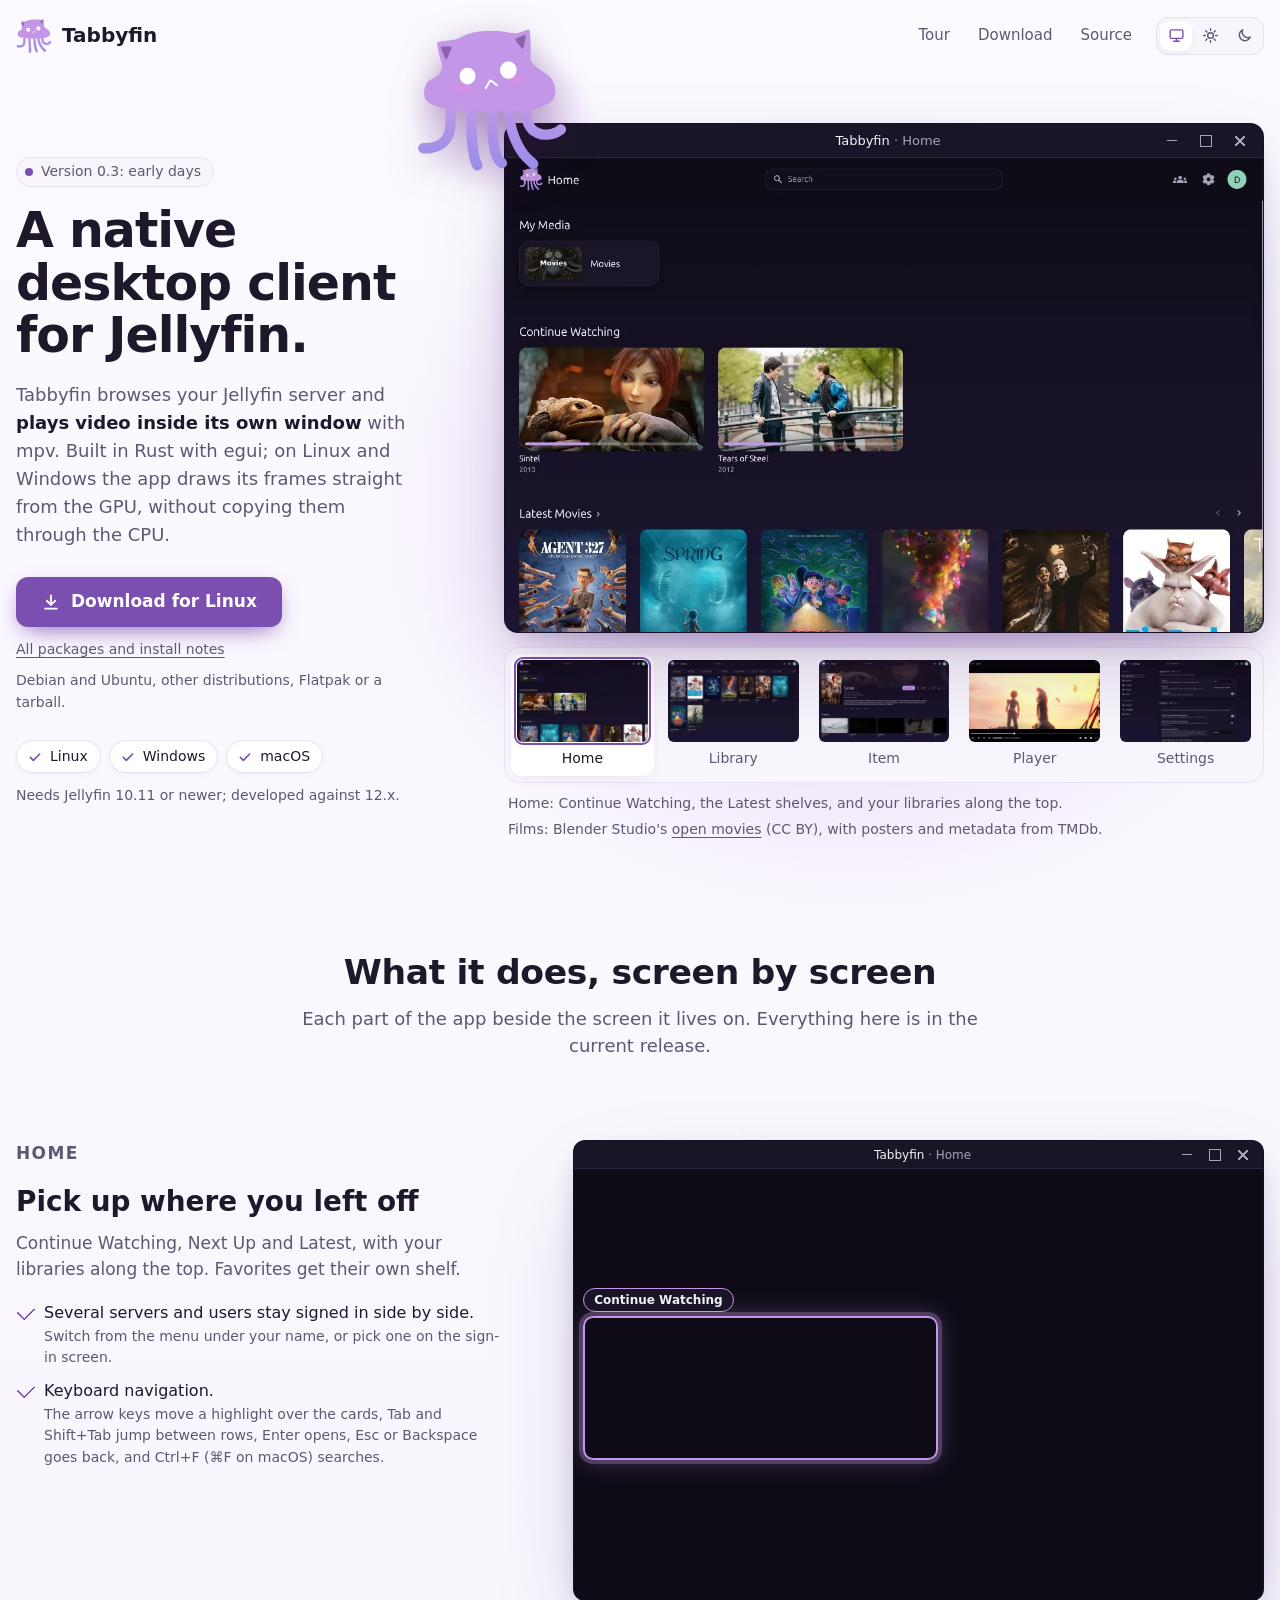
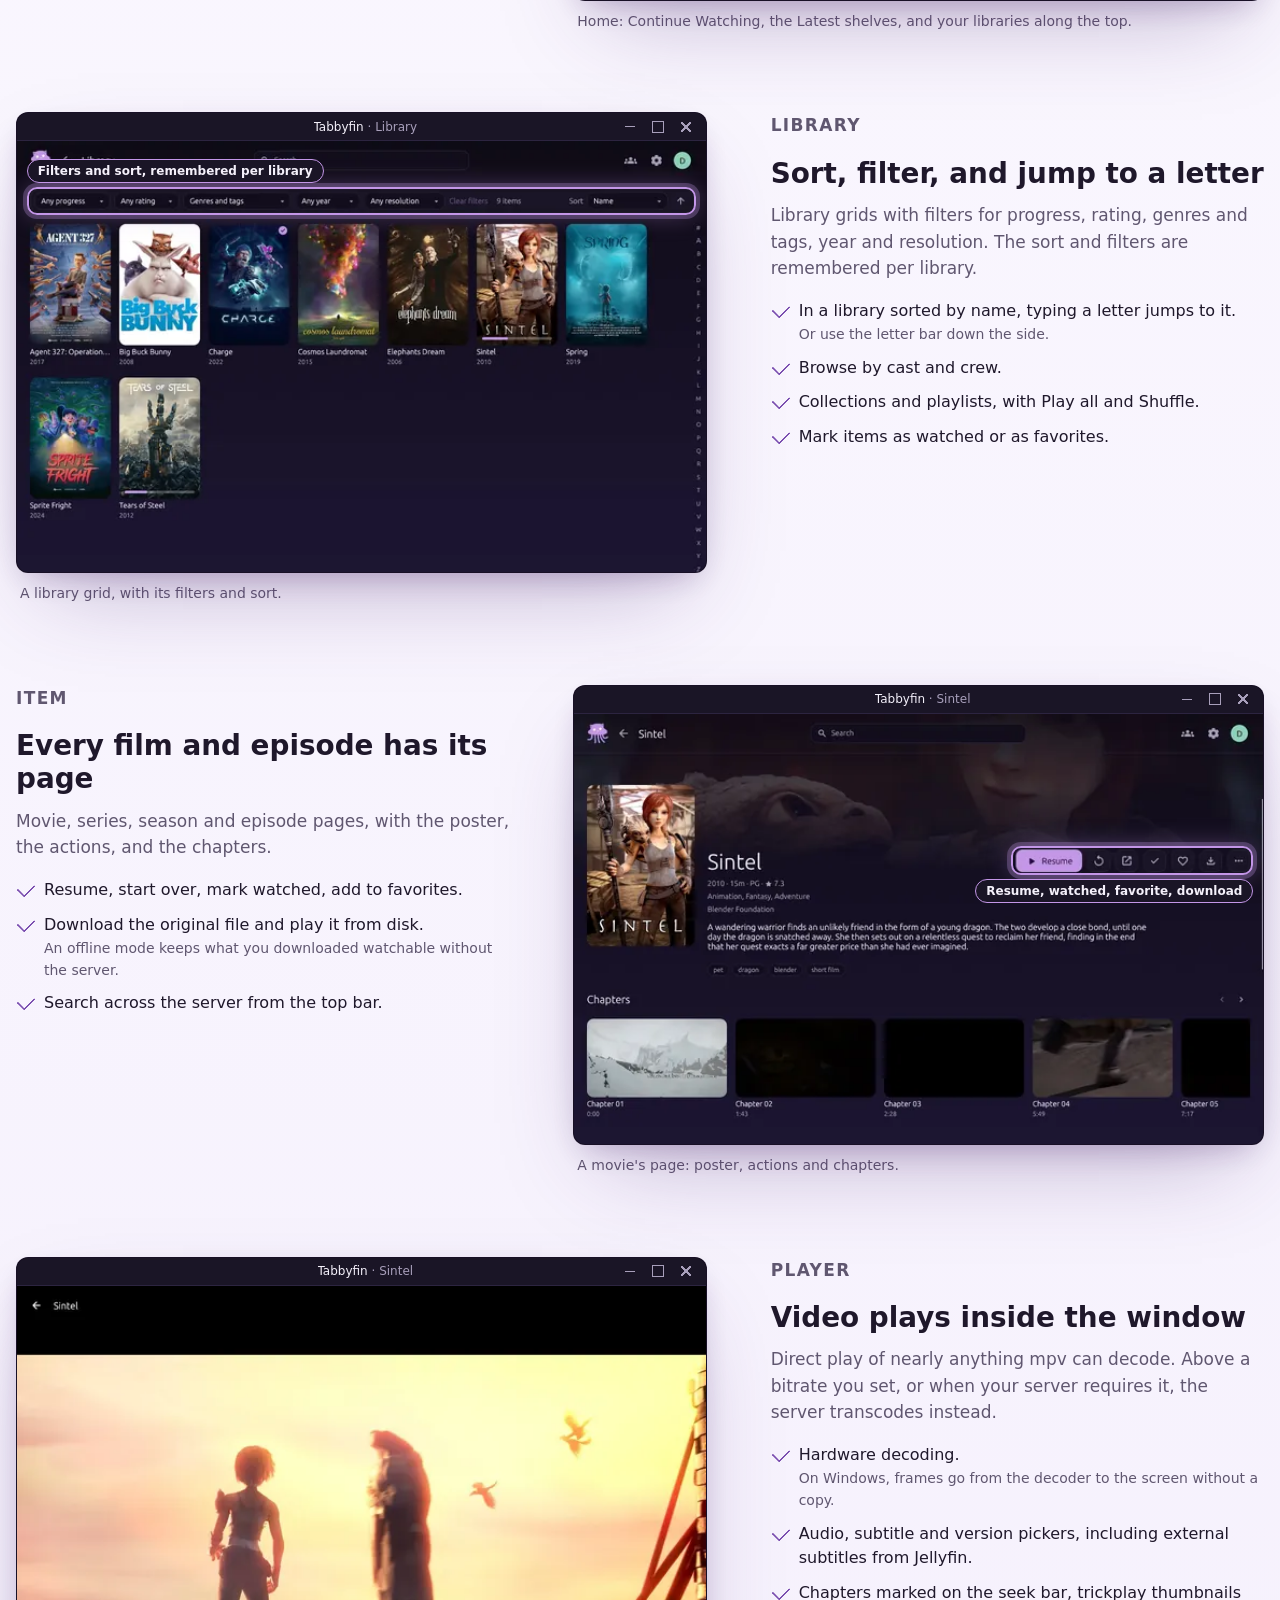
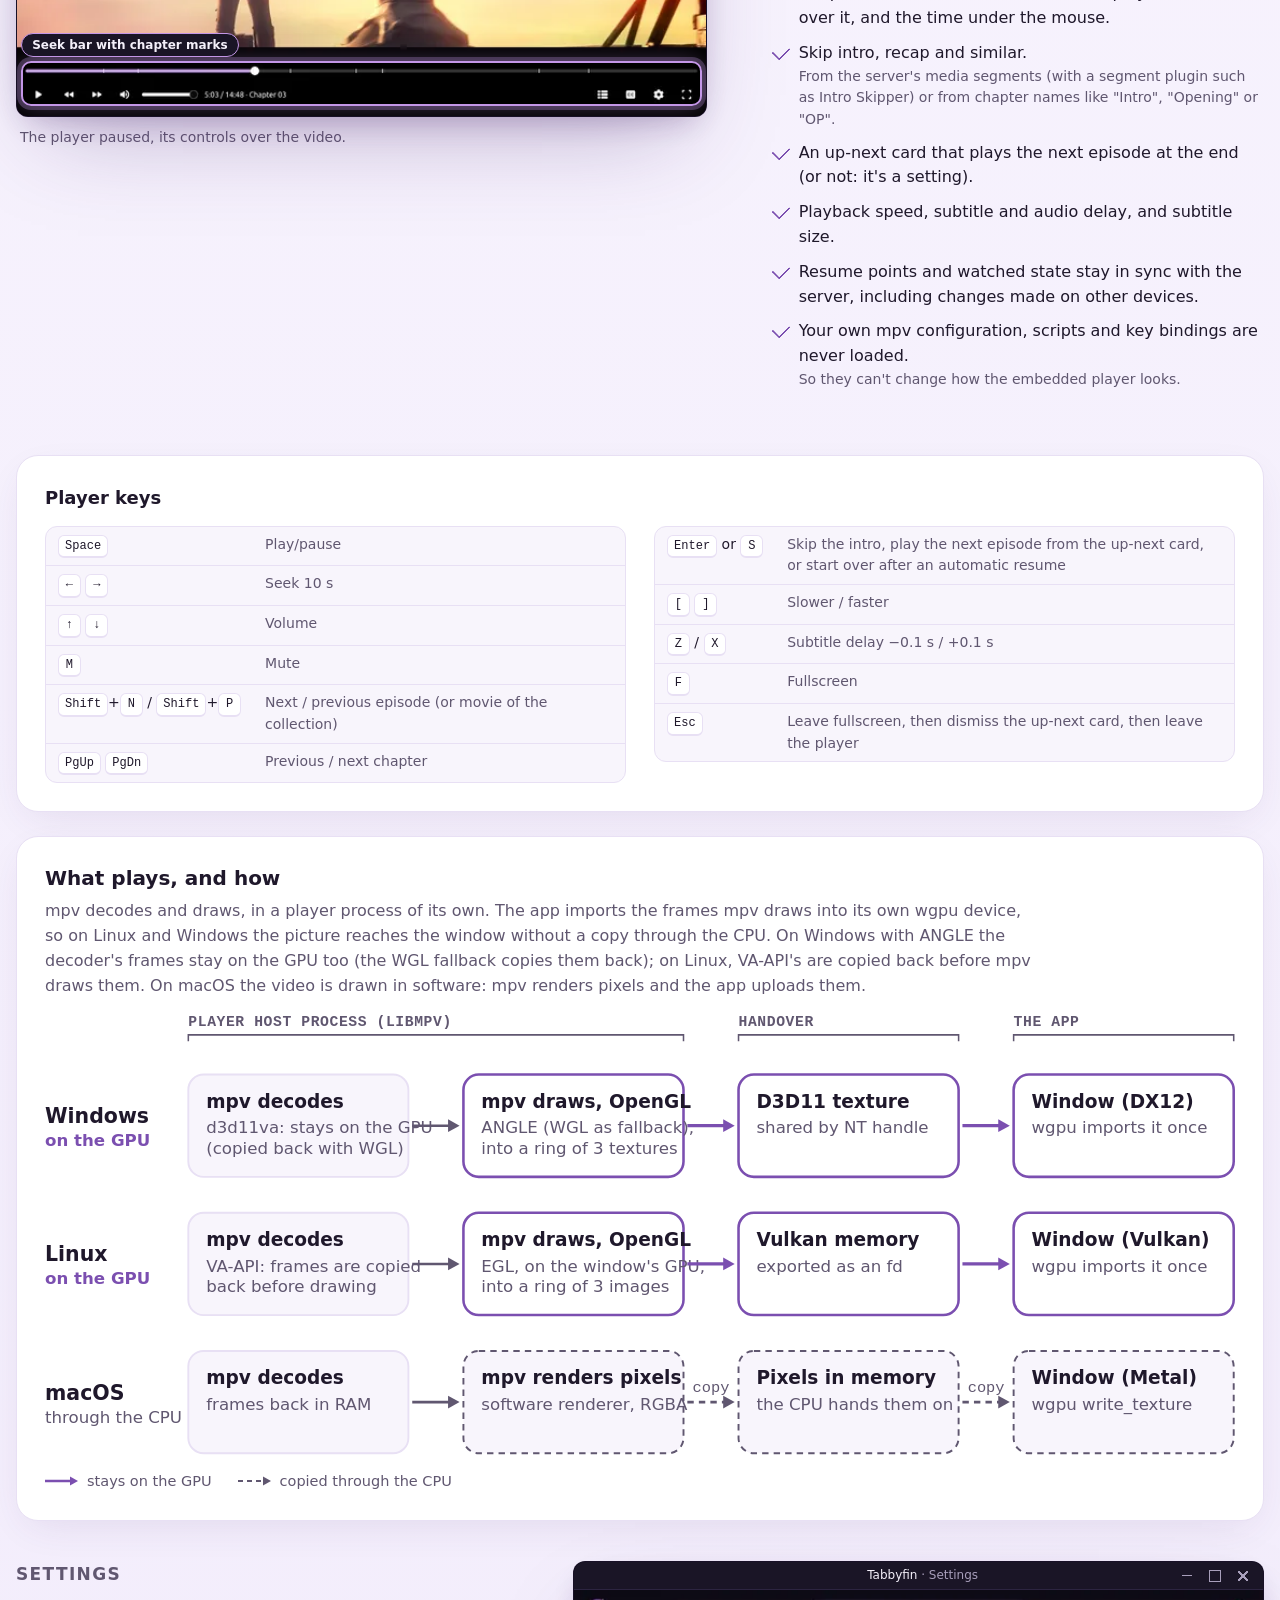
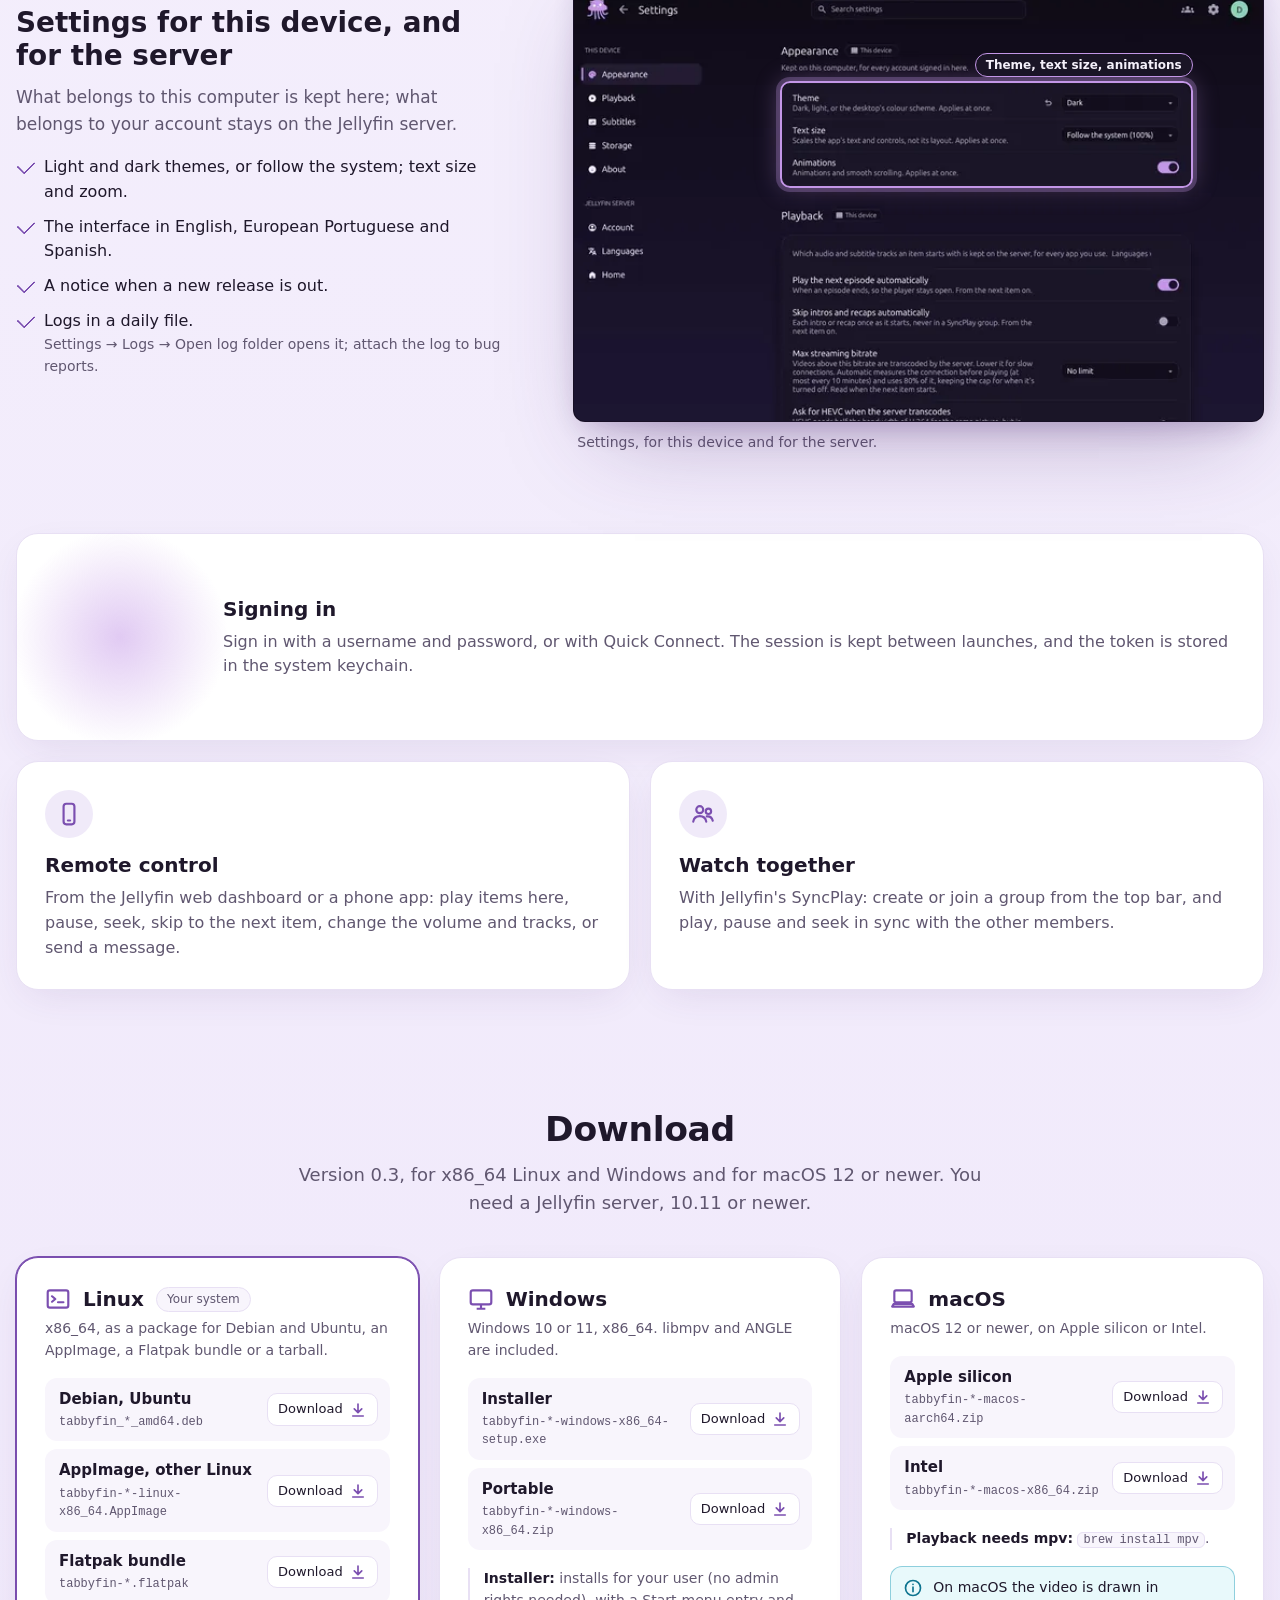
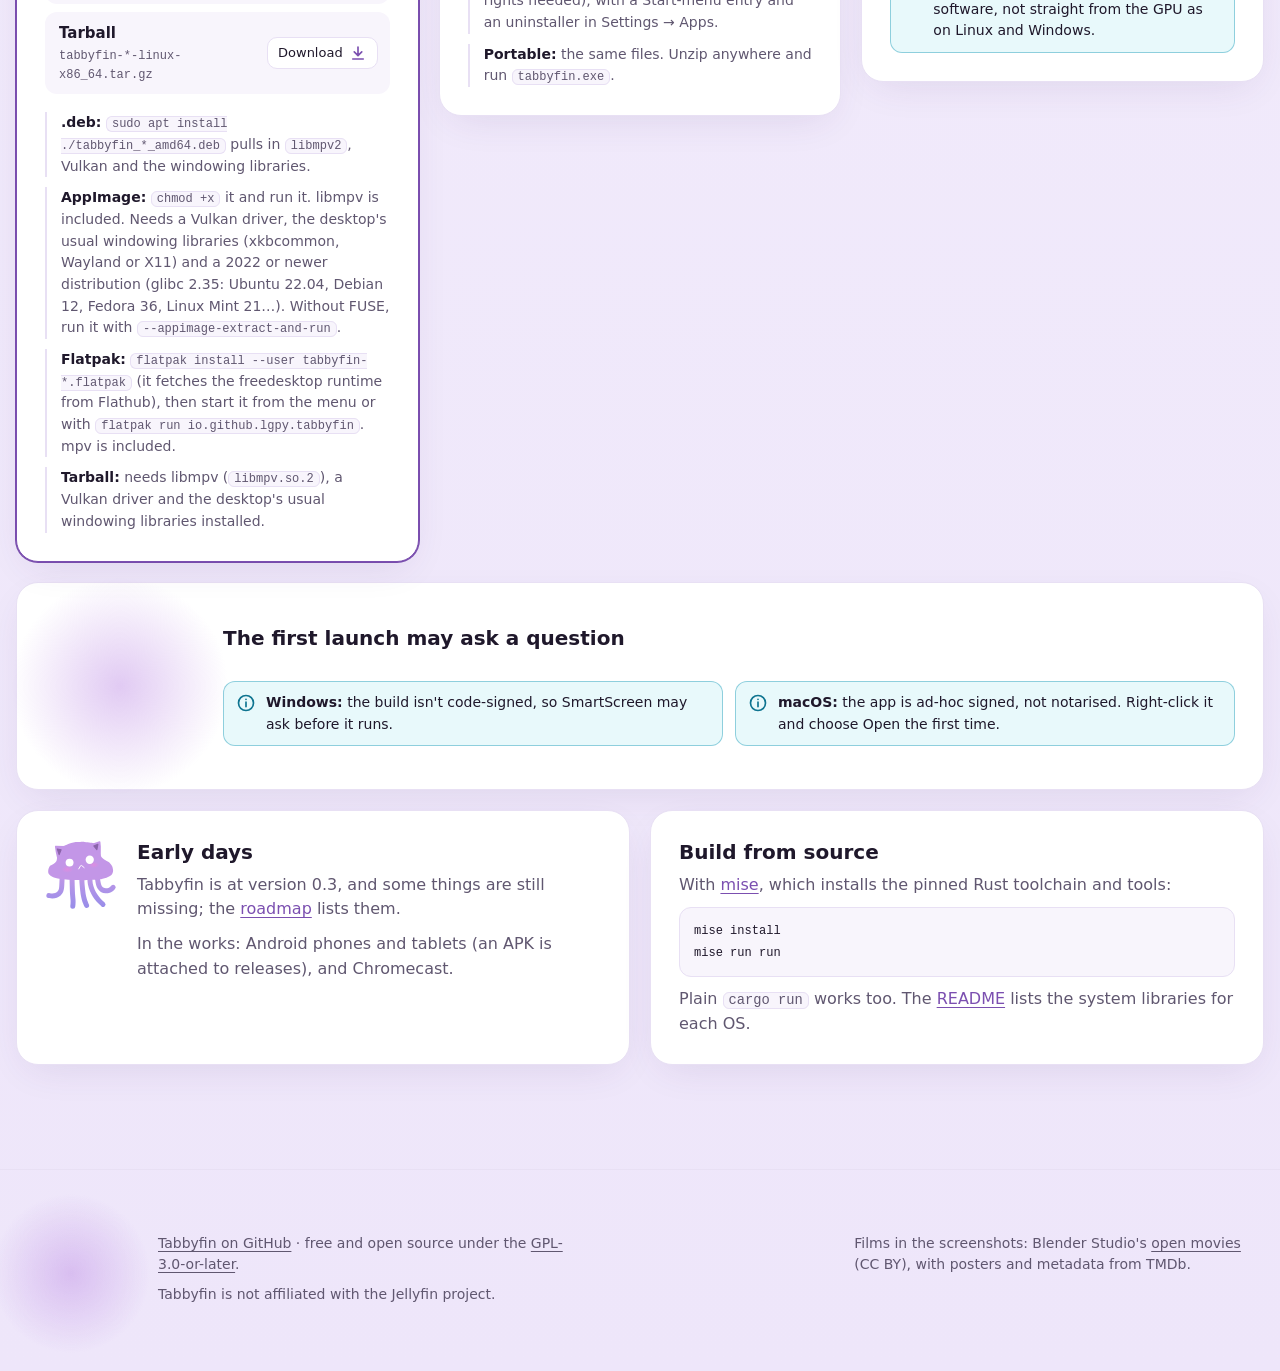
==== site/index.html @ 50d530fc "feat(site): a website for the app, on GitHub Pages `site/` is the project's page: plain HTML, CSS an" ====
<!DOCTYPE html>
<html lang="en">
<head>
<meta charset="utf-8">
<meta http-equiv="Content-Security-Policy" content="default-src 'none'; img-src 'self' data:; style-src 'self'; script-src 'self'; connect-src https://api.github.com; base-uri 'none'; form-action 'none'">
<meta name="viewport" content="width=device-width,initial-scale=1">
<title>Tabbyfin: a native desktop client for Jellyfin</title>
<meta name="description" content="Tabbyfin is a native desktop client for Jellyfin, for Linux, Windows and macOS. Video plays inside the window with mpv. Free and open source, GPL-3.0-or-later.">
<meta name="color-scheme" content="light dark">
<meta name="theme-color" content="#fcfaff" media="(prefers-color-scheme: light)">
<meta name="theme-color" content="#0e0b16" media="(prefers-color-scheme: dark)">
<link rel="canonical" href="https://lgpy.github.io/tabbyfin/">
<meta property="og:type" content="website">
<meta property="og:site_name" content="Tabbyfin">
<meta property="og:title" content="Tabbyfin: a native desktop client for Jellyfin">
<meta property="og:description" content="Browse your Jellyfin server and play video inside the window with mpv. For Linux, Windows and macOS. Free and open source.">
<meta property="og:url" content="https://lgpy.github.io/tabbyfin/">
<meta property="og:image" content="https://lgpy.github.io/tabbyfin/assets/og.jpg">
<meta property="og:image:width" content="1200">
<meta property="og:image:height" content="630">
<meta property="og:image:alt" content="Tabbyfin's jelly cat mascot and name beside the app's Home screen.">
<meta name="twitter:card" content="summary_large_image">
<meta name="twitter:title" content="Tabbyfin: a native desktop client for Jellyfin">
<meta name="twitter:description" content="Browse your Jellyfin server and play video inside the window with mpv. For Linux, Windows and macOS. Free and open source.">
<meta name="twitter:image" content="https://lgpy.github.io/tabbyfin/assets/og.jpg">
<link rel="icon" href="assets/icon.svg" type="image/svg+xml">
<link rel="icon" href="assets/icon-32.png" sizes="32x32" type="image/png">
<link rel="apple-touch-icon" href="assets/apple-touch-icon.png">
<script src="theme.js"></script>
<link rel="stylesheet" href="styles.css">
<script src="script.js" defer></script>
</head>
<body>
<a class="skip" href="#main">Skip to content</a>

<header class="wrap bar">
  <a class="brandmark" href="./" aria-label="Tabbyfin, home">
    <img src="assets/icon.svg" alt="" width="36" height="36">
    <span>Tabbyfin</span>
  </a>
  <div class="bar-end">
    <nav aria-label="Main">
      <ul>
        <li class="wide"><a href="#tour">Tour</a></li>
        <li><a href="#download">Download</a></li>
        <li><a href="https://github.com/lgpy/tabbyfin">Source</a></li>
      </ul>
    </nav>
    <div class="theme-switch" id="theme-switch" role="group" aria-label="Colour theme">
      <button type="button" data-theme-pick="system" aria-pressed="true" aria-label="System theme" title="System">
        <svg viewBox="0 0 24 24" fill="none" stroke="currentColor" stroke-width="2" stroke-linecap="round" stroke-linejoin="round" aria-hidden="true"><rect x="3" y="4" width="18" height="12" rx="2"/><path d="M8 20h8M12 16v4"/></svg>
      </button>
      <button type="button" data-theme-pick="light" aria-pressed="false" aria-label="Light theme" title="Light">
        <svg viewBox="0 0 24 24" fill="none" stroke="currentColor" stroke-width="2" stroke-linecap="round" stroke-linejoin="round" aria-hidden="true"><circle cx="12" cy="12" r="4"/><path d="M12 2.5v2.2M12 19.3v2.2M2.5 12h2.2M19.3 12h2.2M5.3 5.3l1.6 1.6M17.1 17.1l1.6 1.6M5.3 18.7l1.6-1.6M17.1 6.9l1.6-1.6"/></svg>
      </button>
      <button type="button" data-theme-pick="dark" aria-pressed="false" aria-label="Dark theme" title="Dark">
        <svg viewBox="0 0 24 24" fill="none" stroke="currentColor" stroke-width="2" stroke-linecap="round" stroke-linejoin="round" aria-hidden="true"><path d="M20 14.5A8 8 0 0 1 9.5 4a8 8 0 1 0 10.5 10.5z"/></svg>
      </button>
    </div>
  </div>
</header>

<main id="main">
  <div class="wrap hero">
    <div class="hero-text">
      <p class="kicker"><span class="dot" aria-hidden="true"></span><span>Version <span data-version>0.3</span>: early days</span></p>
      <h1>A native desktop client for Jellyfin.</h1>
      <p class="lead">Tabbyfin browses your Jellyfin server and <strong>plays video inside its own window</strong> with mpv. Built in Rust with egui; on Linux and Windows the app draws its frames straight from the GPU, without copying them through the CPU.</p>
      <div class="cta">
        <a class="btn-brand" id="download-main" href="#download">
          <svg viewBox="0 0 24 24" fill="none" stroke="currentColor" stroke-width="2.2" stroke-linecap="round" stroke-linejoin="round" aria-hidden="true"><path d="M12 4v11M7 10.5l5 5 5-5M5 20h14"/></svg>
          <span id="main-label">Download</span>
        </a>
        <span class="subtle"><a href="#download">All packages and install notes</a></span>
      </div>
      <p class="subtle" id="main-note">Free and open source, GPL-3.0-or-later.</p>
      <ul class="systems">
        <li><svg viewBox="0 0 24 24" fill="none" stroke="currentColor" stroke-width="2.4" stroke-linecap="round" stroke-linejoin="round" aria-hidden="true"><path d="M5 12.5l4.5 4.5L19 7.5"/></svg>Linux</li>
        <li><svg viewBox="0 0 24 24" fill="none" stroke="currentColor" stroke-width="2.4" stroke-linecap="round" stroke-linejoin="round" aria-hidden="true"><path d="M5 12.5l4.5 4.5L19 7.5"/></svg>Windows</li>
        <li><svg viewBox="0 0 24 24" fill="none" stroke="currentColor" stroke-width="2.4" stroke-linecap="round" stroke-linejoin="round" aria-hidden="true"><path d="M5 12.5l4.5 4.5L19 7.5"/></svg>macOS</li>
      </ul>
      <p class="needs">Needs Jellyfin 10.11 or newer; developed against 12.x.</p>
    </div>

    <div class="stage" id="stage">
      <button class="mascot" id="mascot" type="button" aria-label="Pet the jelly cat" tabindex="-1" aria-hidden="true">
        <img src="assets/jelly.svg" alt="" width="160" height="160">
      </button>
      <div class="window">
        <div class="titlebar" aria-hidden="true">
          <span class="title"><b>Tabbyfin</b> · <span id="win-title">Home</span></span>
          <span class="winctl"><i></i><i></i><i></i></span>
        </div>
        <div class="screens">
          <figure class="screen" id="screen-home" data-name="Home"><img src="assets/screenshots/home.webp" srcset="assets/screenshots/home-640.webp 640w, assets/screenshots/home.webp 1280w" sizes="(max-width: 1080px) 92vw, 840px" width="1280" height="800" fetchpriority="high" alt="Tabbyfin's Home: Continue Watching, the Latest shelves, and your libraries along the top."></figure>
          <figure class="screen" id="screen-library" data-name="Library" hidden><img src="assets/screenshots/library.webp" srcset="assets/screenshots/library-640.webp 640w, assets/screenshots/library.webp 1280w" sizes="(max-width: 1080px) 92vw, 840px" width="1280" height="800" loading="lazy" decoding="async" alt="A library grid, with its filters, sort and letter bar."></figure>
          <figure class="screen" id="screen-item" data-name="Sintel" hidden><img src="assets/screenshots/item.webp" srcset="assets/screenshots/item-640.webp 640w, assets/screenshots/item.webp 1280w" sizes="(max-width: 1080px) 92vw, 840px" width="1280" height="800" loading="lazy" decoding="async" alt="A movie's page: poster, actions and chapters."></figure>
          <figure class="screen" id="screen-player" data-name="Player" hidden><img src="assets/screenshots/player.webp" srcset="assets/screenshots/player-640.webp 640w, assets/screenshots/player.webp 1280w" sizes="(max-width: 1080px) 92vw, 840px" width="1280" height="800" loading="lazy" decoding="async" alt="The player paused, its controls over the video."></figure>
          <figure class="screen" id="screen-settings" data-name="Settings" hidden><img src="assets/screenshots/settings.webp" srcset="assets/screenshots/settings-640.webp 640w, assets/screenshots/settings.webp 1280w" sizes="(max-width: 1080px) 92vw, 840px" width="1280" height="800" loading="lazy" decoding="async" alt="Settings, for this device and for the server."></figure>
        </div>
      </div>
      <ul class="strip" id="strip">
        <li><a href="#tour-home" data-screen="home"><img src="assets/screenshots/home-640.webp" alt="" width="640" height="400">Home</a></li>
        <li><a href="#tour-library" data-screen="library"><img src="assets/screenshots/library-640.webp" alt="" width="640" height="400">Library</a></li>
        <li><a href="#tour-item" data-screen="item"><img src="assets/screenshots/item-640.webp" alt="" width="640" height="400">Item</a></li>
        <li><a href="#tour-player" data-screen="player"><img src="assets/screenshots/player-640.webp" alt="" width="640" height="400">Player</a></li>
        <li><a href="#tour-settings" data-screen="settings"><img src="assets/screenshots/settings-640.webp" alt="" width="640" height="400">Settings</a></li>
      </ul>
      <p class="stage-caption">
        <span id="stage-caption">The real app, dark theme. <span class="hint">Pick a screen, or use the arrow keys.</span></span>
        <span>Films: Blender Studio's <a href="https://studio.blender.org/films/">open movies</a> (CC BY), with posters and metadata from TMDb.</span>
      </p>
    </div>
  </div>

  <section class="wrap tour" id="tour" aria-labelledby="tour-h">
    <div class="section-head">
      <h2 id="tour-h">What it does, screen by screen</h2>
      <p>Each part of the app beside the screen it lives on. Everything here is in the current release.</p>
    </div>

    <article class="stop" id="tour-home" aria-labelledby="h-home">
      <div>
        <p class="eyebrow">Home</p>
        <h3 id="h-home">Pick up where you left off</h3>
        <p>Continue Watching, Next Up and Latest, with your libraries along the top. Favorites get their own shelf.</p>
        <ul class="ticks">
          <li>Several servers and users stay signed in side by side.<small>Switch from the menu under your name, or pick one on the sign-in screen.</small></li>
          <li>Keyboard navigation.<small>The arrow keys move a highlight over the cards, Tab and Shift+Tab jump between rows, Enter opens, Esc or Backspace goes back, and Ctrl+F (⌘F on macOS) searches.</small></li>
        </ul>
      </div>
      <figure class="shot">
        <div class="window">
          <div class="titlebar" aria-hidden="true"><span class="title"><b>Tabbyfin</b> · Home</span><span class="winctl"><i></i><i></i><i></i></span></div>
          <div class="pic"><div class="pic-in"><img src="assets/screenshots/home.webp" srcset="assets/screenshots/home-640.webp 640w, assets/screenshots/home.webp 1280w" sizes="(max-width: 720px) 170vw, (max-width: 1080px) 92vw, 50vw" width="1280" height="800" alt="Home: Continue Watching with two films part-watched, the Latest Movies shelf, and the Movies library along the top." loading="lazy" decoding="async"><span class="spot" aria-hidden="true"><span class="spot-label">Continue Watching</span></span></div></div>
        </div>
        <figcaption>Home: Continue Watching, the Latest shelves, and your libraries along the top.</figcaption>
      </figure>
    </article>

    <article class="stop" id="tour-library" aria-labelledby="h-library">
      <div>
        <p class="eyebrow">Library</p>
        <h3 id="h-library">Sort, filter, and jump to a letter</h3>
        <p>Library grids with filters for progress, rating, genres and tags, year and resolution. The sort and filters are remembered per library.</p>
        <ul class="ticks">
          <li>In a library sorted by name, typing a letter jumps to it.<small>Or use the letter bar down the side.</small></li>
          <li>Browse by cast and crew.</li>
          <li>Collections and playlists, with Play all and Shuffle.</li>
          <li>Mark items as watched or as favorites.</li>
        </ul>
      </div>
      <figure class="shot">
        <div class="window">
          <div class="titlebar" aria-hidden="true"><span class="title"><b>Tabbyfin</b> · Library</span><span class="winctl"><i></i><i></i><i></i></span></div>
          <div class="pic"><div class="pic-in"><img src="assets/screenshots/library.webp" srcset="assets/screenshots/library-640.webp 640w, assets/screenshots/library.webp 1280w" sizes="(max-width: 720px) 160vw, (max-width: 1080px) 92vw, 50vw" width="1280" height="800" alt="A library of nine films as a poster grid, with the filter and sort bar above it and the letter bar at the right." loading="lazy" decoding="async"><span class="spot" aria-hidden="true"><span class="spot-label">Filters and sort, remembered per library</span></span></div></div>
        </div>
        <figcaption>A library grid, with its filters and sort.</figcaption>
      </figure>
    </article>

    <article class="stop" id="tour-item" aria-labelledby="h-item">
      <div>
        <p class="eyebrow">Item</p>
        <h3 id="h-item">Every film and episode has its page</h3>
        <p>Movie, series, season and episode pages, with the poster, the actions, and the chapters.</p>
        <ul class="ticks">
          <li>Resume, start over, mark watched, add to favorites.</li>
          <li>Download the original file and play it from disk.<small>An offline mode keeps what you downloaded watchable without the server.</small></li>
          <li>Search across the server from the top bar.</li>
        </ul>
      </div>
      <figure class="shot">
        <div class="window">
          <div class="titlebar" aria-hidden="true"><span class="title"><b>Tabbyfin</b> · Sintel</span><span class="winctl"><i></i><i></i><i></i></span></div>
          <div class="pic"><div class="pic-in"><img src="assets/screenshots/item.webp" srcset="assets/screenshots/item-640.webp 640w, assets/screenshots/item.webp 1280w" sizes="(max-width: 720px) 180vw, (max-width: 1080px) 92vw, 50vw" width="1280" height="800" alt="The page for the film Sintel: poster, year and genres, the Resume button with its actions, the overview, tags and a row of chapters." loading="lazy" decoding="async"><span class="spot end below" aria-hidden="true"><span class="spot-label">Resume, watched, favorite, download</span></span></div></div>
        </div>
        <figcaption>A movie's page: poster, actions and chapters.</figcaption>
      </figure>
    </article>

    <article class="stop player" id="tour-player" aria-labelledby="h-player">
      <div>
        <p class="eyebrow">Player</p>
        <h3 id="h-player">Video plays inside the window</h3>
        <p>Direct play of nearly anything mpv can decode. Above a bitrate you set, or when your server requires it, the server transcodes instead.</p>
        <ul class="ticks">
          <li>Hardware decoding.<small>On Windows, frames go from the decoder to the screen without a copy.</small></li>
          <li>Audio, subtitle and version pickers, including external subtitles from Jellyfin.</li>
          <li>Chapters marked on the seek bar, trickplay thumbnails over it, and the time under the mouse.</li>
          <li>Skip intro, recap and similar.<small>From the server's media segments (with a segment plugin such as Intro Skipper) or from chapter names like "Intro", "Opening" or "OP".</small></li>
          <li>An up-next card that plays the next episode at the end (or not: it's a setting).</li>
          <li>Playback speed, subtitle and audio delay, and subtitle size.</li>
          <li>Resume points and watched state stay in sync with the server, including changes made on other devices.</li>
          <li>Your own mpv configuration, scripts and key bindings are never loaded.<small>So they can't change how the embedded player looks.</small></li>
        </ul>
      </div>
      <figure class="shot">
        <div class="window">
          <div class="titlebar" aria-hidden="true"><span class="title"><b>Tabbyfin</b> · Sintel</span><span class="winctl"><i></i><i></i><i></i></span></div>
          <div class="pic"><div class="pic-in"><img src="assets/screenshots/player.webp" srcset="assets/screenshots/player-640.webp 640w, assets/screenshots/player.webp 1280w" sizes="(max-width: 720px) 170vw, (max-width: 1080px) 92vw, 50vw" width="1280" height="800" alt="Sintel paused in the player: the seek bar with chapter marks, play, seek and volume controls, and the chapter, subtitle, settings and fullscreen buttons." loading="lazy" decoding="async"><span class="spot" aria-hidden="true"><span class="spot-label">Seek bar with chapter marks</span></span></div></div>
        </div>
        <figcaption>The player paused, its controls over the video.</figcaption>
      </figure>
    </article>

    <div class="surface keys" aria-labelledby="keys-h" role="group">
      <h4 id="keys-h">Player keys</h4>
      <div class="keys-grid">
          <table class="keytable" aria-labelledby="keys-h"><tbody>
            <tr><th scope="row"><kbd>Space</kbd></th><td>Play/pause</td></tr>
            <tr><th scope="row"><kbd>←</kbd> <kbd>→</kbd></th><td>Seek 10 s</td></tr>
            <tr><th scope="row"><kbd>↑</kbd> <kbd>↓</kbd></th><td>Volume</td></tr>
            <tr><th scope="row"><kbd>M</kbd></th><td>Mute</td></tr>
            <tr><th scope="row"><kbd>Shift</kbd>+<kbd>N</kbd> / <kbd>Shift</kbd>+<kbd>P</kbd></th><td>Next / previous episode (or movie of the collection)</td></tr>
            <tr><th scope="row"><kbd>PgUp</kbd> <kbd>PgDn</kbd></th><td>Previous / next chapter</td></tr>
          </tbody></table>
          <table class="keytable" aria-labelledby="keys-h"><tbody>
            <tr><th scope="row"><kbd>Enter</kbd> or <kbd>S</kbd></th><td>Skip the intro, play the next episode from the up-next card, or start over after an automatic resume</td></tr>
            <tr><th scope="row"><kbd>[</kbd> <kbd>]</kbd></th><td>Slower / faster</td></tr>
            <tr><th scope="row"><kbd>Z</kbd> / <kbd>X</kbd></th><td>Subtitle delay −0.1 s / +0.1 s</td></tr>
            <tr><th scope="row"><kbd>F</kbd></th><td>Fullscreen</td></tr>
            <tr><th scope="row"><kbd>Esc</kbd></th><td>Leave fullscreen, then dismiss the up-next card, then leave the player</td></tr>
          </tbody></table>
      </div>
    </div>

    <div class="surface flow" id="frames">
      <h3>What plays, and how</h3>
      <p>mpv decodes and draws, in a player process of its own. The app imports the frames mpv draws into its own wgpu device, so on Linux and Windows the picture reaches the window without a copy through the CPU. On Windows with ANGLE the decoder's frames stay on the GPU too (the WGL fallback copies them back); on Linux, VA-API's are copied back before mpv draws them. On macOS the video is drawn in software: mpv renders pixels and the app uploads them.</p>
      <svg class="dg dg-wide" viewBox="0 0 930 348" role="img" aria-labelledby="dgt dgd">
<title id="dgt">A frame's path from mpv to the window, on Windows, Linux and macOS</title>
<desc id="dgd">Four stages per system: mpv decodes, mpv draws, a handover, the window. On Windows and Linux, drawing, handover and display stay on the GPU; decoding does too on Windows with ANGLE, while Linux copies VA-API frames back before drawing. On macOS, pixels go through memory and the CPU.</desc><text class="h" x="112" y="14">player host process (libmpv)</text><path class="br" d="M112 26v-5h387v5"/><text class="h" x="542" y="14">handover</text><path class="br" d="M542 26v-5h172v5"/><text class="h" x="757" y="14">the app</text><path class="br" d="M757 26v-5h172v5"/><g class="lane gpu"><text class="ln" x="0" y="90">Windows</text><text class="lt" x="0" y="108">on the GPU</text><rect class="bx " x="112" y="52" width="172" height="80" rx="12"/><text class="t" x="126" y="78">mpv decodes</text><text class="s" x="126" y="98">d3d11va: stays on the GPU</text><text class="s" x="126" y="114">(copied back with WGL)</text><path class="ar " d="M287 92H319"/><path class="ah " d="M324 92l-9 -5v10z"/><rect class="bx gpu" x="327" y="52" width="172" height="80" rx="12"/><text class="t" x="341" y="78">mpv draws, OpenGL</text><text class="s" x="341" y="98">ANGLE (WGL as fallback),</text><text class="s" x="341" y="114">into a ring of 3 textures</text><path class="ar gpu" d="M502 92H534"/><path class="ah gpu" d="M539 92l-9 -5v10z"/><rect class="bx gpu" x="542" y="52" width="172" height="80" rx="12"/><text class="t" x="556" y="78">D3D11 texture</text><text class="s" x="556" y="98">shared by NT handle</text><path class="ar gpu" d="M717 92H749"/><path class="ah gpu" d="M754 92l-9 -5v10z"/><rect class="bx gpu" x="757" y="52" width="172" height="80" rx="12"/><text class="t" x="771" y="78">Window (DX12)</text><text class="s" x="771" y="98">wgpu imports it once</text></g><g class="lane gpu"><text class="ln" x="0" y="198">Linux</text><text class="lt" x="0" y="216">on the GPU</text><rect class="bx " x="112" y="160" width="172" height="80" rx="12"/><text class="t" x="126" y="186">mpv decodes</text><text class="s" x="126" y="206">VA-API: frames are copied</text><text class="s" x="126" y="222">back before drawing</text><path class="ar " d="M287 200H319"/><path class="ah " d="M324 200l-9 -5v10z"/><rect class="bx gpu" x="327" y="160" width="172" height="80" rx="12"/><text class="t" x="341" y="186">mpv draws, OpenGL</text><text class="s" x="341" y="206">EGL, on the window's GPU,</text><text class="s" x="341" y="222">into a ring of 3 images</text><path class="ar gpu" d="M502 200H534"/><path class="ah gpu" d="M539 200l-9 -5v10z"/><rect class="bx gpu" x="542" y="160" width="172" height="80" rx="12"/><text class="t" x="556" y="186">Vulkan memory</text><text class="s" x="556" y="206">exported as an fd</text><path class="ar gpu" d="M717 200H749"/><path class="ah gpu" d="M754 200l-9 -5v10z"/><rect class="bx gpu" x="757" y="160" width="172" height="80" rx="12"/><text class="t" x="771" y="186">Window (Vulkan)</text><text class="s" x="771" y="206">wgpu imports it once</text></g><g class="lane cpu"><text class="ln" x="0" y="306">macOS</text><text class="lt" x="0" y="324">through the CPU</text><rect class="bx " x="112" y="268" width="172" height="80" rx="12"/><text class="t" x="126" y="294">mpv decodes</text><text class="s" x="126" y="314">frames back in RAM</text><path class="ar " d="M287 308H319"/><path class="ah " d="M324 308l-9 -5v10z"/><rect class="bx cpu" x="327" y="268" width="172" height="80" rx="12"/><text class="t" x="341" y="294">mpv renders pixels</text><text class="s" x="341" y="314">software renderer, RGBA</text><path class="ar cpu" d="M502 308H534"/><path class="ah cpu" d="M539 308l-9 -5v10z"/><text class="cp" x="520.5" y="300" text-anchor="middle">copy</text><rect class="bx cpu" x="542" y="268" width="172" height="80" rx="12"/><text class="t" x="556" y="294">Pixels in memory</text><text class="s" x="556" y="314">the CPU hands them on</text><path class="ar cpu" d="M717 308H749"/><path class="ah cpu" d="M754 308l-9 -5v10z"/><text class="cp" x="735.5" y="300" text-anchor="middle">copy</text><rect class="bx cpu" x="757" y="268" width="172" height="80" rx="12"/><text class="t" x="771" y="294">Window (Metal)</text><text class="s" x="771" y="314">wgpu write_texture</text></g></svg>
      <div class="dg-narrow-set"><div class="lane-m"><p class="lane-title">Windows</p><svg class="dg dg-narrow" viewBox="0 0 340 374" role="img" aria-label="Windows: mpv decodes, then mpv draws, OpenGL, then D3D11 texture, then Window (DX12). No copy through the CPU with ANGLE; the WGL fallback copies decoded frames back first."><rect class="bx " x="1" y="1" width="338" height="72" rx="12"/><text class="t" x="14" y="26">mpv decodes</text><text class="s tg" x="326" y="24" text-anchor="end">host process</text><text class="s" x="14" y="46">d3d11va: stays on the GPU</text><text class="s" x="14" y="62">(copied back with WGL)</text><path class="ar " d="M36 76V92"/><path class="ah " d="M36 98l-5 -9h10z"/><rect class="bx gpu" x="1" y="101" width="338" height="72" rx="12"/><text class="t" x="14" y="126">mpv draws, OpenGL</text><text class="s tg" x="326" y="124" text-anchor="end">host process</text><text class="s" x="14" y="146">ANGLE (WGL as fallback),</text><text class="s" x="14" y="162">into a ring of 3 textures</text><path class="ar gpu" d="M36 176V192"/><path class="ah gpu" d="M36 198l-5 -9h10z"/><rect class="bx gpu" x="1" y="201" width="338" height="72" rx="12"/><text class="t" x="14" y="226">D3D11 texture</text><text class="s tg" x="326" y="224" text-anchor="end">handover</text><text class="s" x="14" y="246">shared by NT handle</text><path class="ar gpu" d="M36 276V292"/><path class="ah gpu" d="M36 298l-5 -9h10z"/><rect class="bx gpu" x="1" y="301" width="338" height="72" rx="12"/><text class="t" x="14" y="326">Window (DX12)</text><text class="s tg" x="326" y="324" text-anchor="end">the app</text><text class="s" x="14" y="346">wgpu imports it once</text></svg></div>
<div class="lane-m"><p class="lane-title">Linux</p><svg class="dg dg-narrow" viewBox="0 0 340 374" role="img" aria-label="Linux: mpv decodes, then mpv draws, OpenGL, then Vulkan memory, then Window (Vulkan). No copy through the CPU after drawing; VA-API's decoded frames are copied back first."><rect class="bx " x="1" y="1" width="338" height="72" rx="12"/><text class="t" x="14" y="26">mpv decodes</text><text class="s tg" x="326" y="24" text-anchor="end">host process</text><text class="s" x="14" y="46">VA-API: frames are copied</text><text class="s" x="14" y="62">back before drawing</text><path class="ar " d="M36 76V92"/><path class="ah " d="M36 98l-5 -9h10z"/><rect class="bx gpu" x="1" y="101" width="338" height="72" rx="12"/><text class="t" x="14" y="126">mpv draws, OpenGL</text><text class="s tg" x="326" y="124" text-anchor="end">host process</text><text class="s" x="14" y="146">EGL, on the window's GPU,</text><text class="s" x="14" y="162">into a ring of 3 images</text><path class="ar gpu" d="M36 176V192"/><path class="ah gpu" d="M36 198l-5 -9h10z"/><rect class="bx gpu" x="1" y="201" width="338" height="72" rx="12"/><text class="t" x="14" y="226">Vulkan memory</text><text class="s tg" x="326" y="224" text-anchor="end">handover</text><text class="s" x="14" y="246">exported as an fd</text><path class="ar gpu" d="M36 276V292"/><path class="ah gpu" d="M36 298l-5 -9h10z"/><rect class="bx gpu" x="1" y="301" width="338" height="72" rx="12"/><text class="t" x="14" y="326">Window (Vulkan)</text><text class="s tg" x="326" y="324" text-anchor="end">the app</text><text class="s" x="14" y="346">wgpu imports it once</text></svg></div>
<div class="lane-m"><p class="lane-title">macOS</p><svg class="dg dg-narrow" viewBox="0 0 340 374" role="img" aria-label="macOS: mpv decodes, then mpv renders pixels, then Pixels in memory, then Window (Metal). Pixels are copied through the CPU."><rect class="bx " x="1" y="1" width="338" height="72" rx="12"/><text class="t" x="14" y="26">mpv decodes</text><text class="s tg" x="326" y="24" text-anchor="end">host process</text><text class="s" x="14" y="46">frames back in RAM</text><path class="ar " d="M36 76V92"/><path class="ah " d="M36 98l-5 -9h10z"/><rect class="bx cpu" x="1" y="101" width="338" height="72" rx="12"/><text class="t" x="14" y="126">mpv renders pixels</text><text class="s tg" x="326" y="124" text-anchor="end">host process</text><text class="s" x="14" y="146">software renderer, RGBA</text><path class="ar cpu" d="M36 176V192"/><path class="ah cpu" d="M36 198l-5 -9h10z"/><text class="cp" x="48" y="191">copy</text><rect class="bx cpu" x="1" y="201" width="338" height="72" rx="12"/><text class="t" x="14" y="226">Pixels in memory</text><text class="s tg" x="326" y="224" text-anchor="end">handover</text><text class="s" x="14" y="246">the CPU hands them on</text><path class="ar cpu" d="M36 276V292"/><path class="ah cpu" d="M36 298l-5 -9h10z"/><text class="cp" x="48" y="291">copy</text><rect class="bx cpu" x="1" y="301" width="338" height="72" rx="12"/><text class="t" x="14" y="326">Window (Metal)</text><text class="s tg" x="326" y="324" text-anchor="end">the app</text><text class="s" x="14" y="346">wgpu write_texture</text></svg></div></div>
      <ul class="legend">
        <li><svg viewBox="0 0 34 10" aria-hidden="true"><path d="M0 5h27" stroke="var(--brand)" stroke-width="2.5"/><path d="M33 5l-8 -4.5v9z" fill="var(--brand)"/></svg>stays on the GPU</li>
        <li><svg viewBox="0 0 34 10" aria-hidden="true"><path d="M0 5h27" stroke="var(--muted)" stroke-width="2" stroke-dasharray="5 4"/><path d="M33 5l-8 -4.5v9z" fill="var(--muted)"/></svg>copied through the CPU</li>
      </ul>
    </div>

    <article class="stop" id="tour-settings" aria-labelledby="h-settings">
      <div>
        <p class="eyebrow">Settings</p>
        <h3 id="h-settings">Settings for this device, and for the server</h3>
        <p>What belongs to this computer is kept here; what belongs to your account stays on the Jellyfin server.</p>
        <ul class="ticks">
          <li>Light and dark themes, or follow the system; text size and zoom.</li>
          <li>The interface in English, European Portuguese and Spanish.</li>
          <li>A notice when a new release is out.</li>
          <li>Logs in a daily file.<small>Settings → Logs → Open log folder opens it; attach the log to bug reports.</small></li>
        </ul>
      </div>
      <figure class="shot">
        <div class="window">
          <div class="titlebar" aria-hidden="true"><span class="title"><b>Tabbyfin</b> · Settings</span><span class="winctl"><i></i><i></i><i></i></span></div>
          <div class="pic"><div class="pic-in"><img src="assets/screenshots/settings.webp" srcset="assets/screenshots/settings-640.webp 640w, assets/screenshots/settings.webp 1280w" sizes="(max-width: 720px) 155vw, (max-width: 1080px) 92vw, 50vw" width="1280" height="800" alt="Settings: sections for this device (Appearance, Playback, Subtitles, Storage, About) and for the Jellyfin server (Account, Languages, Home), with the Appearance and Playback options open." loading="lazy" decoding="async"><span class="spot end" aria-hidden="true"><span class="spot-label">Theme, text size, animations</span></span></div></div>
        </div>
        <figcaption>Settings, for this device and for the server.</figcaption>
      </figure>
    </article>

    <div class="surface beside signin">
      <div class="jelly-spot"><img src="assets/jelly-shut.svg" alt="" width="150" height="150" loading="lazy" decoding="async"></div>
      <div>
        <h3>Signing in</h3>
        <p>Sign in with a username and password, or with Quick Connect. The session is kept between launches, and the token is stored in the system keychain.</p>
      </div>
    </div>

    <div class="pair">
      <div class="surface">
        <div class="icon-circle" aria-hidden="true"><svg viewBox="0 0 24 24" fill="none" stroke="currentColor" stroke-width="2" stroke-linecap="round" stroke-linejoin="round"><rect x="7" y="2.5" width="10" height="19" rx="2.5"/><path d="M11 18h2"/></svg></div>
        <h3>Remote control</h3>
        <p>From the Jellyfin web dashboard or a phone app: play items here, pause, seek, skip to the next item, change the volume and tracks, or send a message.</p>
      </div>
      <div class="surface">
        <div class="icon-circle" aria-hidden="true"><svg viewBox="0 0 24 24" fill="none" stroke="currentColor" stroke-width="2" stroke-linecap="round" stroke-linejoin="round"><circle cx="9" cy="8" r="3.2"/><circle cx="17" cy="9.5" r="2.5"/><path d="M3 19c.6-3.3 3-5 6-5s5.4 1.7 6 5M15.5 14.2c2.6-.3 4.8 1 5.5 4"/></svg></div>
        <h3>Watch together</h3>
        <p>With Jellyfin's SyncPlay: create or join a group from the top bar, and play, pause and seek in sync with the other members.</p>
      </div>
    </div>
  </section>

  <section class="wrap download" id="download" aria-labelledby="dl-h">
    <div class="section-head">
      <h2 id="dl-h">Download</h2>
      <p>Version <span data-version>0.3</span><span data-date></span>, for x86_64 Linux and Windows and for macOS 12 or newer. You need a Jellyfin server, 10.11 or newer.</p>
    </div>

    <div class="oses">
      <article class="surface os" id="download-windows" aria-labelledby="h-win">
        <header>
          <svg viewBox="0 0 24 24" fill="none" stroke="currentColor" stroke-width="2" stroke-linejoin="round" aria-hidden="true"><rect x="2.5" y="4" width="19" height="13" rx="2"/><path d="M8 21h8M12 17v4"/></svg>
          <h3 id="h-win">Windows</h3><span class="yours-tag">Your system</span>
        </header>
        <p>Windows 10 or 11, x86_64. libmpv and ANGLE are included.</p>
        <ul class="pkgs">
          <li><a class="pkg" data-asset="win-setup" href="https://github.com/lgpy/tabbyfin/releases/latest"><b>Installer</b><span class="file">tabbyfin-*-windows-x86_64-setup.exe</span><span class="get"><span data-size>Download</span><svg viewBox="0 0 24 24" fill="none" stroke="currentColor" stroke-width="2.2" stroke-linecap="round" stroke-linejoin="round" aria-hidden="true"><path d="M12 4v11M7 10.5l5 5 5-5M5 20h14"/></svg></span></a></li>
          <li><a class="pkg" data-asset="win-zip" href="https://github.com/lgpy/tabbyfin/releases/latest"><b>Portable</b><span class="file">tabbyfin-*-windows-x86_64.zip</span><span class="get"><span data-size>Download</span><svg viewBox="0 0 24 24" fill="none" stroke="currentColor" stroke-width="2.2" stroke-linecap="round" stroke-linejoin="round" aria-hidden="true"><path d="M12 4v11M7 10.5l5 5 5-5M5 20h14"/></svg></span></a></li>
        </ul>
        <ul class="notes">
          <li><strong>Installer:</strong> installs for your user (no admin rights needed), with a Start-menu entry and an uninstaller in Settings → Apps.</li>
          <li><strong>Portable:</strong> the same files. Unzip anywhere and run <code>tabbyfin.exe</code>.</li>
        </ul>
      </article>

      <article class="surface os" id="download-linux" aria-labelledby="h-linux">
        <header>
          <svg viewBox="0 0 24 24" fill="none" stroke="currentColor" stroke-width="2" stroke-linecap="round" stroke-linejoin="round" aria-hidden="true"><rect x="2.5" y="4" width="19" height="16" rx="2"/><path d="M6.5 9.5l3 2.5-3 2.5M12 15h5"/></svg>
          <h3 id="h-linux">Linux</h3><span class="yours-tag">Your system</span>
        </header>
        <p>x86_64, as a package for Debian and Ubuntu, an AppImage, a Flatpak bundle or a tarball.</p>
        <ul class="pkgs">
          <li><a class="pkg" data-asset="deb" href="https://github.com/lgpy/tabbyfin/releases/latest"><b>Debian, Ubuntu</b><span class="file">tabbyfin_*_amd64.deb</span><span class="get"><span data-size>Download</span><svg viewBox="0 0 24 24" fill="none" stroke="currentColor" stroke-width="2.2" stroke-linecap="round" stroke-linejoin="round" aria-hidden="true"><path d="M12 4v11M7 10.5l5 5 5-5M5 20h14"/></svg></span></a></li>
          <li><a class="pkg" data-asset="appimage" href="https://github.com/lgpy/tabbyfin/releases/latest"><b>AppImage, other Linux</b><span class="file">tabbyfin-*-linux-x86_64.AppImage</span><span class="get"><span data-size>Download</span><svg viewBox="0 0 24 24" fill="none" stroke="currentColor" stroke-width="2.2" stroke-linecap="round" stroke-linejoin="round" aria-hidden="true"><path d="M12 4v11M7 10.5l5 5 5-5M5 20h14"/></svg></span></a></li>
          <li><a class="pkg" data-asset="flatpak" href="https://github.com/lgpy/tabbyfin/releases/latest"><b>Flatpak bundle</b><span class="file">tabbyfin-*.flatpak</span><span class="get"><span data-size>Download</span><svg viewBox="0 0 24 24" fill="none" stroke="currentColor" stroke-width="2.2" stroke-linecap="round" stroke-linejoin="round" aria-hidden="true"><path d="M12 4v11M7 10.5l5 5 5-5M5 20h14"/></svg></span></a></li>
          <li><a class="pkg" data-asset="tar" href="https://github.com/lgpy/tabbyfin/releases/latest"><b>Tarball</b><span class="file">tabbyfin-*-linux-x86_64.tar.gz</span><span class="get"><span data-size>Download</span><svg viewBox="0 0 24 24" fill="none" stroke="currentColor" stroke-width="2.2" stroke-linecap="round" stroke-linejoin="round" aria-hidden="true"><path d="M12 4v11M7 10.5l5 5 5-5M5 20h14"/></svg></span></a></li>
        </ul>
        <ul class="notes">
          <li><strong>.deb:</strong> <code>sudo apt install ./<span data-name="deb">tabbyfin_*_amd64.deb</span></code> pulls in <code>libmpv2</code>, Vulkan and the windowing libraries.</li>
          <li><strong>AppImage:</strong> <code>chmod +x</code> it and run it. libmpv is included. Needs a Vulkan driver, the desktop's usual windowing libraries (xkbcommon, Wayland or X11) and a 2022 or newer distribution (glibc 2.35: Ubuntu 22.04, Debian 12, Fedora 36, Linux Mint 21…). Without FUSE, run it with <code>--appimage-extract-and-run</code>.</li>
          <li><strong>Flatpak:</strong> <code>flatpak install --user <span data-name="flatpak">tabbyfin-*.flatpak</span></code> (it fetches the freedesktop runtime from Flathub), then start it from the menu or with <code>flatpak run io.github.lgpy.tabbyfin</code>. mpv is included.</li>
          <li><strong>Tarball:</strong> needs libmpv (<code>libmpv.so.2</code>), a Vulkan driver and the desktop's usual windowing libraries installed.</li>
        </ul>
      </article>

      <article class="surface os" id="download-macos" aria-labelledby="h-mac">
        <header>
          <svg viewBox="0 0 24 24" fill="none" stroke="currentColor" stroke-width="2" stroke-linecap="round" stroke-linejoin="round" aria-hidden="true"><rect x="4" y="4" width="16" height="11" rx="1.6"/><path d="M2 19h20l-1.5-2.5h-17z"/></svg>
          <h3 id="h-mac">macOS</h3><span class="yours-tag">Your system</span>
        </header>
        <p>macOS 12 or newer, on Apple silicon or Intel.</p>
        <ul class="pkgs">
          <li><a class="pkg" data-asset="mac-arm" href="https://github.com/lgpy/tabbyfin/releases/latest"><b>Apple silicon</b><span class="file">tabbyfin-*-macos-aarch64.zip</span><span class="get"><span data-size>Download</span><svg viewBox="0 0 24 24" fill="none" stroke="currentColor" stroke-width="2.2" stroke-linecap="round" stroke-linejoin="round" aria-hidden="true"><path d="M12 4v11M7 10.5l5 5 5-5M5 20h14"/></svg></span></a></li>
          <li><a class="pkg" data-asset="mac-intel" href="https://github.com/lgpy/tabbyfin/releases/latest"><b>Intel</b><span class="file">tabbyfin-*-macos-x86_64.zip</span><span class="get"><span data-size>Download</span><svg viewBox="0 0 24 24" fill="none" stroke="currentColor" stroke-width="2.2" stroke-linecap="round" stroke-linejoin="round" aria-hidden="true"><path d="M12 4v11M7 10.5l5 5 5-5M5 20h14"/></svg></span></a></li>
        </ul>
        <ul class="notes">
          <li><strong>Playback needs mpv:</strong> <code>brew install mpv</code>.</li>
        </ul>
        <p class="notice"><svg viewBox="0 0 24 24" fill="none" stroke="currentColor" stroke-width="2" stroke-linecap="round" aria-hidden="true"><circle cx="12" cy="12" r="9"/><path d="M12 11v5.5M12 7.6v.2"/></svg><span>On macOS the video is drawn in software, not straight from the GPU as on Linux and Windows.</span></p>
      </article>
    </div>

    <div class="surface beside firstrun">
      <div class="jelly-spot"><img src="assets/jelly-puzzled.svg" alt="" width="150" height="150" loading="lazy" decoding="async"></div>
      <div>
        <h3>The first launch may ask a question</h3>
        <div class="notices">
          <p class="notice"><svg viewBox="0 0 24 24" fill="none" stroke="currentColor" stroke-width="2" stroke-linecap="round" aria-hidden="true"><circle cx="12" cy="12" r="9"/><path d="M12 11v5.5M12 7.6v.2"/></svg><span><strong>Windows:</strong> the build isn't code-signed, so SmartScreen may ask before it runs.</span></p>
          <p class="notice"><svg viewBox="0 0 24 24" fill="none" stroke="currentColor" stroke-width="2" stroke-linecap="round" aria-hidden="true"><circle cx="12" cy="12" r="9"/><path d="M12 11v5.5M12 7.6v.2"/></svg><span><strong>macOS:</strong> the app is ad-hoc signed, not notarised. Right-click it and choose Open the first time.</span></p>
        </div>
      </div>
    </div>

    <div class="after">
      <div class="surface early">
        <img src="assets/icon.svg" alt="" width="72" height="72" loading="lazy" decoding="async">
        <div>
          <h3>Early days</h3>
          <p>Tabbyfin is at version <span data-version>0.3</span>, and some things are still missing; the <a href="https://github.com/lgpy/tabbyfin/blob/main/docs/ROADMAP.md">roadmap</a> lists them.</p>
          <p>In the works: Android phones and tablets (an APK is attached to releases), and Chromecast.</p>
        </div>
      </div>
      <div class="surface">
        <h3>Build from source</h3>
        <p>With <a href="https://mise.jdx.dev">mise</a>, which installs the pinned Rust toolchain and tools:</p>
        <pre><code>mise install
mise run run</code></pre>
        <p>Plain <code>cargo run</code> works too. The <a href="https://github.com/lgpy/tabbyfin#build-from-source">README</a> lists the system libraries for each OS.</p>
      </div>
    </div>
  </section>
</main>

<footer>
  <div class="wrap cols">
    <div class="jelly-spot"><img src="assets/jelly-asleep.svg" alt="" width="110" height="110" loading="lazy" decoding="async"></div>
    <div class="links">
      <div>
        <p><a href="https://github.com/lgpy/tabbyfin">Tabbyfin on GitHub</a> · free and open source under the <a href="https://github.com/lgpy/tabbyfin/blob/main/LICENSE">GPL-3.0-or-later</a>.</p>
        <p>Tabbyfin is not affiliated with the Jellyfin project.</p>
      </div>
      <div>
        <p>Films in the screenshots: Blender Studio's <a href="https://studio.blender.org/films/">open movies</a> (CC BY), with posters and metadata from TMDb.</p>
      </div>
    </div>
  </div>
</footer>
</body>
</html>
---- site/styles.css ----
/* The app's tokens (docs/DESIGN.md), one set per theme. Light is the default;
   dark follows the system unless the visitor chose light, or is chosen outright. */
:root {
  --bd-top: #fcfaff; --bd-bot: #eee6fa;
  --glow: rgba(195, 150, 231, .5);
  /* The strip's unchosen thumbnails: dimmed on the dark page, left alone on the pale one, where dimming greys them. */
  --thumb-rest: 1;
  --surface: #ffffff; --border: #e8e0f4;
  --shadow: rgba(74, 40, 110, .12);
  --inset: #f8f5fc; --inset-hover: #f0eaf9;
  --ink: #1f182b; --muted: #605770;
  --brand: #7b4fb0; --brand-hover: #6a429e; --brand-fg: #ffffff;
  --win-shadow: rgba(74, 40, 110, .34); --win-edge: rgba(74, 40, 110, .18);
  --info: #0e7490; --info-bg: rgba(6, 182, 212, .09); --info-line: rgba(8, 145, 178, .4);
  --sans: system-ui, -apple-system, "Segoe UI", Ubuntu, Cantarell, "Noto Sans", sans-serif;
  --mono: ui-monospace, "Cascadia Mono", "SF Mono", Menlo, Consolas, monospace;
  color-scheme: light;
}
/* The two dark blocks hold the same tokens: keep them in step. Both are for screens only, so the
   page prints in its light colours whatever the theme. */
@media screen and (prefers-color-scheme: dark) {
  :root:not([data-theme="light"]) {
    --bd-top: #0e0b16; --bd-bot: #1d1633;
    --glow: rgba(195, 150, 231, .3); --thumb-rest: .75;
    --surface: #1a1526; --border: #2c2440;
    --shadow: rgba(0, 0, 0, .43);
    --inset: #120e1b; --inset-hover: #221b31;
    --ink: #f4f0fa; --muted: #a89fbb;
    --brand: #c396e7; --brand-hover: #d2adf0; --brand-fg: #1d1230;
    --win-shadow: rgba(0, 0, 0, .7); --win-edge: rgba(195, 150, 231, .16);
    --info: #22d3ee; --info-bg: rgba(6, 182, 212, .1); --info-line: rgba(34, 211, 238, .4);
    color-scheme: dark;
  }
}
@media screen {
  :root[data-theme="dark"] {
    --bd-top: #0e0b16; --bd-bot: #1d1633;
    --glow: rgba(195, 150, 231, .3); --thumb-rest: .75;
    --surface: #1a1526; --border: #2c2440;
    --shadow: rgba(0, 0, 0, .43);
    --inset: #120e1b; --inset-hover: #221b31;
    --ink: #f4f0fa; --muted: #a89fbb;
    --brand: #c396e7; --brand-hover: #d2adf0; --brand-fg: #1d1230;
    --win-shadow: rgba(0, 0, 0, .7); --win-edge: rgba(195, 150, 231, .16);
    --info: #22d3ee; --info-bg: rgba(6, 182, 212, .1); --info-line: rgba(34, 211, 238, .4);
    color-scheme: dark;
  }
}

* { box-sizing: border-box; }
html { -webkit-text-size-adjust: 100%; }
body {
  margin: 0; color: var(--ink);
  background: linear-gradient(var(--bd-top), var(--bd-bot)) var(--bd-top);
  font: 16px/1.55 var(--sans);
}
main { overflow-x: clip; }
img { max-width: 100%; }
a { color: var(--brand); text-underline-offset: 3px; }
a:hover { color: var(--brand-hover); }
:focus-visible { outline: 2px solid var(--brand); outline-offset: 2px; border-radius: 6px; }
code, kbd { font-family: var(--mono); font-size: .86em; }
code { background: var(--inset); border: 1px solid var(--border); border-radius: 6px; padding: 0 5px; overflow-wrap: anywhere; }
.wrap { width: min(1360px, 100% - 32px); margin-inline: auto; }
.skip { position: absolute; left: 12px; top: -60px; background: var(--brand); color: var(--brand-fg); padding: 8px 14px; border-radius: 12px; z-index: 10; }
.skip:focus { top: 12px; }

/* ---------- Top bar: frameless, on the backdrop, like the app's ---------- */
.bar { display: flex; align-items: center; justify-content: space-between; gap: 16px; padding-block: 16px; }
.brandmark { display: flex; align-items: center; gap: 10px; color: var(--ink); text-decoration: none; font-weight: 600; font-size: 20px; }
.brandmark img { width: 36px; height: 36px; }
.bar-end { display: flex; align-items: center; gap: 12px; }
.bar nav ul { display: flex; gap: 4px; list-style: none; margin: 0; padding: 0; }
.bar nav a { display: block; padding: 8px 12px; border-radius: 12px; color: var(--muted); text-decoration: none; font-size: 15px; }
.bar nav a:hover { background: var(--inset-hover); color: var(--ink); }
.theme-switch { display: none; gap: 2px; padding: 3px; background: var(--inset); border: 1px solid var(--border); border-radius: 12px; }
.js .theme-switch { display: inline-flex; }
.theme-switch button { display: grid; place-items: center; width: 32px; height: 30px; padding: 0; border: 0; border-radius: 9px; background: none; color: var(--muted); cursor: pointer; }
.theme-switch button:hover { color: var(--ink); }
.theme-switch button[aria-pressed="true"] { background: var(--surface); color: var(--brand); box-shadow: 0 2px 8px -3px var(--shadow); }
.theme-switch svg { width: 17px; height: 17px; }

/* ---------- Hero ---------- */
.hero { display: grid; grid-template-columns: minmax(0, 400px) minmax(0, 1fr); gap: 24px 88px; align-items: center; padding: 52px 0 40px; }
.kicker { display: inline-flex; align-items: center; gap: 8px; margin: 0 0 18px; padding: 3px 12px 3px 8px; border-radius: 999px; background: var(--inset); border: 1px solid var(--border); color: var(--muted); font-size: 14px; }
.kicker .dot { width: 8px; height: 8px; border-radius: 50%; background: var(--brand); }
h1 { font-size: clamp(2.1rem, 1.3rem + 2.2vw, 3.2rem); line-height: 1.08; letter-spacing: -.02em; margin: 0 0 18px; font-weight: 700; }
.lead { font-size: 18px; color: var(--muted); margin: 0 0 28px; max-width: 34em; }
.lead strong { color: var(--ink); font-weight: 600; }
.cta { display: flex; flex-wrap: wrap; align-items: center; gap: 12px 20px; }
.btn-brand {
  /* Unseen here, drawn in forced colours, where the fill is taken away. */
  border: 1px solid transparent;
  display: inline-flex; align-items: center; gap: 10px; min-height: 50px; padding: 0 24px;
  background: var(--brand); color: var(--brand-fg); border-radius: 12px; text-decoration: none;
  font-weight: 600; font-size: 17px; box-shadow: 0 8px 24px -8px var(--brand);
}
.btn-brand:hover { background: var(--brand-hover); color: var(--brand-fg); }
.btn-brand svg { width: 20px; height: 20px; flex: none; }
.subtle { color: var(--muted); font-size: 14px; }
.subtle a { color: var(--muted); }
.subtle a:hover { color: var(--ink); }
#main-note { margin: 10px 0 0; min-height: 1.5em; }
.systems { display: flex; flex-wrap: wrap; gap: 8px; margin: 26px 0 0; padding: 0; list-style: none; }
.systems li { display: inline-flex; align-items: center; gap: 7px; padding: 5px 12px 5px 10px; border-radius: 999px; background: var(--surface); border: 1px solid var(--border); font-size: 14px; box-shadow: 0 2px 8px -4px var(--shadow); }
.systems svg { width: 16px; height: 16px; color: var(--brand); }
.needs { margin: 12px 0 0; font-size: 14px; color: var(--muted); }

/* The stage: the window in the mascot's glow. */
.stage { position: relative; isolation: isolate; --m: 160px; }
.stage::before {
  content: ""; position: absolute; z-index: -1; inset: -16% -10% -10% -18%; pointer-events: none;
  background:
    radial-gradient(closest-side at 14% 12%, var(--glow), transparent 70%),
    radial-gradient(closest-side at 50% 55%, var(--glow), transparent 100%);
  transition: opacity .6s ease;
}
.stage.lights-down::before { opacity: .25; }
.window {
  position: relative; border-radius: 14px; overflow: hidden; background: #0e0b16;
  border: 1px solid var(--win-edge);
  box-shadow: 0 40px 90px -30px var(--win-shadow), 0 12px 30px -12px var(--win-shadow);
}
.titlebar {
  display: grid; grid-template-columns: 1fr auto 1fr; align-items: center; height: 34px; padding: 0 6px 0 14px;
  background: #1a1526; border-bottom: 1px solid #2c2440; color: #a89fbb; font-size: 13px;
}
.titlebar .title { grid-column: 2; white-space: nowrap; overflow: hidden; text-overflow: ellipsis; }
.titlebar .title b { color: #f4f0fa; font-weight: 500; }
.winctl { grid-column: 3; justify-self: end; display: flex; }
.winctl i { width: 34px; height: 26px; display: grid; place-items: center; }
.winctl i::before { content: ""; width: 10px; height: 10px; border: 1.4px solid #a89fbb; }
.winctl i:nth-child(1)::before { height: 0; border-width: 1.4px 0 0; }
.winctl i:nth-child(3)::before {
  border: 0;
  background: linear-gradient(45deg, transparent 44%, #a89fbb 44% 56%, transparent 56%), linear-gradient(-45deg, transparent 44%, #a89fbb 44% 56%, transparent 56%);
}
.screens { position: relative; aspect-ratio: 1280 / 800; background: #120e1b; }
.screen { margin: 0; position: absolute; inset: 0; }
.screen img { display: block; width: 100%; height: 100%; object-fit: cover; }
.screen[hidden] { display: none; }

.mascot {
  position: absolute; z-index: 2; left: calc(var(--m) * -.58); top: calc(var(--m) * -.65); width: var(--m); aspect-ratio: 1;
  padding: 0; border: 0; background: none; cursor: pointer; border-radius: 50%;
  filter: drop-shadow(0 10px 18px rgba(60, 20, 90, .35));
}
.mascot svg, .mascot img { display: block; width: 100%; height: 100%; }
.mascot:focus-visible { outline-offset: -6px; border-radius: 50%; }

.strip { display: grid; grid-template-columns: repeat(5, minmax(0, 1fr)); gap: 8px; margin: 14px 0 0; padding: 6px; list-style: none; background: var(--inset); border: 1px solid var(--border); border-radius: 16px; }
.strip a { display: flex; flex-direction: column; align-items: center; gap: 6px; padding: 6px 6px 7px; border-radius: 11px; color: var(--muted); text-decoration: none; font-size: 14px; font-weight: 500; }
.strip a img { width: 100%; height: auto; aspect-ratio: 16 / 10; object-fit: cover; border-radius: 6px; opacity: var(--thumb-rest); }
.strip a:hover { background: var(--inset-hover); color: var(--ink); }
.strip a:hover img { opacity: 1; }
.strip a[aria-selected="true"] { background: var(--surface); color: var(--ink); box-shadow: 0 4px 14px -6px var(--shadow); }
.strip a[aria-selected="true"] img { opacity: 1; outline: 2px solid var(--brand); outline-offset: 1px; }
.strip a:focus-visible { outline-offset: -2px; }
.stage-caption { margin: 10px 4px 0; font-size: 14px; color: var(--muted); display: flex; flex-wrap: wrap; justify-content: space-between; gap: 4px 16px; }
.stage-caption a { color: var(--muted); }
.hint { display: none; }
.js .hint { display: inline; }

/* ---------- Sections ---------- */
section { scroll-margin-top: 16px; }
.section-head { max-width: 720px; margin: 0 auto 40px; text-align: center; }
h2 { font-size: clamp(1.6rem, 1.2rem + 1.2vw, 2.2rem); line-height: 1.15; letter-spacing: -.01em; margin: 0 0 12px; }
h3 { font-size: 20px; margin: 0 0 8px; line-height: 1.3; }
.section-head p { margin: 0; color: var(--muted); font-size: 18px; }
.tour { padding: 72px 0 24px; }
.stop { display: grid; grid-template-columns: minmax(0, 5fr) minmax(0, 7fr); gap: 32px 64px; align-items: start; padding: 40px 0; }
.stop .shot { position: sticky; top: 24px; }
.stop:nth-of-type(even) { grid-template-columns: minmax(0, 7fr) minmax(0, 5fr); }
.stop:nth-of-type(even) .shot { order: -1; }
.eyebrow { margin: 0 0 6px; font-size: 13px; font-weight: 700; letter-spacing: .08em; text-transform: uppercase; color: var(--brand); }
.stop h3 { font-size: clamp(1.4rem, 1.1rem + .8vw, 1.8rem); line-height: 1.2; margin-bottom: 12px; }
.stop > div > p { color: var(--muted); margin: 0 0 18px; font-size: 17px; }
.ticks { list-style: none; margin: 0; padding: 0; display: grid; gap: 10px; }
.ticks li { position: relative; padding-left: 28px; }
.ticks li::before {
  content: ""; position: absolute; left: 2px; top: .5em; width: 14px; height: 9px;
  border: solid var(--brand); border-width: 0 0 2.5px 2.5px; transform: translateY(-30%) rotate(-45deg); border-radius: 1px;
}
.ticks small { display: block; color: var(--muted); font-size: 14px; }
.shot { margin: 0; }
.shot .window { border-radius: 12px; }
.shot .titlebar { height: 28px; font-size: 12px; }
.shot .winctl i { width: 28px; height: 22px; }
.shot figcaption { margin: 10px 4px 0; font-size: 14px; color: var(--muted); }
.pic { position: relative; overflow: hidden; }
.pic-in { position: relative; }
.pic img { display: block; width: 100%; height: auto; aspect-ratio: 1280 / 800; }
.spot {
  position: absolute; border: 2px solid #c396e7; border-radius: 10px;
  box-shadow: 0 0 0 4px rgba(195, 150, 231, .28), 0 0 24px rgba(195, 150, 231, .35); pointer-events: none;
}
/* The spotlight's label is quiet: the app's dark surface with a brand ring, never a brand fill. */
.spot-label {
  position: absolute; left: -2px; bottom: calc(100% + 6px); white-space: nowrap;
  background: #1a1526; color: #f4f0fa; border: 1.5px solid #c396e7; font-size: 12px; font-weight: 600; line-height: 1; padding: 5px 10px; border-radius: 999px;
}
.spot.end .spot-label { left: auto; right: -2px; }
.spot.below .spot-label { bottom: auto; top: calc(100% + 6px); }
#tour-home .spot { left: 1.3%; top: 34%; width: 51.5%; height: 33.5%; }
#tour-library .spot { left: 1.4%; top: 10.6%; width: 97.2%; height: 6.6%; }
#tour-item .spot { left: 63.4%; top: 30.8%; width: 35.2%; height: 6.8%; }
#tour-player .spot { left: .6%; top: 87.2%; width: 98.8%; height: 10.4%; }
#tour-settings .spot { left: 29.8%; top: 21%; width: 60%; height: 25%; }

.keys { margin-top: 24px; }
.keys h4 { margin: 0 0 14px; font-size: 18px; }
.keys-grid { display: grid; grid-template-columns: repeat(2, minmax(0, 1fr)); gap: 12px 28px; align-items: start; }
.keytable { width: 100%; border-collapse: separate; border-spacing: 0; background: var(--inset); border: 1px solid var(--border); border-radius: 12px; font-size: 14px; }
.keytable th, .keytable td { padding: 7px 12px; text-align: left; vertical-align: baseline; border-top: 1px solid var(--border); }
.keytable tr:first-child th, .keytable tr:first-child td { border-top: 0; }
.keytable th { white-space: nowrap; font-weight: 400; width: 1%; }
.keytable td { color: var(--muted); }
kbd { display: inline-block; min-width: 1.9em; text-align: center; padding: 1px 6px; border-radius: 6px; background: var(--surface); border: 1px solid var(--border); border-bottom-width: 2px; color: var(--ink); }

.surface { background: var(--surface); border: 1px solid var(--border); border-radius: 22px; padding: 28px; box-shadow: 0 12px 40px -12px var(--shadow); }
.surface p { margin: 0 0 10px; color: var(--muted); }
.surface p:last-child { margin-bottom: 0; }
.flow { margin: 24px 0 0; }
.flow > p { max-width: 62em; }
.dg { display: block; width: 100%; height: auto; overflow: visible; }
.dg-narrow-set { display: none; }
.dg .bx { fill: var(--inset); stroke: var(--border); stroke-width: 1.5; }
.dg .bx.gpu { fill: var(--surface); stroke: var(--brand); stroke-width: 2; }
.dg .bx.cpu { fill: var(--inset); stroke: var(--muted); stroke-dasharray: 5 4; }
.dg .t { fill: var(--ink); font: 600 14.5px var(--sans); }
.dg .s { fill: var(--muted); font: 13px var(--sans); }
.dg .tg { font-size: 11.5px; font-family: var(--mono); }
.dg .h { fill: var(--muted); font: 600 11.5px var(--mono); letter-spacing: .04em; text-transform: uppercase; }
.dg .br { fill: none; stroke: var(--muted); stroke-width: 1.2; }
.dg .ln { fill: var(--ink); font: 700 16px var(--sans); }
.dg .lt { fill: var(--muted); font: 13px var(--sans); }
.dg .lane.gpu .lt { fill: var(--brand); font-weight: 600; }
.dg .ar { stroke: var(--muted); stroke-width: 2; fill: none; }
.dg .ah { fill: var(--muted); }
.dg .ar.gpu { stroke: var(--brand); stroke-width: 2.5; }
.dg .ah.gpu { fill: var(--brand); }
.dg .ar.cpu { stroke-dasharray: 5 4; }
.dg .cp { fill: var(--muted); font: 12px var(--mono); }
.legend { display: flex; flex-wrap: wrap; gap: 6px 26px; margin: 16px 0 0; padding: 0; list-style: none; font-size: 14.5px; color: var(--muted); }
.legend li { display: flex; align-items: center; gap: 8px; }
.legend svg { width: 34px; height: 10px; flex: none; }
.lane-title { font-weight: 700; margin: 22px 0 8px; color: var(--ink); }
.lane-m:first-child .lane-title { margin-top: 0; }

.jelly-spot { position: relative; isolation: isolate; flex: none; width: 150px; }
.jelly-spot::before { content: ""; position: absolute; z-index: -1; inset: -22%; background: radial-gradient(closest-side, var(--glow), transparent); }
.jelly-spot img { display: block; width: 100%; height: auto; }
.beside { display: flex; align-items: center; gap: 28px; }
.beside > div:last-child { min-width: 0; }
.pair { display: grid; grid-template-columns: repeat(2, minmax(0, 1fr)); gap: 20px; padding: 20px 0 0; }
.icon-circle { width: 48px; height: 48px; border-radius: 50%; background: var(--inset-hover); display: grid; place-items: center; margin-bottom: 14px; color: var(--brand); }
.icon-circle svg { width: 26px; height: 26px; }
.signin { margin-top: 40px; }

/* ---------- Download ---------- */
.download { padding: 96px 0 40px; }
.oses { display: grid; grid-template-columns: repeat(3, minmax(0, 1fr)); gap: 20px; align-items: start; }
.os.yours { order: -1; border-color: var(--brand); box-shadow: 0 12px 40px -12px var(--shadow), 0 0 0 1px var(--brand); }
.os header { display: flex; align-items: center; gap: 12px; margin-bottom: 6px; flex-wrap: wrap; }
.os header svg { width: 26px; height: 26px; color: var(--brand); flex: none; }
.os header h3 { margin: 0; }
.yours-tag { display: none; font-size: 12px; padding: 2px 10px; border-radius: 999px; background: var(--inset); border: 1px solid var(--border); color: var(--muted); }
.os.yours .yours-tag { display: inline-block; }
.os > p { font-size: 14px; }
.pkgs { list-style: none; margin: 16px 0 18px; padding: 0; display: grid; gap: 8px; }
.pkg {
  display: grid; grid-template-columns: minmax(0, 1fr) auto; align-items: center; gap: 2px 12px;
  padding: 10px 12px 10px 14px; border-radius: 12px; background: var(--inset); color: var(--ink); text-decoration: none;
}
.pkg:hover { background: var(--inset-hover); color: var(--ink); }
.pkg b { font-weight: 600; font-size: 15px; }
.pkg .file { grid-column: 1; font-size: 12px; color: var(--muted); font-family: var(--mono); overflow-wrap: anywhere; }
.pkg .get {
  grid-row: 1 / span 2; grid-column: 2; display: inline-flex; align-items: center; gap: 6px; padding: 5px 10px; border-radius: 10px;
  background: var(--surface); border: 1px solid var(--border); font-size: 13px; color: var(--ink);
}
.pkg .get svg { width: 18px; height: 18px; color: var(--brand); }
.pkg:hover .get { border-color: var(--brand); }
.notes { margin: 0; padding: 0; list-style: none; display: grid; gap: 10px; font-size: 14px; color: var(--muted); }
.notes li { padding-left: 14px; border-left: 2px solid var(--border); }
.notes strong { color: var(--ink); font-weight: 600; }
.notice { display: flex; gap: 10px; margin: 16px 0 0; padding: 10px 12px; border-radius: 12px; font-size: 14px; color: var(--ink); background: var(--info-bg); border: 1px solid var(--info-line); }
.surface p.notice { color: var(--ink); margin: 16px 0 0; }
.notice svg { width: 20px; height: 20px; flex: none; color: var(--info); margin-top: 1px; }
.firstrun { margin-top: 20px; }
.firstrun .notices { display: grid; grid-template-columns: repeat(2, minmax(0, 1fr)); gap: 12px; margin-top: 14px; }
.firstrun .notice, .surface .firstrun .notice { margin: 0; }
.after { display: grid; grid-template-columns: repeat(2, minmax(0, 1fr)); gap: 20px; margin-top: 20px; }
pre { margin: 10px 0; padding: 12px 14px; background: var(--inset); border: 1px solid var(--border); border-radius: 12px; overflow-x: auto; font-size: 14px; }
pre code { background: none; border: 0; padding: 0; }
.early { display: flex; gap: 20px; align-items: flex-start; }
.early img { width: 72px; height: 72px; flex: none; }

footer { padding: 48px 0; margin-top: 64px; border-top: 1px solid var(--border); color: var(--muted); font-size: 14px; }
footer .cols { display: flex; align-items: center; gap: 16px 32px; }
footer .jelly-spot { width: 110px; }
footer .links { display: flex; flex: 1; flex-wrap: wrap; justify-content: space-between; gap: 16px 40px; }
footer .links > div { max-width: 46ch; }
footer p { margin: 0 0 8px; }
footer a { color: var(--muted); }
footer a:hover { color: var(--ink); }

/* ---------- Narrow ---------- */
@media (max-width: 1080px) {
  .hero { grid-template-columns: minmax(0, 1fr); gap: 128px; }
  .hero-text { max-width: 640px; }
  .stage { --m: 112px; }
  .mascot { left: 8px; top: calc(var(--m) * -1 + 6px); }
  .stop, .stop:nth-of-type(even) { grid-template-columns: minmax(0, 1fr); }
  .stop:nth-of-type(even) .shot { order: 0; }
  .stop .shot { position: static; }
  .oses { grid-template-columns: minmax(0, 1fr); }
}
@media (max-width: 1000px) {
  .dg-wide { display: none; }
  .dg-narrow-set { display: grid; grid-template-columns: repeat(auto-fit, minmax(280px, 1fr)); gap: 22px; }
  .dg-narrow { max-width: 420px; }
  .lane-title, .lane-m:first-child .lane-title { margin: 0 0 8px; }
}
@media (max-width: 720px) {
  .pair, .after, .firstrun .notices, .keys-grid { grid-template-columns: minmax(0, 1fr); }
  .bar nav .wide { display: none; }
  .surface { padding: 22px 18px; }
  .beside { flex-direction: column; align-items: flex-start; gap: 14px; }
  .jelly-spot { width: 110px; }
  /* The tour's screenshots: only the part each stop talks about, so the text in them stays readable. */
  .pic { aspect-ratio: var(--ar); }
  .pic-in { position: absolute; width: calc(100% / var(--w)); left: calc(var(--x0) / var(--w) * -100%); top: calc(var(--y0) / var(--h) * -100%); }
  #tour-home .pic { --x0: 0; --y0: .27; --w: .58; --h: .45; --ar: 2.06; }
  #tour-library .pic { --x0: 0; --y0: .08; --w: .62; --h: .5; --ar: 1.98; }
  #tour-item .pic { --x0: .45; --y0: .2; --w: .55; --h: .22; --ar: 4; }
  #tour-player .pic { --x0: 0; --y0: .7; --w: .6; --h: .3; --ar: 3.2; }
  /* The crop ends before the seek bar does, so its ring closes inside the crop. */
  #tour-player .spot { width: 58.6%; }
  #tour-settings .pic { --x0: .27; --y0: .135; --w: .65; --h: .465; --ar: 2.24; }
  .spot-label { font-size: 11px; padding: 4px 8px; }
  footer .cols { flex-direction: column; align-items: flex-start; }
}
@media (max-width: 560px) {
  body { font-size: 15px; }
  .bar { padding-block: 10px; }
  .brandmark { font-size: 18px; }
  .brandmark img { width: 32px; height: 32px; }
  .bar nav { display: none; }
  .hero { padding-top: 6px; gap: 104px; }
  .stage { --m: 88px; }
  .kicker { margin-bottom: 14px; }
  h1 { margin-bottom: 12px; }
  .lead { font-size: 16px; margin-bottom: 20px; }
  .systems { margin-top: 18px; }
  .titlebar { height: 26px; font-size: 11px; padding-left: 8px; }
  .winctl i { width: 22px; height: 20px; }
  .strip { gap: 2px; padding: 4px; border-radius: 14px; }
  .strip a { font-size: 12px; padding: 4px 2px 5px; gap: 4px; }
  .tour { padding-top: 48px; }
  .stop { padding: 28px 0; gap: 20px; }
  .early { flex-direction: column; gap: 12px; }
  .keytable th, .keytable td { padding: 7px 9px; }
}

@media (prefers-reduced-motion: no-preference) {
  html { scroll-behavior: smooth; }
  .screen:not([hidden]) img { animation: fade-in .35s ease; }
  @keyframes fade-in { from { opacity: .3; } to { opacity: 1; } }
}
@media (prefers-reduced-motion: reduce) {
  .stage::before { transition: none; }
}
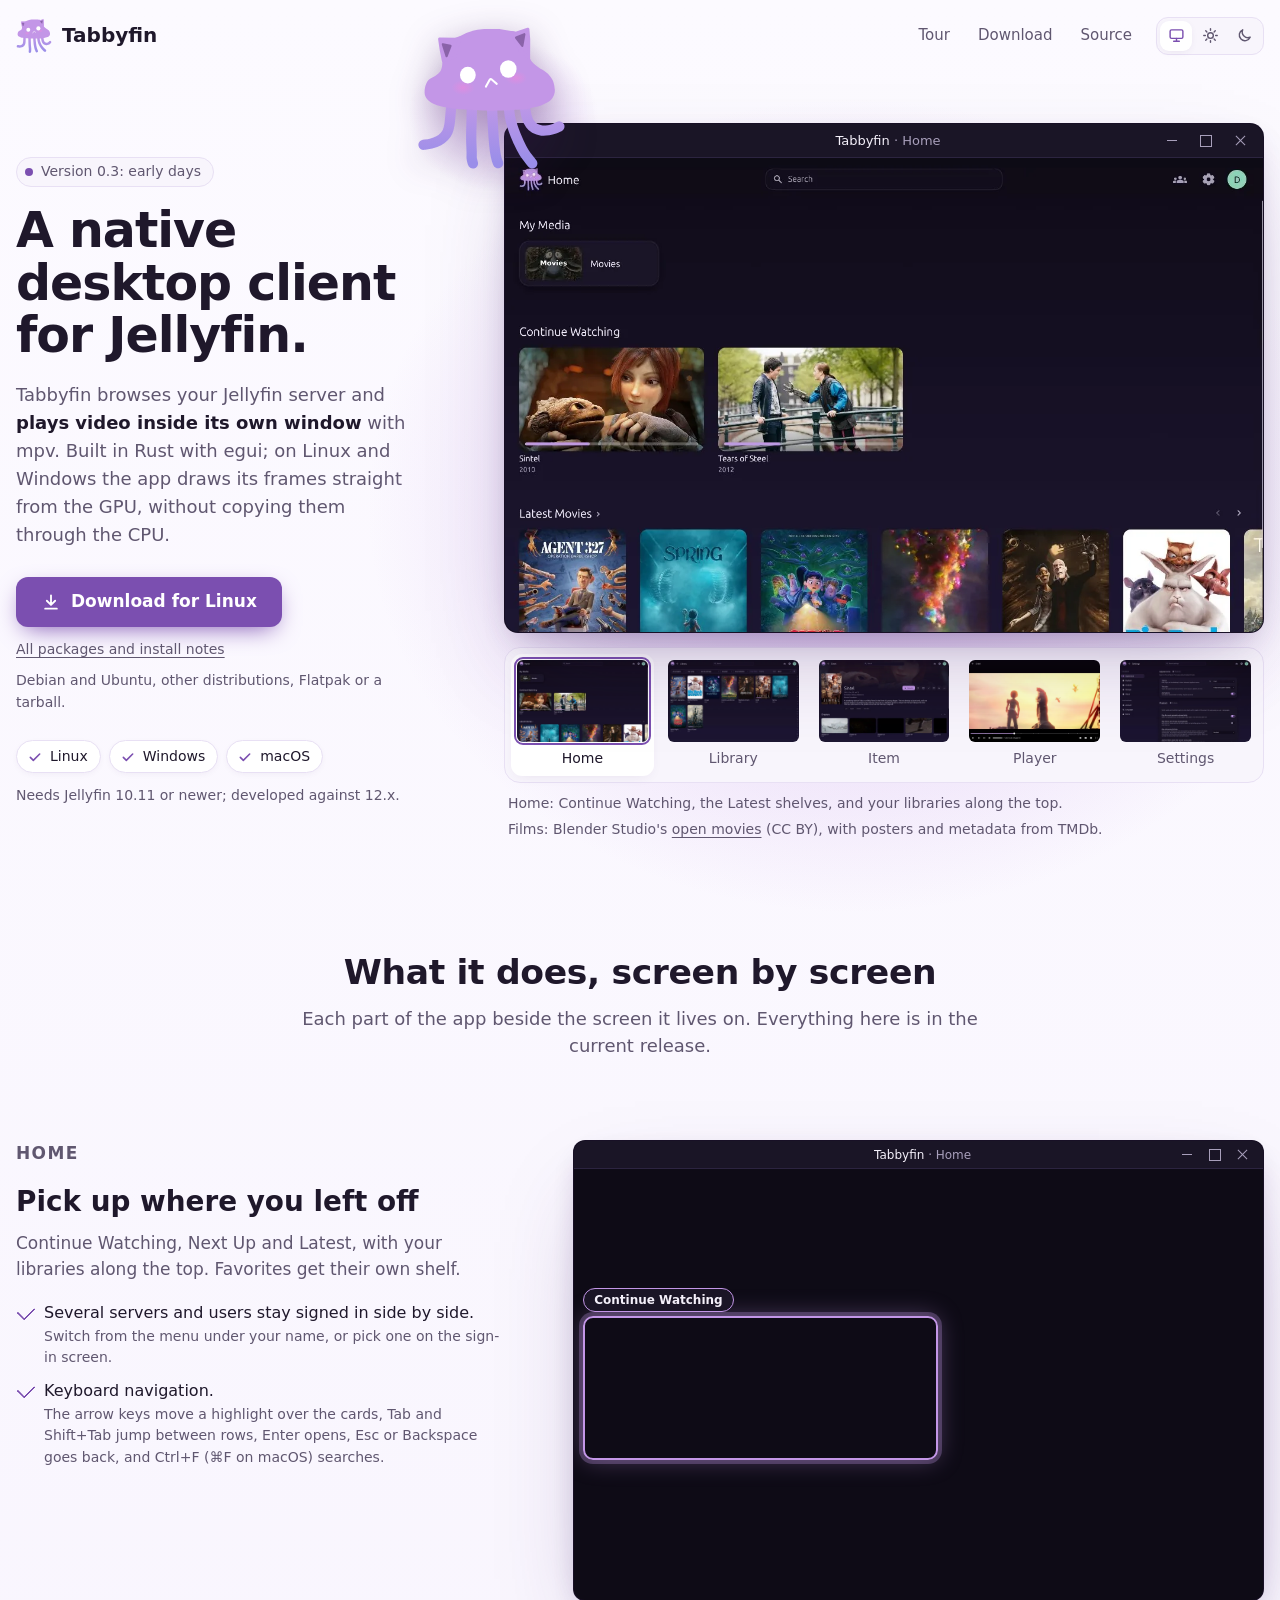
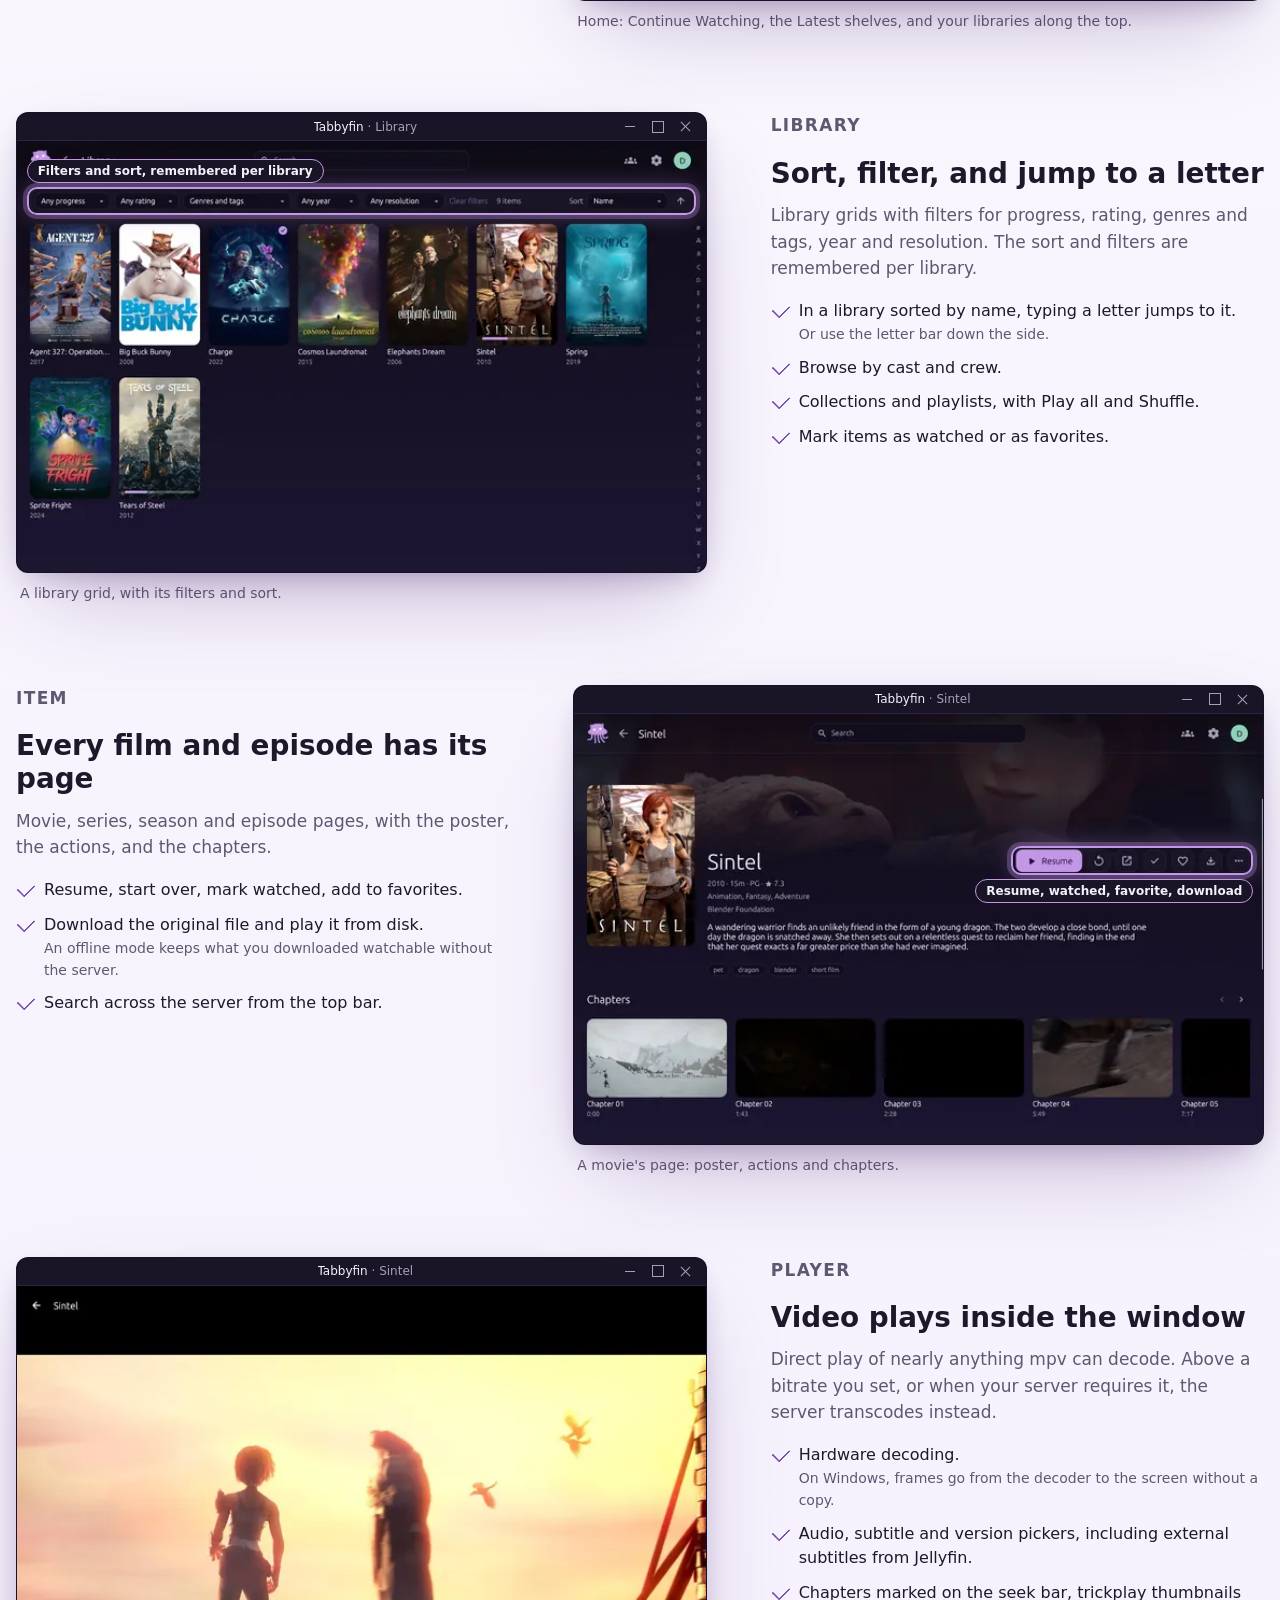
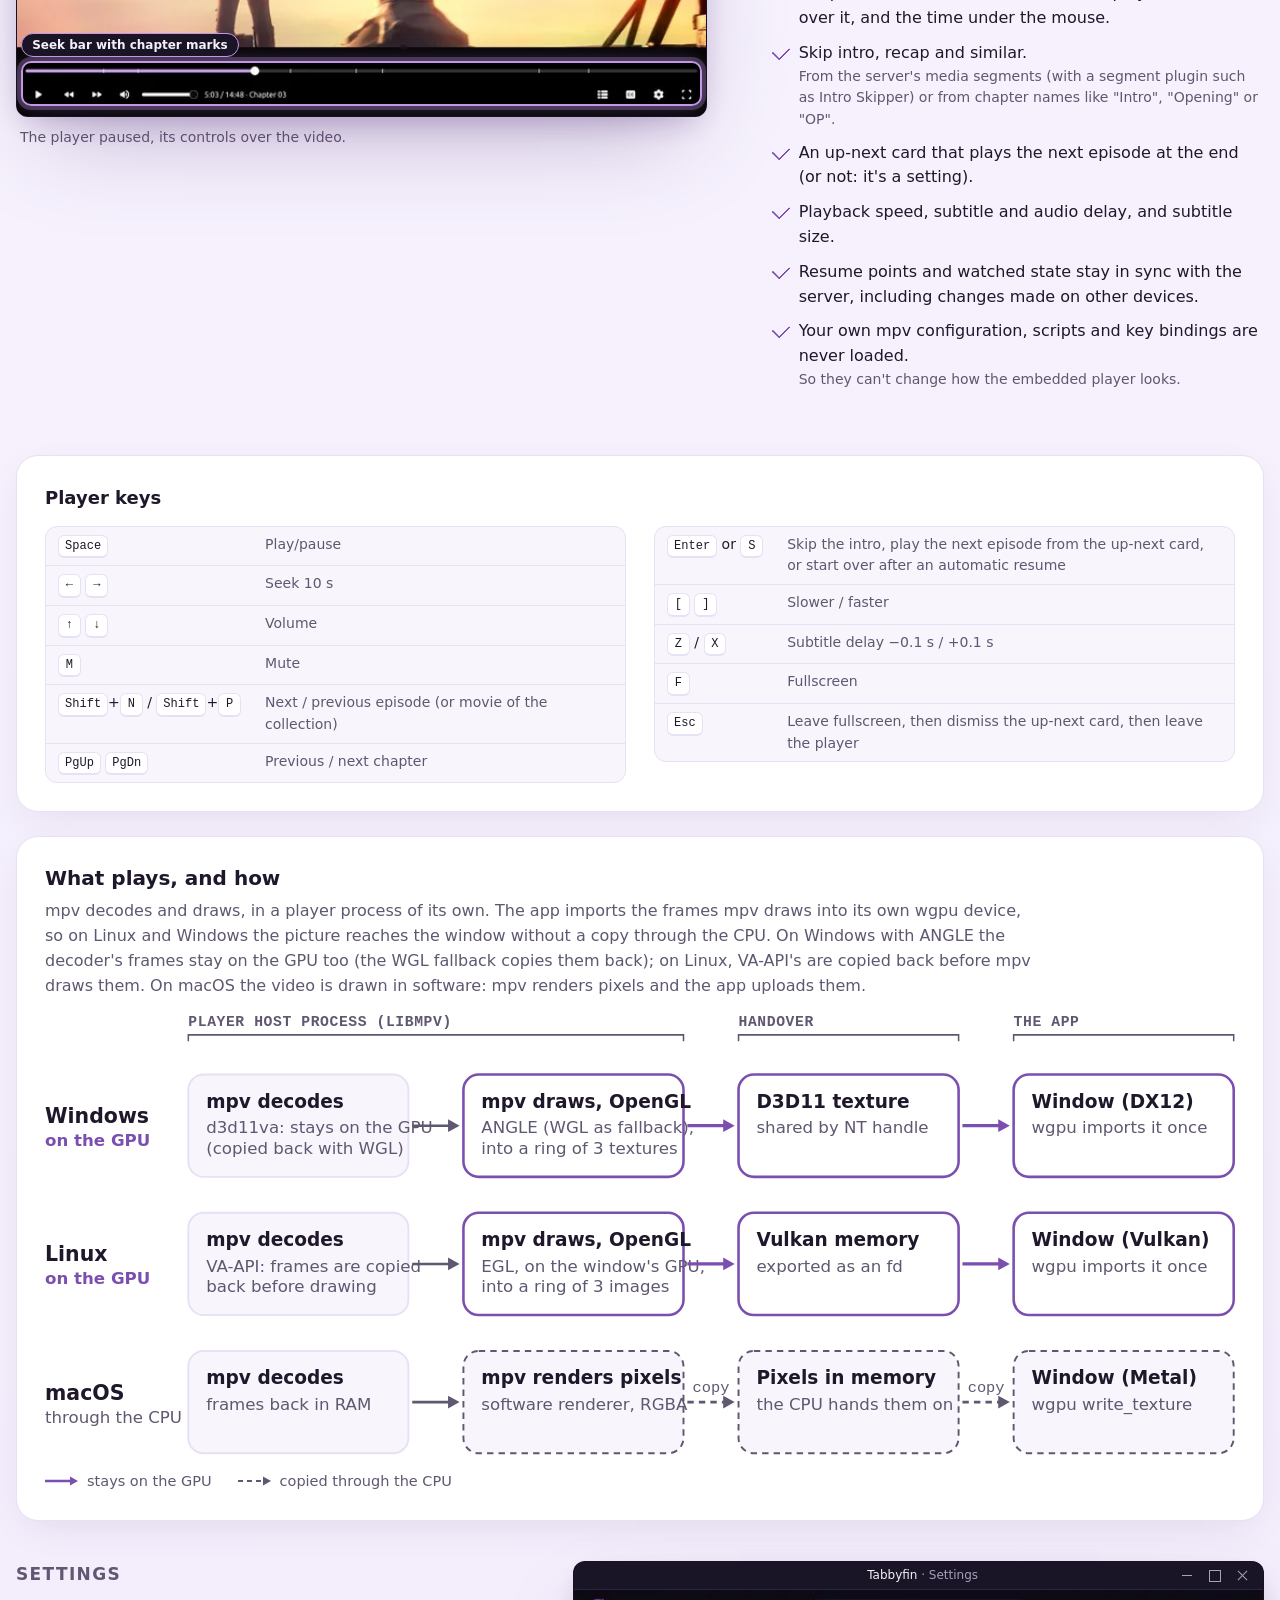
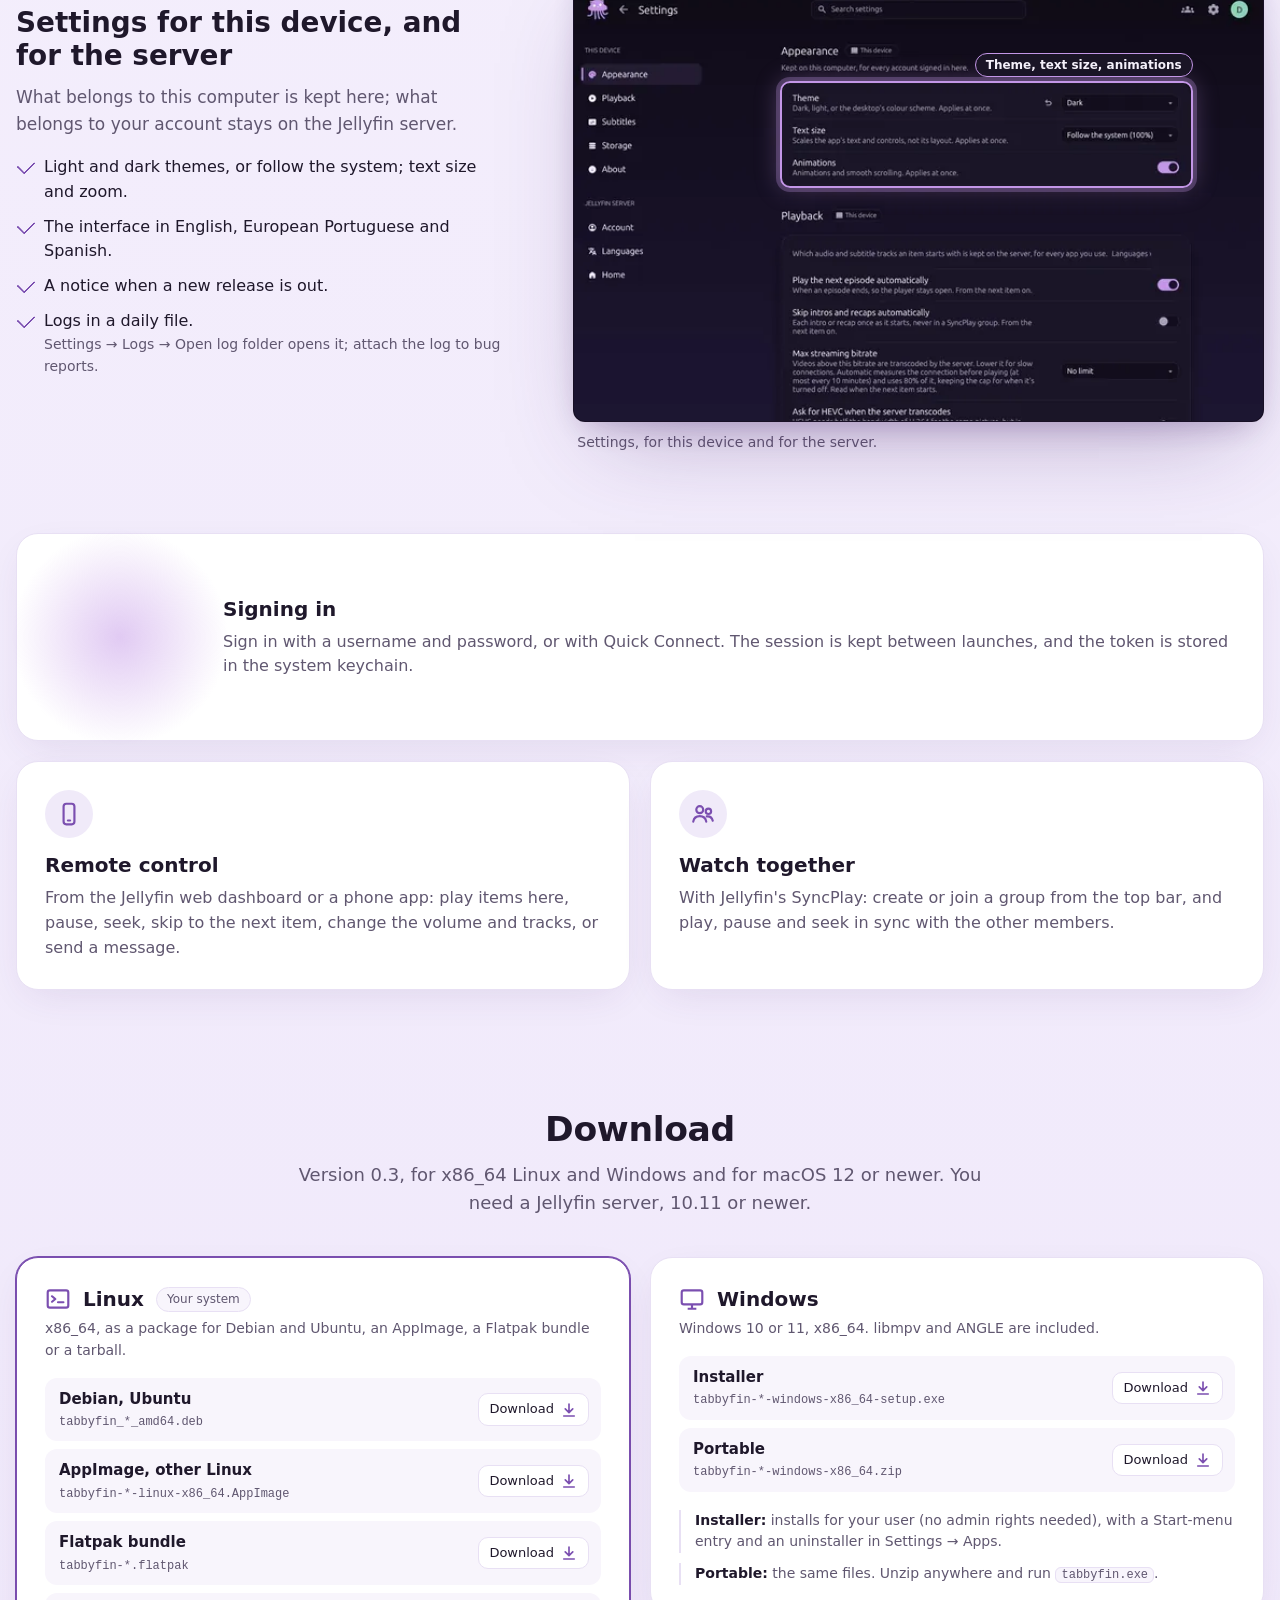
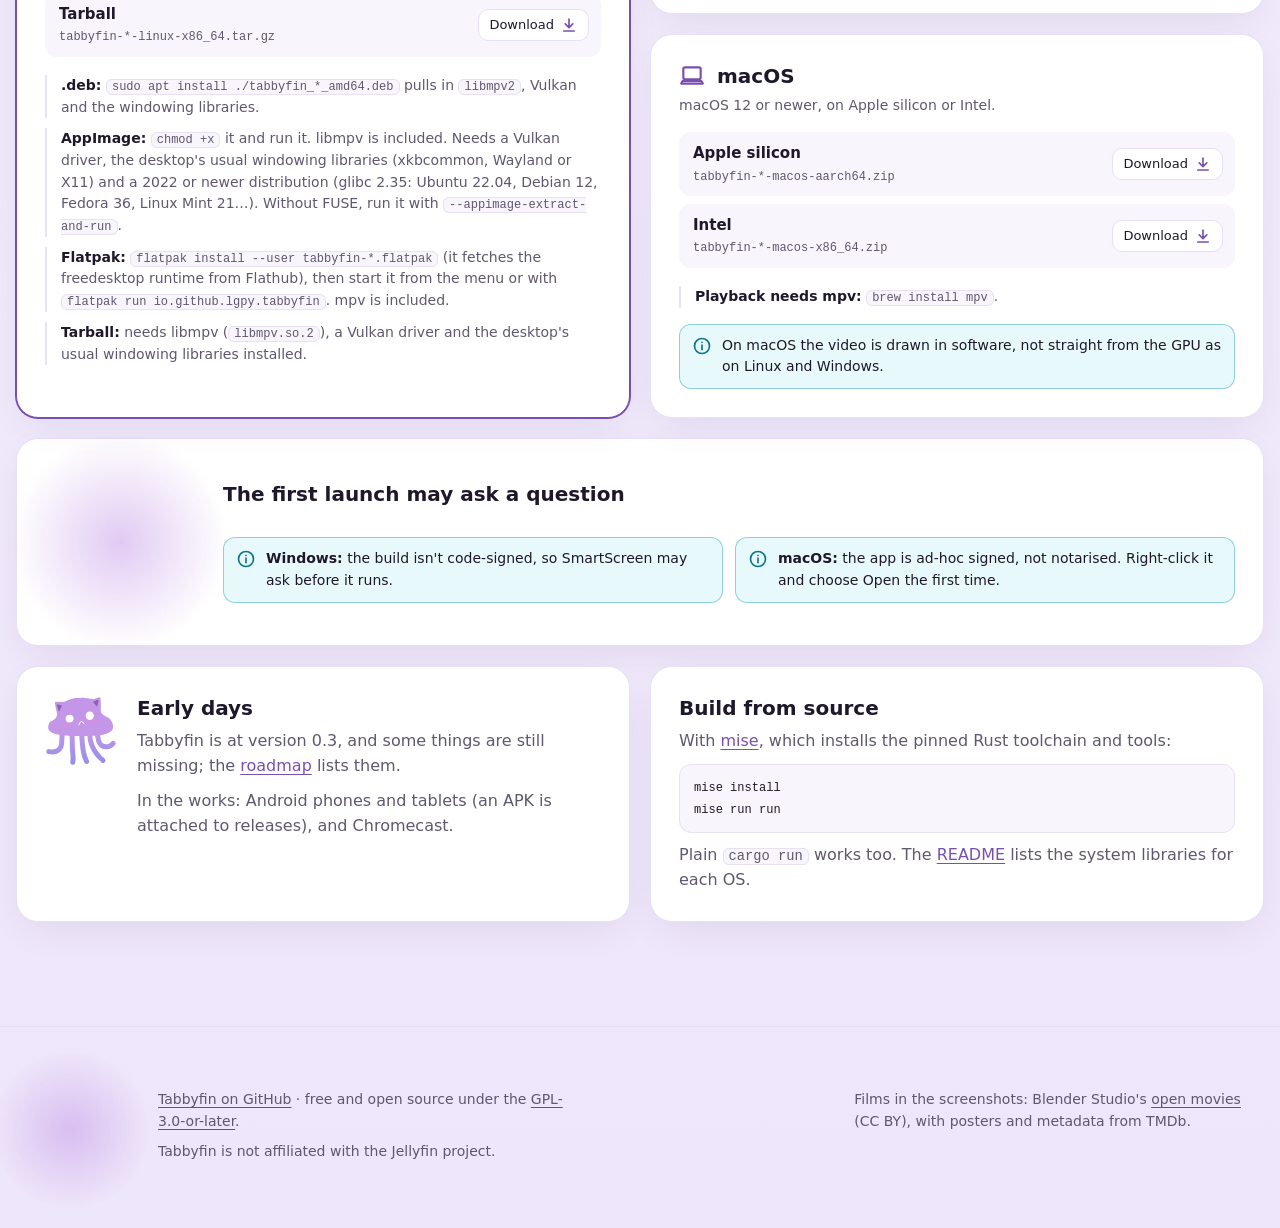
==== commit 81b28317: "feat(site): serve the website from tabbyfin.lgpy.dev" ====
--- a/site/index.html
+++ b/site/index.html
@@ -9,20 +9,20 @@
 <meta name="color-scheme" content="light dark">
 <meta name="theme-color" content="#fcfaff" media="(prefers-color-scheme: light)">
 <meta name="theme-color" content="#0e0b16" media="(prefers-color-scheme: dark)">
-<link rel="canonical" href="https://lgpy.github.io/tabbyfin/">
+<link rel="canonical" href="https://tabbyfin.lgpy.dev/">
 <meta property="og:type" content="website">
 <meta property="og:site_name" content="Tabbyfin">
 <meta property="og:title" content="Tabbyfin: a native desktop client for Jellyfin">
 <meta property="og:description" content="Browse your Jellyfin server and play video inside the window with mpv. For Linux, Windows and macOS. Free and open source.">
-<meta property="og:url" content="https://lgpy.github.io/tabbyfin/">
-<meta property="og:image" content="https://lgpy.github.io/tabbyfin/assets/og.jpg">
+<meta property="og:url" content="https://tabbyfin.lgpy.dev/">
+<meta property="og:image" content="https://tabbyfin.lgpy.dev/assets/og.jpg">
 <meta property="og:image:width" content="1200">
 <meta property="og:image:height" content="630">
 <meta property="og:image:alt" content="Tabbyfin's jelly cat mascot and name beside the app's Home screen.">
 <meta name="twitter:card" content="summary_large_image">
 <meta name="twitter:title" content="Tabbyfin: a native desktop client for Jellyfin">
 <meta name="twitter:description" content="Browse your Jellyfin server and play video inside the window with mpv. For Linux, Windows and macOS. Free and open source.">
-<meta name="twitter:image" content="https://lgpy.github.io/tabbyfin/assets/og.jpg">
+<meta name="twitter:image" content="https://tabbyfin.lgpy.dev/assets/og.jpg">
 <link rel="icon" href="assets/icon.svg" type="image/svg+xml">
 <link rel="icon" href="assets/icon-32.png" sizes="32x32" type="image/png">
 <link rel="apple-touch-icon" href="assets/apple-touch-icon.png">
--- a/site/styles.css
+++ b/site/styles.css
@@ -131,10 +131,11 @@
 .winctl i { width: 34px; height: 26px; display: grid; place-items: center; }
 .winctl i::before { content: ""; width: 10px; height: 10px; border: 1.4px solid #a89fbb; }
 .winctl i:nth-child(1)::before { height: 0; border-width: 1.4px 0 0; }
-.winctl i:nth-child(3)::before {
-  border: 0;
-  background: linear-gradient(45deg, transparent 44%, #a89fbb 44% 56%, transparent 56%), linear-gradient(-45deg, transparent 44%, #a89fbb 44% 56%, transparent 56%);
-}
+/* The close button's cross is two borders, not a gradient, so forced colours still draw it. */
+.winctl i:nth-child(3)::before, .winctl i:nth-child(3)::after {
+  content: ""; grid-area: 1 / 1; width: 13px; height: 0; border: 0; border-top: 1.4px solid #a89fbb; transform: rotate(45deg);
+}
+.winctl i:nth-child(3)::after { transform: rotate(-45deg); }
 .screens { position: relative; aspect-ratio: 1280 / 800; background: #120e1b; }
 .screen { margin: 0; position: absolute; inset: 0; }
 .screen img { display: block; width: 100%; height: 100%; object-fit: cover; }
@@ -259,7 +260,18 @@
 
 /* ---------- Download ---------- */
 .download { padding: 96px 0 40px; }
-.oses { display: grid; grid-template-columns: repeat(3, minmax(0, 1fr)); gap: 20px; align-items: start; }
+.oses { display: grid; grid-template-columns: repeat(2, minmax(0, 1fr)); gap: 20px; }
+/* Linux has twice the packages and notes, so it gets a column to itself and the other two share
+   one: three columns left a hole under the short cards. The visitor's own system leads. */
+@media (min-width: 1081px) {
+  #download-windows { grid-column: 1; grid-row: 1; }
+  #download-macos { grid-column: 1; grid-row: 2; }
+  #download-linux { grid-column: 2; grid-row: 1 / span 2; }
+  .oses:has(#download-macos.yours) #download-macos { grid-row: 1; }
+  .oses:has(#download-macos.yours) #download-windows { grid-row: 2; }
+  .oses:has(#download-linux.yours) #download-linux { grid-column: 1; }
+  .oses:has(#download-linux.yours) :is(#download-windows, #download-macos) { grid-column: 2; }
+}
 .os.yours { order: -1; border-color: var(--brand); box-shadow: 0 12px 40px -12px var(--shadow), 0 0 0 1px var(--brand); }
 .os header { display: flex; align-items: center; gap: 12px; margin-bottom: 6px; flex-wrap: wrap; }
 .os header svg { width: 26px; height: 26px; color: var(--brand); flex: none; }
@@ -363,6 +375,21 @@
   .keytable th, .keytable td { padding: 7px 9px; }
 }
 
+/* A phone on its side: the first screen is short, so the hero's text closes up to keep the button in it. */
+@media (max-height: 480px) and (min-width: 561px) {
+  .hero { padding-top: 14px; }
+  .kicker { margin-bottom: 10px; }
+  h1 { margin-bottom: 10px; }
+  .lead { margin-bottom: 16px; }
+}
+/* Forced colours take gradients away and leave their boxes: the glows go. */
+@media (forced-colors: active) {
+  .stage::before, .jelly-spot::before { display: none; }
+}
+@media print {
+  .theme-switch, .skip { display: none; }
+  .surface, .stop, .window { break-inside: avoid; }
+}
 @media (prefers-reduced-motion: no-preference) {
   html { scroll-behavior: smooth; }
   .screen:not([hidden]) img { animation: fade-in .35s ease; }
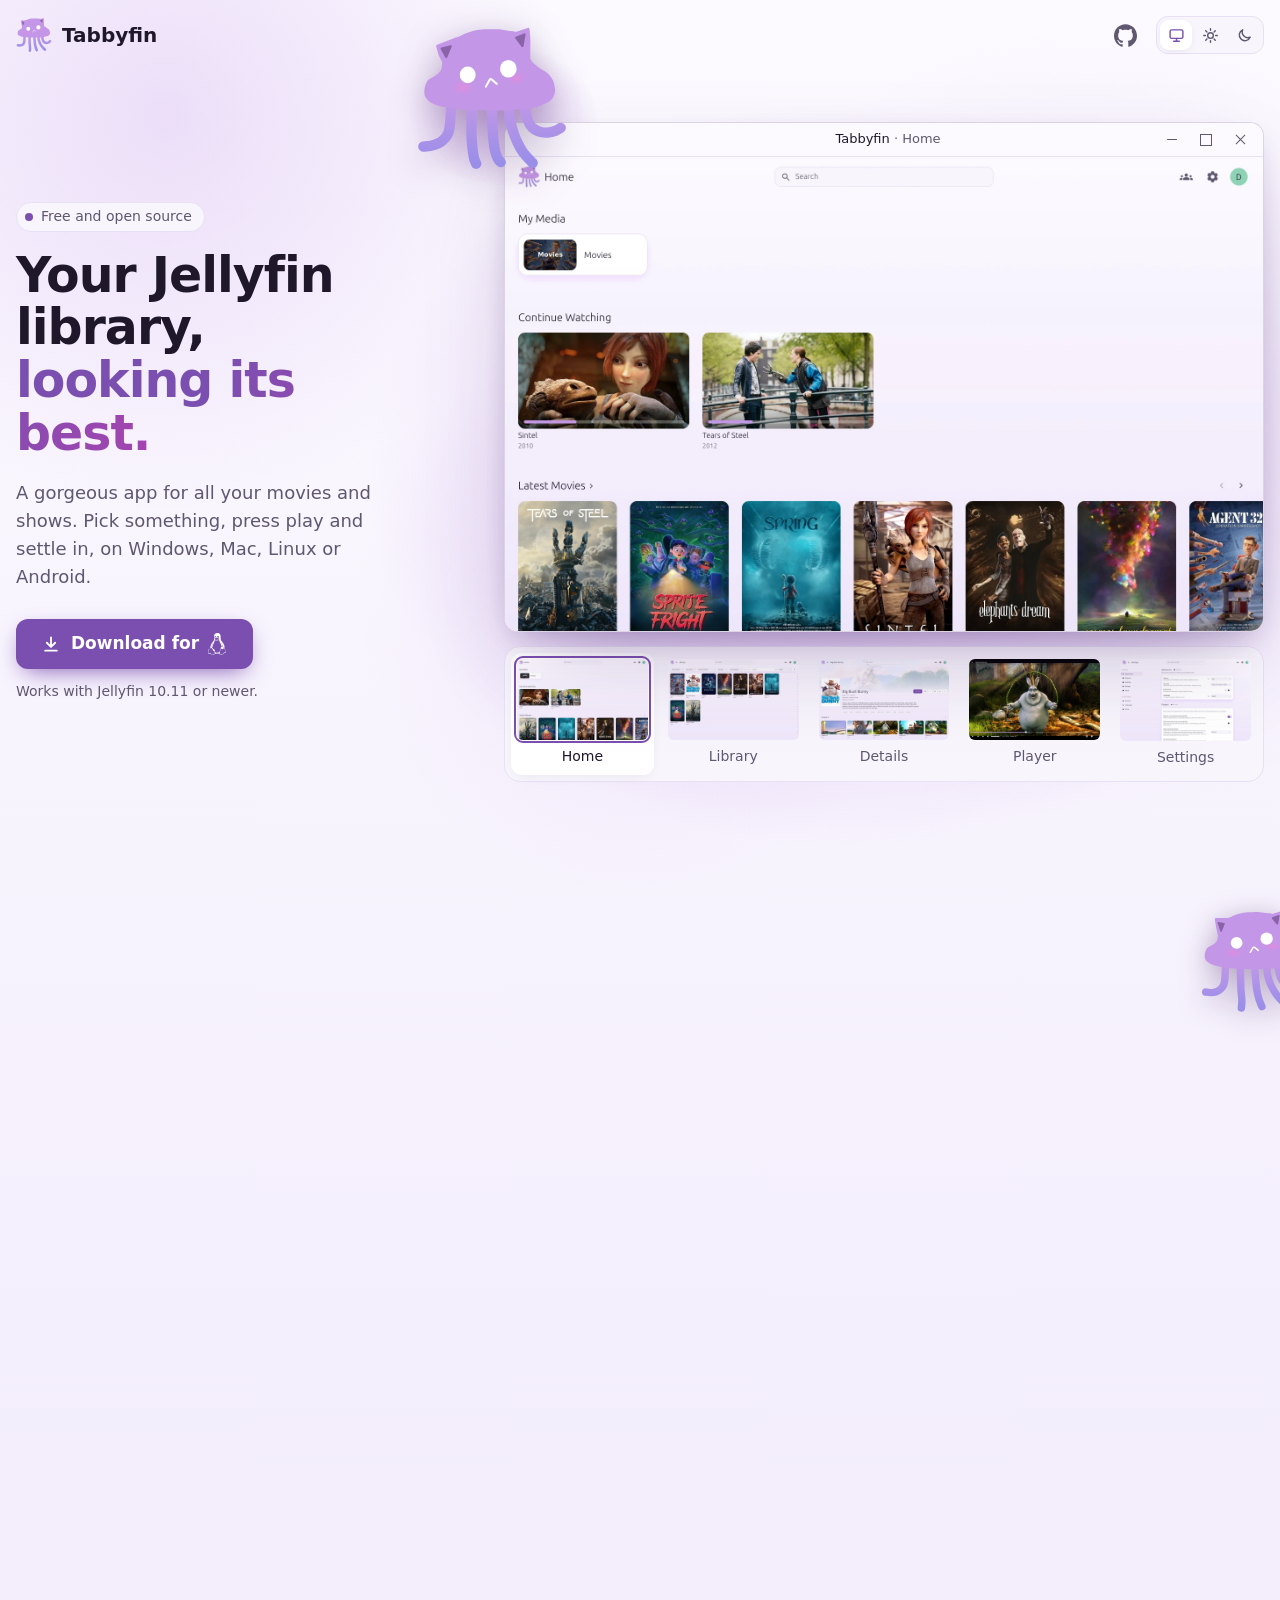
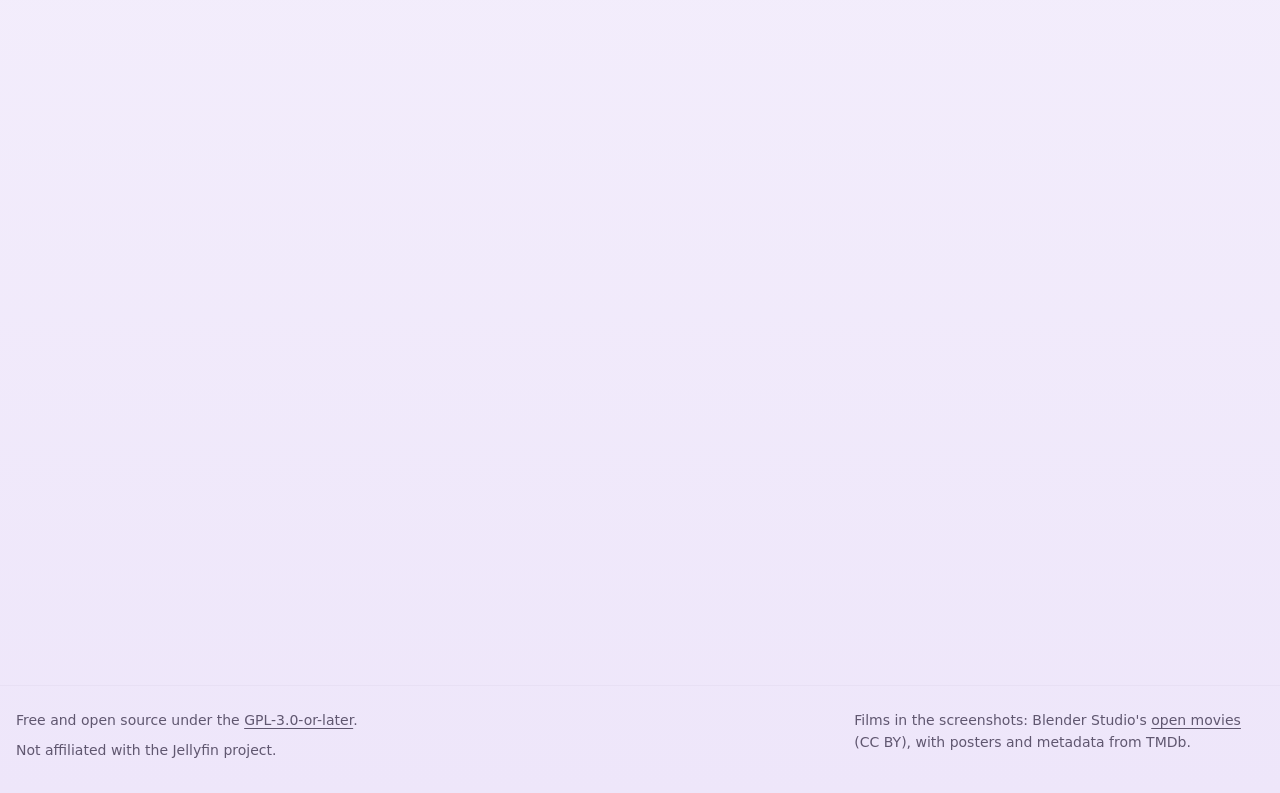
==== commit cde5d715: "feat(site): a showcase page, with a mascot that lurks and talks Plain wording for visitors, with the" ====
--- a/site/index.html
+++ b/site/index.html
@@ -4,24 +4,24 @@
 <meta charset="utf-8">
 <meta http-equiv="Content-Security-Policy" content="default-src 'none'; img-src 'self' data:; style-src 'self'; script-src 'self'; connect-src https://api.github.com; base-uri 'none'; form-action 'none'">
 <meta name="viewport" content="width=device-width,initial-scale=1">
-<title>Tabbyfin: a native desktop client for Jellyfin</title>
-<meta name="description" content="Tabbyfin is a native desktop client for Jellyfin, for Linux, Windows and macOS. Video plays inside the window with mpv. Free and open source, GPL-3.0-or-later.">
+<title>Tabbyfin: a beautiful app for your Jellyfin library</title>
+<meta name="description" content="A beautiful app for your Jellyfin movies and shows, on Windows, Mac, Linux and Android. Free and open source.">
 <meta name="color-scheme" content="light dark">
 <meta name="theme-color" content="#fcfaff" media="(prefers-color-scheme: light)">
 <meta name="theme-color" content="#0e0b16" media="(prefers-color-scheme: dark)">
 <link rel="canonical" href="https://tabbyfin.lgpy.dev/">
 <meta property="og:type" content="website">
 <meta property="og:site_name" content="Tabbyfin">
-<meta property="og:title" content="Tabbyfin: a native desktop client for Jellyfin">
-<meta property="og:description" content="Browse your Jellyfin server and play video inside the window with mpv. For Linux, Windows and macOS. Free and open source.">
+<meta property="og:title" content="Tabbyfin: a beautiful app for your Jellyfin library">
+<meta property="og:description" content="A beautiful app for your Jellyfin movies and shows, on Windows, Mac, Linux and Android. Free and open source.">
 <meta property="og:url" content="https://tabbyfin.lgpy.dev/">
 <meta property="og:image" content="https://tabbyfin.lgpy.dev/assets/og.jpg">
 <meta property="og:image:width" content="1200">
 <meta property="og:image:height" content="630">
 <meta property="og:image:alt" content="Tabbyfin's jelly cat mascot and name beside the app's Home screen.">
 <meta name="twitter:card" content="summary_large_image">
-<meta name="twitter:title" content="Tabbyfin: a native desktop client for Jellyfin">
-<meta name="twitter:description" content="Browse your Jellyfin server and play video inside the window with mpv. For Linux, Windows and macOS. Free and open source.">
+<meta name="twitter:title" content="Tabbyfin: a beautiful app for your Jellyfin library">
+<meta name="twitter:description" content="A beautiful app for your Jellyfin movies and shows, on Windows, Mac, Linux and Android. Free and open source.">
 <meta name="twitter:image" content="https://tabbyfin.lgpy.dev/assets/og.jpg">
 <link rel="icon" href="assets/icon.svg" type="image/svg+xml">
 <link rel="icon" href="assets/icon-32.png" sizes="32x32" type="image/png">
@@ -31,6 +31,9 @@
 <script src="script.js" defer></script>
 </head>
 <body>
+<div class="aurora" aria-hidden="true"><i></i><i></i><i></i></div>
+<!-- Brand marks: Simple Icons (CC0). Windows mark: Bootstrap Icons, MIT License, Copyright (c) 2019-2024 The Bootstrap Authors, https://github.com/twbs/icons/blob/main/LICENSE. -->
+<svg class="sprite" aria-hidden="true" focusable="false"><symbol id="b-windows" viewBox="0 0 16 16"><path fill="currentColor" d="M6.555 1.375 0 2.237v5.45h6.555zM0 13.795l6.555.933V8.313H0zm7.278-5.4.026 6.378L16 16V8.395zM16 0 7.33 1.244v6.414H16z"/></symbol><symbol id="b-linux" viewBox="0 0 24 24"><path fill="currentColor" d="M12.504 0c-.155 0-.315.008-.48.021-4.226.333-3.105 4.807-3.17 6.298-.076 1.092-.3 1.953-1.05 3.02-.885 1.051-2.127 2.75-2.716 4.521-.278.832-.41 1.684-.287 2.489a.424.424 0 00-.11.135c-.26.268-.45.6-.663.839-.199.199-.485.267-.797.4-.313.136-.658.269-.864.68-.09.189-.136.394-.132.602 0 .199.027.4.055.536.058.399.116.728.04.97-.249.68-.28 1.145-.106 1.484.174.334.535.47.94.601.81.2 1.91.135 2.774.6.926.466 1.866.67 2.616.47.526-.116.97-.464 1.208-.946.587-.003 1.23-.269 2.26-.334.699-.058 1.574.267 2.577.2.025.134.063.198.114.333l.003.003c.391.778 1.113 1.132 1.884 1.071.771-.06 1.592-.536 2.257-1.306.631-.765 1.683-1.084 2.378-1.503.348-.199.629-.469.649-.853.023-.4-.2-.811-.714-1.376v-.097l-.003-.003c-.17-.2-.25-.535-.338-.926-.085-.401-.182-.786-.492-1.046h-.003c-.059-.054-.123-.067-.188-.135a.357.357 0 00-.19-.064c.431-1.278.264-2.55-.173-3.694-.533-1.41-1.465-2.638-2.175-3.483-.796-1.005-1.576-1.957-1.56-3.368.026-2.152.236-6.133-3.544-6.139zm.529 3.405h.013c.213 0 .396.062.584.198.19.135.33.332.438.533.105.259.158.459.166.724 0-.02.006-.04.006-.06v.105a.086.086 0 01-.004-.021l-.004-.024a1.807 1.807 0 01-.15.706.953.953 0 01-.213.335.71.71 0 00-.088-.042c-.104-.045-.198-.064-.284-.133a1.312 1.312 0 00-.22-.066c.05-.06.146-.133.183-.198.053-.128.082-.264.088-.402v-.02a1.21 1.21 0 00-.061-.4c-.045-.134-.101-.2-.183-.333-.084-.066-.167-.132-.267-.132h-.016c-.093 0-.176.03-.262.132a.8.8 0 00-.205.334 1.18 1.18 0 00-.09.4v.019c.002.089.008.179.02.267-.193-.067-.438-.135-.607-.202a1.635 1.635 0 01-.018-.2v-.02a1.772 1.772 0 01.15-.768c.082-.22.232-.406.43-.533a.985.985 0 01.594-.2zm-2.962.059h.036c.142 0 .27.048.399.135.146.129.264.288.344.465.09.199.14.4.153.667v.004c.007.134.006.2-.002.266v.08c-.03.007-.056.018-.083.024-.152.055-.274.135-.393.2.012-.09.013-.18.003-.267v-.015c-.012-.133-.04-.2-.082-.333a.613.613 0 00-.166-.267.248.248 0 00-.183-.064h-.021c-.071.006-.13.04-.186.132a.552.552 0 00-.12.27.944.944 0 00-.023.33v.015c.012.135.037.2.08.334.046.134.098.2.166.268.01.009.02.018.034.024-.07.057-.117.07-.176.136a.304.304 0 01-.131.068 2.62 2.62 0 01-.275-.402 1.772 1.772 0 01-.155-.667 1.759 1.759 0 01.08-.668 1.43 1.43 0 01.283-.535c.128-.133.26-.2.418-.2zm1.37 1.706c.332 0 .733.065 1.216.399.293.2.523.269 1.052.468h.003c.255.136.405.266.478.399v-.131a.571.571 0 01.016.47c-.123.31-.516.643-1.063.842v.002c-.268.135-.501.333-.775.465-.276.135-.588.292-1.012.267a1.139 1.139 0 01-.448-.067 3.566 3.566 0 01-.322-.198c-.195-.135-.363-.332-.612-.465v-.005h-.005c-.4-.246-.616-.512-.686-.71-.07-.268-.005-.47.193-.6.224-.135.38-.271.483-.336.104-.074.143-.102.176-.131h.002v-.003c.169-.202.436-.47.839-.601.139-.036.294-.065.466-.065zm2.8 2.142c.358 1.417 1.196 3.475 1.735 4.473.286.534.855 1.659 1.102 3.024.156-.005.33.018.513.064.646-1.671-.546-3.467-1.089-3.966-.22-.2-.232-.335-.123-.335.59.534 1.365 1.572 1.646 2.757.13.535.16 1.104.021 1.67.067.028.135.06.205.067 1.032.534 1.413.938 1.23 1.537v-.043c-.06-.003-.12 0-.18 0h-.016c.151-.467-.182-.825-1.065-1.224-.915-.4-1.646-.336-1.77.465-.008.043-.013.066-.018.135-.068.023-.139.053-.209.064-.43.268-.662.669-.793 1.187-.13.533-.17 1.156-.205 1.869v.003c-.02.334-.17.838-.319 1.35-1.5 1.072-3.58 1.538-5.348.334a2.645 2.645 0 00-.402-.533 1.45 1.45 0 00-.275-.333c.182 0 .338-.03.465-.067a.615.615 0 00.314-.334c.108-.267 0-.697-.345-1.163-.345-.467-.931-.995-1.788-1.521-.63-.4-.986-.87-1.15-1.396-.165-.534-.143-1.085-.015-1.645.245-1.07.873-2.11 1.274-2.763.107-.065.037.135-.408.974-.396.751-1.14 2.497-.122 3.854a8.123 8.123 0 01.647-2.876c.564-1.278 1.743-3.504 1.836-5.268.048.036.217.135.289.202.218.133.38.333.59.465.21.201.477.335.876.335.039.003.075.006.11.006.412 0 .73-.134.997-.268.29-.134.52-.334.74-.4h.005c.467-.135.835-.402 1.044-.7zm2.185 8.958c.037.6.343 1.245.882 1.377.588.134 1.434-.333 1.791-.765l.211-.01c.315-.007.577.01.847.268l.003.003c.208.199.305.53.391.876.085.4.154.78.409 1.066.486.527.645.906.636 1.14l.003-.007v.018l-.003-.012c-.015.262-.185.396-.498.595-.63.401-1.746.712-2.457 1.57-.618.737-1.37 1.14-2.036 1.191-.664.053-1.237-.2-1.574-.898l-.005-.003c-.21-.4-.12-1.025.056-1.69.176-.668.428-1.344.463-1.897.037-.714.076-1.335.195-1.814.12-.465.308-.797.641-.984l.045-.022zm-10.814.049h.01c.053 0 .105.005.157.014.376.055.706.333 1.023.752l.91 1.664.003.003c.243.533.754 1.064 1.189 1.637.434.598.77 1.131.729 1.57v.006c-.057.744-.48 1.148-1.125 1.294-.645.135-1.52.002-2.395-.464-.968-.536-2.118-.469-2.857-.602-.369-.066-.61-.2-.723-.4-.11-.2-.113-.602.123-1.23v-.004l.002-.003c.117-.334.03-.752-.027-1.118-.055-.401-.083-.71.043-.94.16-.334.396-.4.69-.533.294-.135.64-.202.915-.47h.002v-.002c.256-.268.445-.601.668-.838.19-.201.38-.336.663-.336zm7.159-9.074c-.435.201-.945.535-1.488.535-.542 0-.97-.267-1.28-.466-.154-.134-.28-.268-.373-.335-.164-.134-.144-.333-.074-.333.109.016.129.134.199.2.096.066.215.2.36.333.292.2.68.467 1.167.467.485 0 1.053-.267 1.398-.466.195-.135.445-.334.648-.467.156-.136.149-.267.279-.267.128.016.034.134-.147.332a8.097 8.097 0 01-.69.468zm-1.082-1.583V5.64c-.006-.02.013-.042.029-.05.074-.043.18-.027.26.004.063 0 .16.067.15.135-.006.049-.085.066-.135.066-.055 0-.092-.043-.141-.068-.052-.018-.146-.008-.163-.065zm-.551 0c-.02.058-.113.049-.166.066-.047.025-.086.068-.14.068-.05 0-.13-.02-.136-.068-.01-.066.088-.133.15-.133.08-.031.184-.047.259-.005.019.009.036.03.03.05v.02h.003z"/></symbol><symbol id="b-apple" viewBox="0 0 24 24"><path fill="currentColor" d="M12.152 6.896c-.948 0-2.415-1.078-3.96-1.04-2.04.027-3.91 1.183-4.961 3.014-2.117 3.675-.546 9.103 1.519 12.09 1.013 1.454 2.208 3.09 3.792 3.039 1.52-.065 2.09-.987 3.935-.987 1.831 0 2.35.987 3.96.948 1.637-.026 2.676-1.48 3.676-2.948 1.156-1.688 1.636-3.325 1.662-3.415-.039-.013-3.182-1.221-3.22-4.857-.026-3.04 2.48-4.494 2.597-4.559-1.429-2.09-3.623-2.324-4.39-2.376-2-.156-3.675 1.09-4.61 1.09zM15.53 3.83c.843-1.012 1.4-2.427 1.245-3.83-1.207.052-2.662.805-3.532 1.818-.78.896-1.454 2.338-1.273 3.714 1.338.104 2.715-.688 3.559-1.701"/></symbol><symbol id="b-debian" viewBox="0 0 24 24"><path fill="currentColor" d="M13.88 12.685c-.4 0 .08.2.601.28.14-.1.27-.22.39-.33a3.001 3.001 0 01-.99.05m2.14-.53c.23-.33.4-.69.47-1.06-.06.27-.2.5-.33.73-.75.47-.07-.27 0-.56-.8 1.01-.11.6-.14.89m.781-2.05c.05-.721-.14-.501-.2-.221.07.04.13.5.2.22M12.38.31c.2.04.45.07.42.12.23-.05.28-.1-.43-.12m.43.12l-.15.03.14-.01V.43m6.633 9.944c.02.64-.2.95-.38 1.5l-.35.181c-.28.54.03.35-.17.78-.44.39-1.34 1.22-1.62 1.301-.201 0 .14-.25.19-.34-.591.4-.481.6-1.371.85l-.03-.06c-2.221 1.04-5.303-1.02-5.253-3.842-.03.17-.07.13-.12.2a3.551 3.552 0 012.001-3.501 3.361 3.362 0 013.732.48 3.341 3.342 0 00-2.721-1.3c-1.18.01-2.281.76-2.651 1.57-.6.38-.67 1.47-.93 1.661-.361 2.601.66 3.722 2.38 5.042.27.19.08.21.12.35a4.702 4.702 0 01-1.53-1.16c.23.33.47.66.8.91-.55-.18-1.27-1.3-1.48-1.35.93 1.66 3.78 2.921 5.261 2.3a6.203 6.203 0 01-2.33-.28c-.33-.16-.77-.51-.7-.57a5.802 5.803 0 005.902-.84c.44-.35.93-.94 1.07-.95-.2.32.04.16-.12.44.44-.72-.2-.3.46-1.24l.24.33c-.09-.6.74-1.321.66-2.262.19-.3.2.3 0 .97.29-.74.08-.85.15-1.46.08.2.18.42.23.63-.18-.7.2-1.2.28-1.6-.09-.05-.28.3-.32-.53 0-.37.1-.2.14-.28-.08-.05-.26-.32-.38-.861.08-.13.22.33.34.34-.08-.42-.2-.75-.2-1.08-.34-.68-.12.1-.4-.3-.34-1.091.3-.25.34-.74.54.77.84 1.96.981 2.46-.1-.6-.28-1.2-.49-1.76.16.07-.26-1.241.21-.37A7.823 7.824 0 0017.702 1.6c.18.17.42.39.33.42-.75-.45-.62-.48-.73-.67-.61-.25-.65.02-1.06 0C15.082.73 14.862.8 13.8.4l.05.23c-.77-.25-.9.1-1.73 0-.05-.04.27-.14.53-.18-.741.1-.701-.14-1.431.03.17-.13.36-.21.55-.32-.6.04-1.44.35-1.18.07C9.6.68 7.847 1.3 6.867 2.22L6.838 2c-.45.54-1.96 1.611-2.08 2.311l-.131.03c-.23.4-.38.85-.57 1.261-.3.52-.45.2-.4.28-.6 1.22-.9 2.251-1.16 3.102.18.27 0 1.65.07 2.76-.3 5.463 3.84 10.776 8.363 12.006.67.23 1.65.23 2.49.25-.99-.28-1.12-.15-2.08-.49-.7-.32-.85-.7-1.34-1.13l.2.35c-.971-.34-.57-.42-1.361-.67l.21-.27c-.31-.03-.83-.53-.97-.81l-.34.01c-.41-.501-.63-.871-.61-1.161l-.111.2c-.13-.21-1.52-1.901-.8-1.511-.13-.12-.31-.2-.5-.55l.14-.17c-.35-.44-.64-1.02-.62-1.2.2.24.32.3.45.33-.88-2.172-.93-.12-1.601-2.202l.15-.02c-.1-.16-.18-.34-.26-.51l.06-.6c-.63-.74-.18-3.102-.09-4.402.07-.54.53-1.1.88-1.981l-.21-.04c.4-.71 2.341-2.872 3.241-2.761.43-.55-.09 0-.18-.14.96-.991 1.26-.7 1.901-.88.7-.401-.6.16-.27-.151 1.2-.3.85-.7 2.421-.85.16.1-.39.14-.52.26 1-.49 3.151-.37 4.562.27 1.63.77 3.461 3.011 3.531 5.132l.08.02c-.04.85.13 1.821-.17 2.711l.2-.42M9.54 13.236l-.05.28c.26.35.47.73.8 1.01-.24-.47-.42-.66-.75-1.3m.62-.02c-.14-.15-.22-.34-.31-.52.08.32.26.6.43.88l-.12-.36m10.945-2.382l-.07.15c-.1.76-.34 1.511-.69 2.212.4-.73.65-1.541.75-2.362M12.45.12c.27-.1.66-.05.95-.12-.37.03-.74.05-1.1.1l.15.02M3.006 5.142c.07.57-.43.8.11.42.3-.66-.11-.18-.1-.42m-.64 2.661c.12-.39.15-.62.2-.84-.35.44-.17.53-.2.83"/></symbol><symbol id="b-ubuntu" viewBox="0 0 24 24"><path fill="currentColor" d="M17.61.455a3.41 3.41 0 0 0-3.41 3.41 3.41 3.41 0 0 0 3.41 3.41 3.41 3.41 0 0 0 3.41-3.41 3.41 3.41 0 0 0-3.41-3.41zM12.92.8C8.923.777 5.137 2.941 3.148 6.451a4.5 4.5 0 0 1 .26-.007 4.92 4.92 0 0 1 2.585.737A8.316 8.316 0 0 1 12.688 3.6 4.944 4.944 0 0 1 13.723.834 11.008 11.008 0 0 0 12.92.8zm9.226 4.994a4.915 4.915 0 0 1-1.918 2.246 8.36 8.36 0 0 1-.273 8.303 4.89 4.89 0 0 1 1.632 2.54 11.156 11.156 0 0 0 .559-13.089zM3.41 7.932A3.41 3.41 0 0 0 0 11.342a3.41 3.41 0 0 0 3.41 3.409 3.41 3.41 0 0 0 3.41-3.41 3.41 3.41 0 0 0-3.41-3.41zm2.027 7.866a4.908 4.908 0 0 1-2.915.358 11.1 11.1 0 0 0 7.991 6.698 11.234 11.234 0 0 0 2.422.249 4.879 4.879 0 0 1-.999-2.85 8.484 8.484 0 0 1-.836-.136 8.304 8.304 0 0 1-5.663-4.32zm11.405.928a3.41 3.41 0 0 0-3.41 3.41 3.41 3.41 0 0 0 3.41 3.41 3.41 3.41 0 0 0 3.41-3.41 3.41 3.41 0 0 0-3.41-3.41z"/></symbol><symbol id="b-flatpak" viewBox="0 0 24 24"><path fill="currentColor" d="M12 0c-.556 0-1.111.144-1.61.432l-7.603 4.39a3.217 3.217 0 0 0-1.61 2.788v8.78c0 1.151.612 2.212 1.61 2.788l7.603 4.39a3.217 3.217 0 0 0 3.22 0l7.603-4.39a3.217 3.217 0 0 0 1.61-2.788V7.61a3.217 3.217 0 0 0-1.61-2.788L13.61.432A3.218 3.218 0 0 0 12 0Zm0 2.358c.15 0 .299.039.431.115l7.604 4.39c.132.077.24.187.315.316L12 12v9.642a.863.863 0 0 1-.431-.116l-7.604-4.39a.866.866 0 0 1-.431-.746V7.61c0-.153.041-.302.116-.43L12 12Z"/></symbol><symbol id="b-appimage" viewBox="0 0 24 24"><path fill="currentColor" d="M1.64 0C.735 0 0 .736 0 1.64v20.72C0 23.265.736 24 1.64 24h20.72c.904 0 1.64-.736 1.64-1.64V1.64C24 .735 23.264 0 22.36 0Zm8.56 2.42h3.6v3.6h1.912L12 10.22l-3.713-4.2H10.2Zm1.331 8.4h1.313c.103 0 .169.177.169.394v1.368c.417.096.81.266 1.162.488l.975-.975c.153-.153.32-.223.394-.15l.918.919c.074.073.004.24-.15.393l-.975.975c.223.352.393.745.488 1.163h1.369c.217 0 .394.065.394.169v1.312c0 .104-.177.169-.394.169h-1.369a3.74 3.74 0 0 1-.487 1.162l.974.975c.154.154.224.32.15.394l-.918.919c-.074.073-.24.003-.394-.15l-.975-.975a3.74 3.74 0 0 1-1.163.487v1.37c0 .216-.065.393-.168.393H11.53c-.103 0-.169-.177-.169-.394v-1.369a3.74 3.74 0 0 1-1.162-.487l-.975.975c-.153.153-.32.223-.394.15l-.918-.919c-.074-.073-.004-.24.15-.394l.974-.975a3.74 3.74 0 0 1-.487-1.162H7.181c-.217 0-.393-.065-.393-.169v-1.312c0-.104.176-.17.393-.17H8.55a3.74 3.74 0 0 1 .487-1.162l-.974-.975c-.154-.153-.224-.32-.15-.393l.918-.92c.074-.072.24-.002.394.15l.975.976a3.74 3.74 0 0 1 1.163-.488v-1.368c0-.217.065-.394.168-.394zm.656 3.731c-.917 0-1.668.752-1.668 1.669s.751 1.669 1.669 1.669c.917 0 1.668-.752 1.668-1.67 0-.916-.751-1.668-1.669-1.668z"/></symbol><symbol id="b-intel" viewBox="0 0 24 24"><path fill="currentColor" d="M20.42 7.345v9.18h1.651v-9.18zM0 7.475v1.737h1.737V7.474zm9.78.352v6.053c0 .513.044.945.13 1.292.087.34.235.618.44.828.203.21.475.359.803.451.334.093.754.136 1.255.136h.216v-1.533c-.24 0-.445-.012-.593-.037a.672.672 0 0 1-.39-.173.693.693 0 0 1-.173-.377 4.002 4.002 0 0 1-.037-.606v-2.182h1.193v-1.416h-1.193V7.827zm-3.505 2.312c-.396 0-.76.08-1.082.241-.327.161-.6.384-.822.668l-.087.117v-.902H2.658v6.256h1.639v-3.214c.018-.588.16-1.02.433-1.299.29-.297.642-.445 1.044-.445.476 0 .841.149 1.082.433.235.284.359.686.359 1.2v3.324h1.663V12.97c.006-.89-.229-1.595-.686-2.09-.458-.495-1.1-.742-1.917-.742zm10.065.006a3.252 3.252 0 0 0-2.306.946c-.29.29-.525.637-.692 1.033a3.145 3.145 0 0 0-.254 1.273c0 .452.08.878.241 1.274.161.395.39.742.674 1.032.284.29.637.526 1.045.693.408.173.86.26 1.342.26 1.397 0 2.262-.637 2.782-1.23l-1.187-.904c-.248.297-.841.699-1.583.699-.464 0-.847-.105-1.138-.321a1.588 1.588 0 0 1-.593-.872l-.019-.056h4.915v-.587c0-.451-.08-.872-.235-1.267a3.393 3.393 0 0 0-.661-1.033 3.013 3.013 0 0 0-1.02-.692 3.345 3.345 0 0 0-1.311-.248zm-16.297.118v6.256h1.651v-6.256zm16.278 1.286c1.132 0 1.664.797 1.664 1.255l-3.32.006c0-.458.525-1.255 1.656-1.261zm7.073 3.814a.606.606 0 0 0-.606.606.606.606 0 0 0 .606.606.606.606 0 0 0 .606-.606.606.606 0 0 0-.606-.606zm-.008.105a.5.5 0 0 1 .002 0 .5.5 0 0 1 .5.501.5.5 0 0 1-.5.5.5.5 0 0 1-.5-.5.5.5 0 0 1 .498-.5zm-.233.155v.699h.13v-.285h.093l.173.285h.136l-.18-.297a.191.191 0 0 0 .118-.056c.03-.03.05-.074.05-.136 0-.068-.02-.117-.063-.154-.037-.038-.105-.056-.185-.056zm.13.099h.154c.019 0 .037.006.056.012a.064.064 0 0 1 .037.031c.013.013.012.031.012.056a.124.124 0 0 1-.012.055.164.164 0 0 1-.037.031c-.019.006-.037.013-.056.013h-.154Z"/></symbol><symbol id="b-github" viewBox="0 0 24 24"><path fill="currentColor" d="M12 .297c-6.63 0-12 5.373-12 12 0 5.303 3.438 9.8 8.205 11.385.6.113.82-.258.82-.577 0-.285-.01-1.04-.015-2.04-3.338.724-4.042-1.61-4.042-1.61C4.422 18.07 3.633 17.7 3.633 17.7c-1.087-.744.084-.729.084-.729 1.205.084 1.838 1.236 1.838 1.236 1.07 1.835 2.809 1.305 3.495.998.108-.776.417-1.305.76-1.605-2.665-.3-5.466-1.332-5.466-5.93 0-1.31.465-2.38 1.235-3.22-.135-.303-.54-1.523.105-3.176 0 0 1.005-.322 3.3 1.23.96-.267 1.98-.399 3-.405 1.02.006 2.04.138 3 .405 2.28-1.552 3.285-1.23 3.285-1.23.645 1.653.24 2.873.12 3.176.765.84 1.23 1.91 1.23 3.22 0 4.61-2.805 5.625-5.475 5.92.42.36.81 1.096.81 2.22 0 1.606-.015 2.896-.015 3.286 0 .315.21.69.825.57C20.565 22.092 24 17.592 24 12.297c0-6.627-5.373-12-12-12"/></symbol><symbol id="b-android" viewBox="0 0 24 24"><path fill="currentColor" d="M18.4395 5.5586c-.675 1.1664-1.352 2.3318-2.0274 3.498-.0366-.0155-.0742-.0286-.1113-.043-1.8249-.6957-3.484-.8-4.42-.787-1.8551.0185-3.3544.4643-4.2597.8203-.084-.1494-1.7526-3.021-2.0215-3.4864a1.1451 1.1451 0 0 0-.1406-.1914c-.3312-.364-.9054-.4859-1.379-.203-.475.282-.7136.9361-.3886 1.5019 1.9466 3.3696-.0966-.2158 1.9473 3.3593.0172.031-.4946.2642-1.3926 1.0177C2.8987 12.176.452 14.772 0 18.9902h24c-.119-1.1108-.3686-2.099-.7461-3.0683-.7438-1.9118-1.8435-3.2928-2.7402-4.1836a12.1048 12.1048 0 0 0-2.1309-1.6875c.6594-1.122 1.312-2.2559 1.9649-3.3848.2077-.3615.1886-.7956-.0079-1.1191a1.1001 1.1001 0 0 0-.8515-.5332c-.5225-.0536-.9392.3128-1.0488.5449zm-.0391 8.461c.3944.5926.324 1.3306-.1563 1.6503-.4799.3197-1.188.0985-1.582-.4941-.3944-.5927-.324-1.3307.1563-1.6504.4727-.315 1.1812-.1086 1.582.4941zM7.207 13.5273c.4803.3197.5506 1.0577.1563 1.6504-.394.5926-1.1038.8138-1.584.4941-.48-.3197-.5503-1.0577-.1563-1.6504.4008-.6021 1.1087-.8106 1.584-.4941z"/></symbol><symbol id="i-cast" viewBox="0 0 24 24"><g fill="none" stroke="currentColor" stroke-width="1.9" stroke-linecap="round" stroke-linejoin="round"><path d="M3 8V6.5A2.5 2.5 0 0 1 5.5 4h13A2.5 2.5 0 0 1 21 6.5v11a2.5 2.5 0 0 1-2.5 2.5H14"/><path d="M3 12a8 8 0 0 1 8 8M3 16a4 4 0 0 1 4 4"/><path d="M3 20h.01"/></g></symbol><symbol id="i-subtitles" viewBox="0 0 24 24"><g fill="none" stroke="currentColor" stroke-width="1.9" stroke-linecap="round" stroke-linejoin="round"><rect x="2.5" y="4.5" width="19" height="15" rx="2.5"/><path d="M6.5 12h4M13 12h4.5M6.5 15.5h7M16 15.5h1.5"/></g></symbol><symbol id="i-installer" viewBox="0 0 24 24"><g fill="none" stroke="currentColor" stroke-width="1.9" stroke-linecap="round" stroke-linejoin="round"><path d="M12 3v10M8 9.5l4 4 4-4"/><path d="M4 14v4a2 2 0 0 0 2 2h12a2 2 0 0 0 2-2v-4"/></g></symbol><symbol id="i-portable" viewBox="0 0 24 24"><g fill="none" stroke="currentColor" stroke-width="1.9" stroke-linecap="round" stroke-linejoin="round"><path d="M3 7a2 2 0 0 1 2-2h4l2 2.5h8a2 2 0 0 1 2 2V18a2 2 0 0 1-2 2H5a2 2 0 0 1-2-2z"/><path d="M12 11v1.5M12 15v1.5"/></g></symbol><symbol id="i-archive" viewBox="0 0 24 24"><g fill="none" stroke="currentColor" stroke-width="1.9" stroke-linecap="round" stroke-linejoin="round"><rect x="3" y="4" width="18" height="5" rx="1.5"/><path d="M5 9v9a2 2 0 0 0 2 2h10a2 2 0 0 0 2-2V9M10 13h4"/></g></symbol><symbol id="i-play" viewBox="0 0 24 24"><g fill="none" stroke="currentColor" stroke-width="1.9" stroke-linecap="round" stroke-linejoin="round"><rect x="2.5" y="4" width="19" height="16" rx="2.5"/><path d="M2.5 8.5h19"/><path d="M10 11.2v5.6l4.6-2.8z" fill="currentColor"/></g></symbol><symbol id="i-skip" viewBox="0 0 24 24"><g fill="none" stroke="currentColor" stroke-width="1.9" stroke-linecap="round" stroke-linejoin="round"><path d="M5 5.5v13l9-6.5z" fill="currentColor"/><path d="M18.5 5.5v13"/></g></symbol><symbol id="i-search" viewBox="0 0 24 24"><g fill="none" stroke="currentColor" stroke-width="1.9" stroke-linecap="round" stroke-linejoin="round"><circle cx="10.5" cy="10.5" r="6.5"/><path d="M15.4 15.4L20.5 20.5"/></g></symbol><symbol id="i-offline" viewBox="0 0 24 24"><g fill="none" stroke="currentColor" stroke-width="1.9" stroke-linecap="round" stroke-linejoin="round"><path d="M5 16V6.5A1.5 1.5 0 0 1 6.5 5H10M14 5h3.5A1.5 1.5 0 0 1 19 6.5V16"/><path d="M2.5 16h19l-1.2 2.4a1 1 0 0 1-.9.6H4.6a1 1 0 0 1-.9-.6z"/><path d="M12 3v8M9 8.5l3 3 3-3"/></g></symbol><symbol id="i-together" viewBox="0 0 24 24"><g fill="none" stroke="currentColor" stroke-width="1.9" stroke-linecap="round" stroke-linejoin="round"><circle cx="9" cy="8" r="3.2"/><circle cx="17" cy="9.5" r="2.5"/><path d="M3 19c.6-3.3 3-5 6-5s5.4 1.7 6 5M15.5 14.2c2.6-.3 4.8 1 5.5 4"/></g></symbol><symbol id="i-remote" viewBox="0 0 24 24"><g fill="none" stroke="currentColor" stroke-width="1.9" stroke-linecap="round" stroke-linejoin="round"><rect x="5" y="6.5" width="10" height="15" rx="2.2"/><path d="M9 18.5h2"/><path d="M16.5 5.5a4 4 0 0 1 2 2M18 2.5a7.5 7.5 0 0 1 3.5 3.5"/></g></symbol></svg>
 <a class="skip" href="#main">Skip to content</a>
 
 <header class="wrap bar">
@@ -39,13 +42,7 @@
     <span>Tabbyfin</span>
   </a>
   <div class="bar-end">
-    <nav aria-label="Main">
-      <ul>
-        <li class="wide"><a href="#tour">Tour</a></li>
-        <li><a href="#download">Download</a></li>
-        <li><a href="https://github.com/lgpy/tabbyfin">Source</a></li>
-      </ul>
-    </nav>
+    <a class="gh" href="https://github.com/lgpy/tabbyfin" aria-label="Tabbyfin on GitHub" title="GitHub"><svg aria-hidden="true" focusable="false"><use href="#b-github"/></svg></a>
     <div class="theme-switch" id="theme-switch" role="group" aria-label="Colour theme">
       <button type="button" data-theme-pick="system" aria-pressed="true" aria-label="System theme" title="System">
         <svg viewBox="0 0 24 24" fill="none" stroke="currentColor" stroke-width="2" stroke-linecap="round" stroke-linejoin="round" aria-hidden="true"><rect x="3" y="4" width="18" height="12" rx="2"/><path d="M8 20h8M12 16v4"/></svg>
@@ -63,23 +60,16 @@
 <main id="main">
   <div class="wrap hero">
     <div class="hero-text">
-      <p class="kicker"><span class="dot" aria-hidden="true"></span><span>Version <span data-version>0.3</span>: early days</span></p>
-      <h1>A native desktop client for Jellyfin.</h1>
-      <p class="lead">Tabbyfin browses your Jellyfin server and <strong>plays video inside its own window</strong> with mpv. Built in Rust with egui; on Linux and Windows the app draws its frames straight from the GPU, without copying them through the CPU.</p>
+      <p class="kicker"><span class="dot" aria-hidden="true"></span><span>Free and open source</span></p>
+      <h1>Your Jellyfin library, <span class="shine">looking its best.</span></h1>
+      <p class="lead">A gorgeous app for all your movies and shows. Pick something, press play and settle in, on Windows, Mac, Linux or Android.</p>
       <div class="cta">
         <a class="btn-brand" id="download-main" href="#download">
           <svg viewBox="0 0 24 24" fill="none" stroke="currentColor" stroke-width="2.2" stroke-linecap="round" stroke-linejoin="round" aria-hidden="true"><path d="M12 4v11M7 10.5l5 5 5-5M5 20h14"/></svg>
           <span id="main-label">Download</span>
         </a>
-        <span class="subtle"><a href="#download">All packages and install notes</a></span>
       </div>
-      <p class="subtle" id="main-note">Free and open source, GPL-3.0-or-later.</p>
-      <ul class="systems">
-        <li><svg viewBox="0 0 24 24" fill="none" stroke="currentColor" stroke-width="2.4" stroke-linecap="round" stroke-linejoin="round" aria-hidden="true"><path d="M5 12.5l4.5 4.5L19 7.5"/></svg>Linux</li>
-        <li><svg viewBox="0 0 24 24" fill="none" stroke="currentColor" stroke-width="2.4" stroke-linecap="round" stroke-linejoin="round" aria-hidden="true"><path d="M5 12.5l4.5 4.5L19 7.5"/></svg>Windows</li>
-        <li><svg viewBox="0 0 24 24" fill="none" stroke="currentColor" stroke-width="2.4" stroke-linecap="round" stroke-linejoin="round" aria-hidden="true"><path d="M5 12.5l4.5 4.5L19 7.5"/></svg>macOS</li>
-      </ul>
-      <p class="needs">Needs Jellyfin 10.11 or newer; developed against 12.x.</p>
+      <p class="needs">Works with Jellyfin 10.11 or newer.</p>
     </div>
 
     <div class="stage" id="stage">
@@ -92,295 +82,103 @@
           <span class="winctl"><i></i><i></i><i></i></span>
         </div>
         <div class="screens">
-          <figure class="screen" id="screen-home" data-name="Home"><img src="assets/screenshots/home.webp" srcset="assets/screenshots/home-640.webp 640w, assets/screenshots/home.webp 1280w" sizes="(max-width: 1080px) 92vw, 840px" width="1280" height="800" fetchpriority="high" alt="Tabbyfin's Home: Continue Watching, the Latest shelves, and your libraries along the top."></figure>
-          <figure class="screen" id="screen-library" data-name="Library" hidden><img src="assets/screenshots/library.webp" srcset="assets/screenshots/library-640.webp 640w, assets/screenshots/library.webp 1280w" sizes="(max-width: 1080px) 92vw, 840px" width="1280" height="800" loading="lazy" decoding="async" alt="A library grid, with its filters, sort and letter bar."></figure>
-          <figure class="screen" id="screen-item" data-name="Sintel" hidden><img src="assets/screenshots/item.webp" srcset="assets/screenshots/item-640.webp 640w, assets/screenshots/item.webp 1280w" sizes="(max-width: 1080px) 92vw, 840px" width="1280" height="800" loading="lazy" decoding="async" alt="A movie's page: poster, actions and chapters."></figure>
-          <figure class="screen" id="screen-player" data-name="Player" hidden><img src="assets/screenshots/player.webp" srcset="assets/screenshots/player-640.webp 640w, assets/screenshots/player.webp 1280w" sizes="(max-width: 1080px) 92vw, 840px" width="1280" height="800" loading="lazy" decoding="async" alt="The player paused, its controls over the video."></figure>
-          <figure class="screen" id="screen-settings" data-name="Settings" hidden><img src="assets/screenshots/settings.webp" srcset="assets/screenshots/settings-640.webp 640w, assets/screenshots/settings.webp 1280w" sizes="(max-width: 1080px) 92vw, 840px" width="1280" height="800" loading="lazy" decoding="async" alt="Settings, for this device and for the server."></figure>
+          <figure class="screen" id="screen-home" data-name="Home"><picture><source data-light media="(prefers-color-scheme: light)" srcset="assets/screenshots/home-light-640.webp 640w, assets/screenshots/home-light.webp 1728w" sizes="(max-width: 1080px) 92vw, 840px"><img src="assets/screenshots/home.webp" srcset="assets/screenshots/home-640.webp 640w, assets/screenshots/home.webp 1728w" sizes="(max-width: 1080px) 92vw, 840px" width="1280" height="800" fetchpriority="high" alt="Tabbyfin's Home: Continue Watching, the Latest shelves, and your libraries along the top."></picture></figure>
+          <figure class="screen" id="screen-library" data-name="Library" hidden><picture><source data-light media="(prefers-color-scheme: light)" srcset="assets/screenshots/library-light-640.webp 640w, assets/screenshots/library-light.webp 1728w" sizes="(max-width: 1080px) 92vw, 840px"><img src="assets/screenshots/library.webp" srcset="assets/screenshots/library-640.webp 640w, assets/screenshots/library.webp 1728w" sizes="(max-width: 1080px) 92vw, 840px" width="1280" height="800" loading="lazy" decoding="async" alt="A library grid, with its filters, sort and letter bar."></picture></figure>
+          <figure class="screen" id="screen-item" data-name="Big Buck Bunny" hidden><picture><source data-light media="(prefers-color-scheme: light)" srcset="assets/screenshots/item-light-640.webp 640w, assets/screenshots/item-light.webp 1728w" sizes="(max-width: 1080px) 92vw, 840px"><img src="assets/screenshots/item.webp" srcset="assets/screenshots/item-640.webp 640w, assets/screenshots/item.webp 1728w" sizes="(max-width: 1080px) 92vw, 840px" width="1280" height="800" loading="lazy" decoding="async" alt="A movie's page: poster, actions and chapters."></picture></figure>
+          <figure class="screen" id="screen-player" data-name="Player" hidden><img src="assets/screenshots/player.webp" srcset="assets/screenshots/player-640.webp 640w, assets/screenshots/player.webp 1728w" sizes="(max-width: 1080px) 92vw, 840px" width="1280" height="800" loading="lazy" decoding="async" alt="The player paused, its controls over the video."></figure>
+          <figure class="screen" id="screen-settings" data-name="Settings" hidden><picture><source data-light media="(prefers-color-scheme: light)" srcset="assets/screenshots/settings-light-640.webp 640w, assets/screenshots/settings-light.webp 1728w" sizes="(max-width: 1080px) 92vw, 840px"><img src="assets/screenshots/settings.webp" srcset="assets/screenshots/settings-640.webp 640w, assets/screenshots/settings.webp 1728w" sizes="(max-width: 1080px) 92vw, 840px" width="1280" height="800" loading="lazy" decoding="async" alt="Settings, for this device and for the server."></picture></figure>
         </div>
       </div>
       <ul class="strip" id="strip">
-        <li><a href="#tour-home" data-screen="home"><img src="assets/screenshots/home-640.webp" alt="" width="640" height="400">Home</a></li>
-        <li><a href="#tour-library" data-screen="library"><img src="assets/screenshots/library-640.webp" alt="" width="640" height="400">Library</a></li>
-        <li><a href="#tour-item" data-screen="item"><img src="assets/screenshots/item-640.webp" alt="" width="640" height="400">Item</a></li>
-        <li><a href="#tour-player" data-screen="player"><img src="assets/screenshots/player-640.webp" alt="" width="640" height="400">Player</a></li>
-        <li><a href="#tour-settings" data-screen="settings"><img src="assets/screenshots/settings-640.webp" alt="" width="640" height="400">Settings</a></li>
+        <li><a href="assets/screenshots/home.webp" data-screen="home"><picture><source data-light media="(prefers-color-scheme: light)" srcset="assets/screenshots/home-light-640.webp"><img src="assets/screenshots/home-640.webp" alt="" width="640" height="400"></picture>Home</a></li>
+        <li><a href="assets/screenshots/library.webp" data-screen="library"><picture><source data-light media="(prefers-color-scheme: light)" srcset="assets/screenshots/library-light-640.webp"><img src="assets/screenshots/library-640.webp" alt="" width="640" height="400"></picture>Library</a></li>
+        <li><a href="assets/screenshots/item.webp" data-screen="item"><picture><source data-light media="(prefers-color-scheme: light)" srcset="assets/screenshots/item-light-640.webp"><img src="assets/screenshots/item-640.webp" alt="" width="640" height="400"></picture>Details</a></li>
+        <li><a href="assets/screenshots/player.webp" data-screen="player"><img src="assets/screenshots/player-640.webp" alt="" width="640" height="400">Player</a></li>
+        <li><a href="assets/screenshots/settings.webp" data-screen="settings"><picture><source data-light media="(prefers-color-scheme: light)" srcset="assets/screenshots/settings-light-640.webp"><img src="assets/screenshots/settings-640.webp" alt="" width="640" height="400"></picture>Settings</a></li>
       </ul>
-      <p class="stage-caption">
-        <span id="stage-caption">The real app, dark theme. <span class="hint">Pick a screen, or use the arrow keys.</span></span>
-        <span>Films: Blender Studio's <a href="https://studio.blender.org/films/">open movies</a> (CC BY), with posters and metadata from TMDb.</span>
-      </p>
     </div>
   </div>
 
-  <section class="wrap tour" id="tour" aria-labelledby="tour-h">
-    <div class="section-head">
-      <h2 id="tour-h">What it does, screen by screen</h2>
-      <p>Each part of the app beside the screen it lives on. Everything here is in the current release.</p>
-    </div>
-
-    <article class="stop" id="tour-home" aria-labelledby="h-home">
-      <div>
-        <p class="eyebrow">Home</p>
-        <h3 id="h-home">Pick up where you left off</h3>
-        <p>Continue Watching, Next Up and Latest, with your libraries along the top. Favorites get their own shelf.</p>
-        <ul class="ticks">
-          <li>Several servers and users stay signed in side by side.<small>Switch from the menu under your name, or pick one on the sign-in screen.</small></li>
-          <li>Keyboard navigation.<small>The arrow keys move a highlight over the cards, Tab and Shift+Tab jump between rows, Enter opens, Esc or Backspace goes back, and Ctrl+F (⌘F on macOS) searches.</small></li>
-        </ul>
-      </div>
-      <figure class="shot">
-        <div class="window">
-          <div class="titlebar" aria-hidden="true"><span class="title"><b>Tabbyfin</b> · Home</span><span class="winctl"><i></i><i></i><i></i></span></div>
-          <div class="pic"><div class="pic-in"><img src="assets/screenshots/home.webp" srcset="assets/screenshots/home-640.webp 640w, assets/screenshots/home.webp 1280w" sizes="(max-width: 720px) 170vw, (max-width: 1080px) 92vw, 50vw" width="1280" height="800" alt="Home: Continue Watching with two films part-watched, the Latest Movies shelf, and the Movies library along the top." loading="lazy" decoding="async"><span class="spot" aria-hidden="true"><span class="spot-label">Continue Watching</span></span></div></div>
-        </div>
-        <figcaption>Home: Continue Watching, the Latest shelves, and your libraries along the top.</figcaption>
-      </figure>
-    </article>
-
-    <article class="stop" id="tour-library" aria-labelledby="h-library">
-      <div>
-        <p class="eyebrow">Library</p>
-        <h3 id="h-library">Sort, filter, and jump to a letter</h3>
-        <p>Library grids with filters for progress, rating, genres and tags, year and resolution. The sort and filters are remembered per library.</p>
-        <ul class="ticks">
-          <li>In a library sorted by name, typing a letter jumps to it.<small>Or use the letter bar down the side.</small></li>
-          <li>Browse by cast and crew.</li>
-          <li>Collections and playlists, with Play all and Shuffle.</li>
-          <li>Mark items as watched or as favorites.</li>
-        </ul>
-      </div>
-      <figure class="shot">
-        <div class="window">
-          <div class="titlebar" aria-hidden="true"><span class="title"><b>Tabbyfin</b> · Library</span><span class="winctl"><i></i><i></i><i></i></span></div>
-          <div class="pic"><div class="pic-in"><img src="assets/screenshots/library.webp" srcset="assets/screenshots/library-640.webp 640w, assets/screenshots/library.webp 1280w" sizes="(max-width: 720px) 160vw, (max-width: 1080px) 92vw, 50vw" width="1280" height="800" alt="A library of nine films as a poster grid, with the filter and sort bar above it and the letter bar at the right." loading="lazy" decoding="async"><span class="spot" aria-hidden="true"><span class="spot-label">Filters and sort, remembered per library</span></span></div></div>
-        </div>
-        <figcaption>A library grid, with its filters and sort.</figcaption>
-      </figure>
-    </article>
-
-    <article class="stop" id="tour-item" aria-labelledby="h-item">
-      <div>
-        <p class="eyebrow">Item</p>
-        <h3 id="h-item">Every film and episode has its page</h3>
-        <p>Movie, series, season and episode pages, with the poster, the actions, and the chapters.</p>
-        <ul class="ticks">
-          <li>Resume, start over, mark watched, add to favorites.</li>
-          <li>Download the original file and play it from disk.<small>An offline mode keeps what you downloaded watchable without the server.</small></li>
-          <li>Search across the server from the top bar.</li>
-        </ul>
-      </div>
-      <figure class="shot">
-        <div class="window">
-          <div class="titlebar" aria-hidden="true"><span class="title"><b>Tabbyfin</b> · Sintel</span><span class="winctl"><i></i><i></i><i></i></span></div>
-          <div class="pic"><div class="pic-in"><img src="assets/screenshots/item.webp" srcset="assets/screenshots/item-640.webp 640w, assets/screenshots/item.webp 1280w" sizes="(max-width: 720px) 180vw, (max-width: 1080px) 92vw, 50vw" width="1280" height="800" alt="The page for the film Sintel: poster, year and genres, the Resume button with its actions, the overview, tags and a row of chapters." loading="lazy" decoding="async"><span class="spot end below" aria-hidden="true"><span class="spot-label">Resume, watched, favorite, download</span></span></div></div>
-        </div>
-        <figcaption>A movie's page: poster, actions and chapters.</figcaption>
-      </figure>
-    </article>
-
-    <article class="stop player" id="tour-player" aria-labelledby="h-player">
-      <div>
-        <p class="eyebrow">Player</p>
-        <h3 id="h-player">Video plays inside the window</h3>
-        <p>Direct play of nearly anything mpv can decode. Above a bitrate you set, or when your server requires it, the server transcodes instead.</p>
-        <ul class="ticks">
-          <li>Hardware decoding.<small>On Windows, frames go from the decoder to the screen without a copy.</small></li>
-          <li>Audio, subtitle and version pickers, including external subtitles from Jellyfin.</li>
-          <li>Chapters marked on the seek bar, trickplay thumbnails over it, and the time under the mouse.</li>
-          <li>Skip intro, recap and similar.<small>From the server's media segments (with a segment plugin such as Intro Skipper) or from chapter names like "Intro", "Opening" or "OP".</small></li>
-          <li>An up-next card that plays the next episode at the end (or not: it's a setting).</li>
-          <li>Playback speed, subtitle and audio delay, and subtitle size.</li>
-          <li>Resume points and watched state stay in sync with the server, including changes made on other devices.</li>
-          <li>Your own mpv configuration, scripts and key bindings are never loaded.<small>So they can't change how the embedded player looks.</small></li>
-        </ul>
-      </div>
-      <figure class="shot">
-        <div class="window">
-          <div class="titlebar" aria-hidden="true"><span class="title"><b>Tabbyfin</b> · Sintel</span><span class="winctl"><i></i><i></i><i></i></span></div>
-          <div class="pic"><div class="pic-in"><img src="assets/screenshots/player.webp" srcset="assets/screenshots/player-640.webp 640w, assets/screenshots/player.webp 1280w" sizes="(max-width: 720px) 170vw, (max-width: 1080px) 92vw, 50vw" width="1280" height="800" alt="Sintel paused in the player: the seek bar with chapter marks, play, seek and volume controls, and the chapter, subtitle, settings and fullscreen buttons." loading="lazy" decoding="async"><span class="spot" aria-hidden="true"><span class="spot-label">Seek bar with chapter marks</span></span></div></div>
-        </div>
-        <figcaption>The player paused, its controls over the video.</figcaption>
-      </figure>
-    </article>
-
-    <div class="surface keys" aria-labelledby="keys-h" role="group">
-      <h4 id="keys-h">Player keys</h4>
-      <div class="keys-grid">
-          <table class="keytable" aria-labelledby="keys-h"><tbody>
-            <tr><th scope="row"><kbd>Space</kbd></th><td>Play/pause</td></tr>
-            <tr><th scope="row"><kbd>←</kbd> <kbd>→</kbd></th><td>Seek 10 s</td></tr>
-            <tr><th scope="row"><kbd>↑</kbd> <kbd>↓</kbd></th><td>Volume</td></tr>
-            <tr><th scope="row"><kbd>M</kbd></th><td>Mute</td></tr>
-            <tr><th scope="row"><kbd>Shift</kbd>+<kbd>N</kbd> / <kbd>Shift</kbd>+<kbd>P</kbd></th><td>Next / previous episode (or movie of the collection)</td></tr>
-            <tr><th scope="row"><kbd>PgUp</kbd> <kbd>PgDn</kbd></th><td>Previous / next chapter</td></tr>
-          </tbody></table>
-          <table class="keytable" aria-labelledby="keys-h"><tbody>
-            <tr><th scope="row"><kbd>Enter</kbd> or <kbd>S</kbd></th><td>Skip the intro, play the next episode from the up-next card, or start over after an automatic resume</td></tr>
-            <tr><th scope="row"><kbd>[</kbd> <kbd>]</kbd></th><td>Slower / faster</td></tr>
-            <tr><th scope="row"><kbd>Z</kbd> / <kbd>X</kbd></th><td>Subtitle delay −0.1 s / +0.1 s</td></tr>
-            <tr><th scope="row"><kbd>F</kbd></th><td>Fullscreen</td></tr>
-            <tr><th scope="row"><kbd>Esc</kbd></th><td>Leave fullscreen, then dismiss the up-next card, then leave the player</td></tr>
-          </tbody></table>
-      </div>
-    </div>
-
-    <div class="surface flow" id="frames">
-      <h3>What plays, and how</h3>
-      <p>mpv decodes and draws, in a player process of its own. The app imports the frames mpv draws into its own wgpu device, so on Linux and Windows the picture reaches the window without a copy through the CPU. On Windows with ANGLE the decoder's frames stay on the GPU too (the WGL fallback copies them back); on Linux, VA-API's are copied back before mpv draws them. On macOS the video is drawn in software: mpv renders pixels and the app uploads them.</p>
-      <svg class="dg dg-wide" viewBox="0 0 930 348" role="img" aria-labelledby="dgt dgd">
-<title id="dgt">A frame's path from mpv to the window, on Windows, Linux and macOS</title>
-<desc id="dgd">Four stages per system: mpv decodes, mpv draws, a handover, the window. On Windows and Linux, drawing, handover and display stay on the GPU; decoding does too on Windows with ANGLE, while Linux copies VA-API frames back before drawing. On macOS, pixels go through memory and the CPU.</desc><text class="h" x="112" y="14">player host process (libmpv)</text><path class="br" d="M112 26v-5h387v5"/><text class="h" x="542" y="14">handover</text><path class="br" d="M542 26v-5h172v5"/><text class="h" x="757" y="14">the app</text><path class="br" d="M757 26v-5h172v5"/><g class="lane gpu"><text class="ln" x="0" y="90">Windows</text><text class="lt" x="0" y="108">on the GPU</text><rect class="bx " x="112" y="52" width="172" height="80" rx="12"/><text class="t" x="126" y="78">mpv decodes</text><text class="s" x="126" y="98">d3d11va: stays on the GPU</text><text class="s" x="126" y="114">(copied back with WGL)</text><path class="ar " d="M287 92H319"/><path class="ah " d="M324 92l-9 -5v10z"/><rect class="bx gpu" x="327" y="52" width="172" height="80" rx="12"/><text class="t" x="341" y="78">mpv draws, OpenGL</text><text class="s" x="341" y="98">ANGLE (WGL as fallback),</text><text class="s" x="341" y="114">into a ring of 3 textures</text><path class="ar gpu" d="M502 92H534"/><path class="ah gpu" d="M539 92l-9 -5v10z"/><rect class="bx gpu" x="542" y="52" width="172" height="80" rx="12"/><text class="t" x="556" y="78">D3D11 texture</text><text class="s" x="556" y="98">shared by NT handle</text><path class="ar gpu" d="M717 92H749"/><path class="ah gpu" d="M754 92l-9 -5v10z"/><rect class="bx gpu" x="757" y="52" width="172" height="80" rx="12"/><text class="t" x="771" y="78">Window (DX12)</text><text class="s" x="771" y="98">wgpu imports it once</text></g><g class="lane gpu"><text class="ln" x="0" y="198">Linux</text><text class="lt" x="0" y="216">on the GPU</text><rect class="bx " x="112" y="160" width="172" height="80" rx="12"/><text class="t" x="126" y="186">mpv decodes</text><text class="s" x="126" y="206">VA-API: frames are copied</text><text class="s" x="126" y="222">back before drawing</text><path class="ar " d="M287 200H319"/><path class="ah " d="M324 200l-9 -5v10z"/><rect class="bx gpu" x="327" y="160" width="172" height="80" rx="12"/><text class="t" x="341" y="186">mpv draws, OpenGL</text><text class="s" x="341" y="206">EGL, on the window's GPU,</text><text class="s" x="341" y="222">into a ring of 3 images</text><path class="ar gpu" d="M502 200H534"/><path class="ah gpu" d="M539 200l-9 -5v10z"/><rect class="bx gpu" x="542" y="160" width="172" height="80" rx="12"/><text class="t" x="556" y="186">Vulkan memory</text><text class="s" x="556" y="206">exported as an fd</text><path class="ar gpu" d="M717 200H749"/><path class="ah gpu" d="M754 200l-9 -5v10z"/><rect class="bx gpu" x="757" y="160" width="172" height="80" rx="12"/><text class="t" x="771" y="186">Window (Vulkan)</text><text class="s" x="771" y="206">wgpu imports it once</text></g><g class="lane cpu"><text class="ln" x="0" y="306">macOS</text><text class="lt" x="0" y="324">through the CPU</text><rect class="bx " x="112" y="268" width="172" height="80" rx="12"/><text class="t" x="126" y="294">mpv decodes</text><text class="s" x="126" y="314">frames back in RAM</text><path class="ar " d="M287 308H319"/><path class="ah " d="M324 308l-9 -5v10z"/><rect class="bx cpu" x="327" y="268" width="172" height="80" rx="12"/><text class="t" x="341" y="294">mpv renders pixels</text><text class="s" x="341" y="314">software renderer, RGBA</text><path class="ar cpu" d="M502 308H534"/><path class="ah cpu" d="M539 308l-9 -5v10z"/><text class="cp" x="520.5" y="300" text-anchor="middle">copy</text><rect class="bx cpu" x="542" y="268" width="172" height="80" rx="12"/><text class="t" x="556" y="294">Pixels in memory</text><text class="s" x="556" y="314">the CPU hands them on</text><path class="ar cpu" d="M717 308H749"/><path class="ah cpu" d="M754 308l-9 -5v10z"/><text class="cp" x="735.5" y="300" text-anchor="middle">copy</text><rect class="bx cpu" x="757" y="268" width="172" height="80" rx="12"/><text class="t" x="771" y="294">Window (Metal)</text><text class="s" x="771" y="314">wgpu write_texture</text></g></svg>
-      <div class="dg-narrow-set"><div class="lane-m"><p class="lane-title">Windows</p><svg class="dg dg-narrow" viewBox="0 0 340 374" role="img" aria-label="Windows: mpv decodes, then mpv draws, OpenGL, then D3D11 texture, then Window (DX12). No copy through the CPU with ANGLE; the WGL fallback copies decoded frames back first."><rect class="bx " x="1" y="1" width="338" height="72" rx="12"/><text class="t" x="14" y="26">mpv decodes</text><text class="s tg" x="326" y="24" text-anchor="end">host process</text><text class="s" x="14" y="46">d3d11va: stays on the GPU</text><text class="s" x="14" y="62">(copied back with WGL)</text><path class="ar " d="M36 76V92"/><path class="ah " d="M36 98l-5 -9h10z"/><rect class="bx gpu" x="1" y="101" width="338" height="72" rx="12"/><text class="t" x="14" y="126">mpv draws, OpenGL</text><text class="s tg" x="326" y="124" text-anchor="end">host process</text><text class="s" x="14" y="146">ANGLE (WGL as fallback),</text><text class="s" x="14" y="162">into a ring of 3 textures</text><path class="ar gpu" d="M36 176V192"/><path class="ah gpu" d="M36 198l-5 -9h10z"/><rect class="bx gpu" x="1" y="201" width="338" height="72" rx="12"/><text class="t" x="14" y="226">D3D11 texture</text><text class="s tg" x="326" y="224" text-anchor="end">handover</text><text class="s" x="14" y="246">shared by NT handle</text><path class="ar gpu" d="M36 276V292"/><path class="ah gpu" d="M36 298l-5 -9h10z"/><rect class="bx gpu" x="1" y="301" width="338" height="72" rx="12"/><text class="t" x="14" y="326">Window (DX12)</text><text class="s tg" x="326" y="324" text-anchor="end">the app</text><text class="s" x="14" y="346">wgpu imports it once</text></svg></div>
-<div class="lane-m"><p class="lane-title">Linux</p><svg class="dg dg-narrow" viewBox="0 0 340 374" role="img" aria-label="Linux: mpv decodes, then mpv draws, OpenGL, then Vulkan memory, then Window (Vulkan). No copy through the CPU after drawing; VA-API's decoded frames are copied back first."><rect class="bx " x="1" y="1" width="338" height="72" rx="12"/><text class="t" x="14" y="26">mpv decodes</text><text class="s tg" x="326" y="24" text-anchor="end">host process</text><text class="s" x="14" y="46">VA-API: frames are copied</text><text class="s" x="14" y="62">back before drawing</text><path class="ar " d="M36 76V92"/><path class="ah " d="M36 98l-5 -9h10z"/><rect class="bx gpu" x="1" y="101" width="338" height="72" rx="12"/><text class="t" x="14" y="126">mpv draws, OpenGL</text><text class="s tg" x="326" y="124" text-anchor="end">host process</text><text class="s" x="14" y="146">EGL, on the window's GPU,</text><text class="s" x="14" y="162">into a ring of 3 images</text><path class="ar gpu" d="M36 176V192"/><path class="ah gpu" d="M36 198l-5 -9h10z"/><rect class="bx gpu" x="1" y="201" width="338" height="72" rx="12"/><text class="t" x="14" y="226">Vulkan memory</text><text class="s tg" x="326" y="224" text-anchor="end">handover</text><text class="s" x="14" y="246">exported as an fd</text><path class="ar gpu" d="M36 276V292"/><path class="ah gpu" d="M36 298l-5 -9h10z"/><rect class="bx gpu" x="1" y="301" width="338" height="72" rx="12"/><text class="t" x="14" y="326">Window (Vulkan)</text><text class="s tg" x="326" y="324" text-anchor="end">the app</text><text class="s" x="14" y="346">wgpu imports it once</text></svg></div>
-<div class="lane-m"><p class="lane-title">macOS</p><svg class="dg dg-narrow" viewBox="0 0 340 374" role="img" aria-label="macOS: mpv decodes, then mpv renders pixels, then Pixels in memory, then Window (Metal). Pixels are copied through the CPU."><rect class="bx " x="1" y="1" width="338" height="72" rx="12"/><text class="t" x="14" y="26">mpv decodes</text><text class="s tg" x="326" y="24" text-anchor="end">host process</text><text class="s" x="14" y="46">frames back in RAM</text><path class="ar " d="M36 76V92"/><path class="ah " d="M36 98l-5 -9h10z"/><rect class="bx cpu" x="1" y="101" width="338" height="72" rx="12"/><text class="t" x="14" y="126">mpv renders pixels</text><text class="s tg" x="326" y="124" text-anchor="end">host process</text><text class="s" x="14" y="146">software renderer, RGBA</text><path class="ar cpu" d="M36 176V192"/><path class="ah cpu" d="M36 198l-5 -9h10z"/><text class="cp" x="48" y="191">copy</text><rect class="bx cpu" x="1" y="201" width="338" height="72" rx="12"/><text class="t" x="14" y="226">Pixels in memory</text><text class="s tg" x="326" y="224" text-anchor="end">handover</text><text class="s" x="14" y="246">the CPU hands them on</text><path class="ar cpu" d="M36 276V292"/><path class="ah cpu" d="M36 298l-5 -9h10z"/><text class="cp" x="48" y="291">copy</text><rect class="bx cpu" x="1" y="301" width="338" height="72" rx="12"/><text class="t" x="14" y="326">Window (Metal)</text><text class="s tg" x="326" y="324" text-anchor="end">the app</text><text class="s" x="14" y="346">wgpu write_texture</text></svg></div></div>
-      <ul class="legend">
-        <li><svg viewBox="0 0 34 10" aria-hidden="true"><path d="M0 5h27" stroke="var(--brand)" stroke-width="2.5"/><path d="M33 5l-8 -4.5v9z" fill="var(--brand)"/></svg>stays on the GPU</li>
-        <li><svg viewBox="0 0 34 10" aria-hidden="true"><path d="M0 5h27" stroke="var(--muted)" stroke-width="2" stroke-dasharray="5 4"/><path d="M33 5l-8 -4.5v9z" fill="var(--muted)"/></svg>copied through the CPU</li>
-      </ul>
-    </div>
-
-    <article class="stop" id="tour-settings" aria-labelledby="h-settings">
-      <div>
-        <p class="eyebrow">Settings</p>
-        <h3 id="h-settings">Settings for this device, and for the server</h3>
-        <p>What belongs to this computer is kept here; what belongs to your account stays on the Jellyfin server.</p>
-        <ul class="ticks">
-          <li>Light and dark themes, or follow the system; text size and zoom.</li>
-          <li>The interface in English, European Portuguese and Spanish.</li>
-          <li>A notice when a new release is out.</li>
-          <li>Logs in a daily file.<small>Settings → Logs → Open log folder opens it; attach the log to bug reports.</small></li>
-        </ul>
-      </div>
-      <figure class="shot">
-        <div class="window">
-          <div class="titlebar" aria-hidden="true"><span class="title"><b>Tabbyfin</b> · Settings</span><span class="winctl"><i></i><i></i><i></i></span></div>
-          <div class="pic"><div class="pic-in"><img src="assets/screenshots/settings.webp" srcset="assets/screenshots/settings-640.webp 640w, assets/screenshots/settings.webp 1280w" sizes="(max-width: 720px) 155vw, (max-width: 1080px) 92vw, 50vw" width="1280" height="800" alt="Settings: sections for this device (Appearance, Playback, Subtitles, Storage, About) and for the Jellyfin server (Account, Languages, Home), with the Appearance and Playback options open." loading="lazy" decoding="async"><span class="spot end" aria-hidden="true"><span class="spot-label">Theme, text size, animations</span></span></div></div>
-        </div>
-        <figcaption>Settings, for this device and for the server.</figcaption>
-      </figure>
-    </article>
-
-    <div class="surface beside signin">
-      <div class="jelly-spot"><img src="assets/jelly-shut.svg" alt="" width="150" height="150" loading="lazy" decoding="async"></div>
-      <div>
-        <h3>Signing in</h3>
-        <p>Sign in with a username and password, or with Quick Connect. The session is kept between launches, and the token is stored in the system keychain.</p>
-      </div>
-    </div>
-
-    <div class="pair">
-      <div class="surface">
-        <div class="icon-circle" aria-hidden="true"><svg viewBox="0 0 24 24" fill="none" stroke="currentColor" stroke-width="2" stroke-linecap="round" stroke-linejoin="round"><rect x="7" y="2.5" width="10" height="19" rx="2.5"/><path d="M11 18h2"/></svg></div>
-        <h3>Remote control</h3>
-        <p>From the Jellyfin web dashboard or a phone app: play items here, pause, seek, skip to the next item, change the volume and tracks, or send a message.</p>
-      </div>
-      <div class="surface">
-        <div class="icon-circle" aria-hidden="true"><svg viewBox="0 0 24 24" fill="none" stroke="currentColor" stroke-width="2" stroke-linecap="round" stroke-linejoin="round"><circle cx="9" cy="8" r="3.2"/><circle cx="17" cy="9.5" r="2.5"/><path d="M3 19c.6-3.3 3-5 6-5s5.4 1.7 6 5M15.5 14.2c2.6-.3 4.8 1 5.5 4"/></svg></div>
-        <h3>Watch together</h3>
-        <p>With Jellyfin's SyncPlay: create or join a group from the top bar, and play, pause and seek in sync with the other members.</p>
-      </div>
-    </div>
+  <section class="wrap features" id="features" aria-labelledby="features-h">
+    <h2 id="features-h">Built for movie night</h2>
+    <ul class="feature-grid">
+      <li class="surface"><span class="feature-icon"><svg aria-hidden="true" focusable="false"><use href="#i-play"/></svg></span><div><h3>Plays just about anything</h3><p>Movies and shows start right away, in nearly any format.</p></div></li>
+      <li class="surface"><span class="feature-icon"><svg aria-hidden="true" focusable="false"><use href="#i-cast"/></svg></span><div><h3>Cast to your TV</h3><p>Send what you&#39;re watching to your Chromecast or Google TV.</p></div></li>
+      <li class="surface"><span class="feature-icon"><svg aria-hidden="true" focusable="false"><use href="#i-skip"/></svg></span><div><h3>Gets to the good part</h3><p>Skip intros and recaps, then roll straight into the next episode.</p></div></li>
+      <li class="surface"><span class="feature-icon"><svg aria-hidden="true" focusable="false"><use href="#i-subtitles"/></svg></span><div><h3>Subtitles on demand</h3><p>Missing some? Search right from the player, with a subtitle plugin on your server.</p></div></li>
+      <li class="surface"><span class="feature-icon"><svg aria-hidden="true" focusable="false"><use href="#i-search"/></svg></span><div><h3>Finds it fast</h3><p>Search, filter and sort until the perfect movie turns up.</p></div></li>
+      <li class="surface"><span class="feature-icon"><svg aria-hidden="true" focusable="false"><use href="#i-offline"/></svg></span><div><h3>Comes with you</h3><p>Download your favorites and watch them offline.</p></div></li>
+      <li class="surface"><span class="feature-icon"><svg aria-hidden="true" focusable="false"><use href="#i-together"/></svg></span><div><h3>Watch together</h3><p>Press play with friends and stay perfectly in sync, wherever they are.</p></div></li>
+      <li class="surface"><span class="feature-icon"><svg aria-hidden="true" focusable="false"><use href="#i-remote"/></svg></span><div><h3>Your phone is the remote</h3><p>Pause, skip and change the volume from a Jellyfin app on your phone.</p></div></li>
+    </ul>
   </section>
 
   <section class="wrap download" id="download" aria-labelledby="dl-h">
     <div class="section-head">
-      <h2 id="dl-h">Download</h2>
-      <p>Version <span data-version>0.3</span><span data-date></span>, for x86_64 Linux and Windows and for macOS 12 or newer. You need a Jellyfin server, 10.11 or newer.</p>
+      <h2 id="dl-h">Get Tabbyfin</h2>
+      <p>Version <span data-version>0.3</span><span data-date></span></p>
     </div>
 
     <div class="oses">
       <article class="surface os" id="download-windows" aria-labelledby="h-win">
         <header>
-          <svg viewBox="0 0 24 24" fill="none" stroke="currentColor" stroke-width="2" stroke-linejoin="round" aria-hidden="true"><rect x="2.5" y="4" width="19" height="13" rx="2"/><path d="M8 21h8M12 17v4"/></svg>
+          <svg class="os-mark" aria-hidden="true" focusable="false"><use href="#b-windows"/></svg>
           <h3 id="h-win">Windows</h3><span class="yours-tag">Your system</span>
         </header>
-        <p>Windows 10 or 11, x86_64. libmpv and ANGLE are included.</p>
+        <p>Windows 10 or 11, 64-bit.</p>
         <ul class="pkgs">
-          <li><a class="pkg" data-asset="win-setup" href="https://github.com/lgpy/tabbyfin/releases/latest"><b>Installer</b><span class="file">tabbyfin-*-windows-x86_64-setup.exe</span><span class="get"><span data-size>Download</span><svg viewBox="0 0 24 24" fill="none" stroke="currentColor" stroke-width="2.2" stroke-linecap="round" stroke-linejoin="round" aria-hidden="true"><path d="M12 4v11M7 10.5l5 5 5-5M5 20h14"/></svg></span></a></li>
-          <li><a class="pkg" data-asset="win-zip" href="https://github.com/lgpy/tabbyfin/releases/latest"><b>Portable</b><span class="file">tabbyfin-*-windows-x86_64.zip</span><span class="get"><span data-size>Download</span><svg viewBox="0 0 24 24" fill="none" stroke="currentColor" stroke-width="2.2" stroke-linecap="round" stroke-linejoin="round" aria-hidden="true"><path d="M12 4v11M7 10.5l5 5 5-5M5 20h14"/></svg></span></a></li>
+          <li><a class="pkg" data-asset="win-setup" href="https://github.com/lgpy/tabbyfin/releases/latest"><svg class="pkg-icon" aria-hidden="true" focusable="false"><use href="#i-installer"/></svg><b>Installer</b><span class="file">Recommended</span><span class="get"><span data-size>Download</span><svg viewBox="0 0 24 24" fill="none" stroke="currentColor" stroke-width="2.2" stroke-linecap="round" stroke-linejoin="round" aria-hidden="true"><path d="M12 4v11M7 10.5l5 5 5-5M5 20h14"/></svg></span></a></li>
+          <li><a class="pkg" data-asset="win-zip" href="https://github.com/lgpy/tabbyfin/releases/latest"><svg class="pkg-icon" aria-hidden="true" focusable="false"><use href="#i-portable"/></svg><b>Portable</b><span class="file">No install needed</span><span class="get"><span data-size>Download</span><svg viewBox="0 0 24 24" fill="none" stroke="currentColor" stroke-width="2.2" stroke-linecap="round" stroke-linejoin="round" aria-hidden="true"><path d="M12 4v11M7 10.5l5 5 5-5M5 20h14"/></svg></span></a></li>
         </ul>
-        <ul class="notes">
-          <li><strong>Installer:</strong> installs for your user (no admin rights needed), with a Start-menu entry and an uninstaller in Settings → Apps.</li>
-          <li><strong>Portable:</strong> the same files. Unzip anywhere and run <code>tabbyfin.exe</code>.</li>
+        <p class="note">Windows may warn you the first time. Choose More info, then Run anyway.</p>
+      </article>
+      <article class="surface os" id="download-macos" aria-labelledby="h-mac">
+        <header>
+          <svg class="os-mark" aria-hidden="true" focusable="false"><use href="#b-apple"/></svg>
+          <h3 id="h-mac">Mac</h3><span class="yours-tag">Your system</span>
+        </header>
+        <p>macOS 12 or newer.</p>
+        <ul class="pkgs">
+          <li><a class="pkg" data-asset="mac-arm" href="https://github.com/lgpy/tabbyfin/releases/latest"><svg class="pkg-icon" aria-hidden="true" focusable="false"><use href="#b-apple"/></svg><b>Apple silicon</b><span class="file">M1 and newer</span><span class="get"><span data-size>Download</span><svg viewBox="0 0 24 24" fill="none" stroke="currentColor" stroke-width="2.2" stroke-linecap="round" stroke-linejoin="round" aria-hidden="true"><path d="M12 4v11M7 10.5l5 5 5-5M5 20h14"/></svg></span></a></li>
+          <li><a class="pkg" data-asset="mac-intel" href="https://github.com/lgpy/tabbyfin/releases/latest"><svg class="pkg-icon" aria-hidden="true" focusable="false"><use href="#b-intel"/></svg><b>Intel</b><span class="file">Older Macs</span><span class="get"><span data-size>Download</span><svg viewBox="0 0 24 24" fill="none" stroke="currentColor" stroke-width="2.2" stroke-linecap="round" stroke-linejoin="round" aria-hidden="true"><path d="M12 4v11M7 10.5l5 5 5-5M5 20h14"/></svg></span></a></li>
         </ul>
+        <p class="note">You'll need mpv: <code>brew install mpv</code>. The first time, right-click the app and choose Open.</p>
       </article>
-
       <article class="surface os" id="download-linux" aria-labelledby="h-linux">
         <header>
-          <svg viewBox="0 0 24 24" fill="none" stroke="currentColor" stroke-width="2" stroke-linecap="round" stroke-linejoin="round" aria-hidden="true"><rect x="2.5" y="4" width="19" height="16" rx="2"/><path d="M6.5 9.5l3 2.5-3 2.5M12 15h5"/></svg>
+          <svg class="os-mark" aria-hidden="true" focusable="false"><use href="#b-linux"/></svg>
           <h3 id="h-linux">Linux</h3><span class="yours-tag">Your system</span>
         </header>
-        <p>x86_64, as a package for Debian and Ubuntu, an AppImage, a Flatpak bundle or a tarball.</p>
+        <p>64-bit Intel or AMD.</p>
         <ul class="pkgs">
-          <li><a class="pkg" data-asset="deb" href="https://github.com/lgpy/tabbyfin/releases/latest"><b>Debian, Ubuntu</b><span class="file">tabbyfin_*_amd64.deb</span><span class="get"><span data-size>Download</span><svg viewBox="0 0 24 24" fill="none" stroke="currentColor" stroke-width="2.2" stroke-linecap="round" stroke-linejoin="round" aria-hidden="true"><path d="M12 4v11M7 10.5l5 5 5-5M5 20h14"/></svg></span></a></li>
-          <li><a class="pkg" data-asset="appimage" href="https://github.com/lgpy/tabbyfin/releases/latest"><b>AppImage, other Linux</b><span class="file">tabbyfin-*-linux-x86_64.AppImage</span><span class="get"><span data-size>Download</span><svg viewBox="0 0 24 24" fill="none" stroke="currentColor" stroke-width="2.2" stroke-linecap="round" stroke-linejoin="round" aria-hidden="true"><path d="M12 4v11M7 10.5l5 5 5-5M5 20h14"/></svg></span></a></li>
-          <li><a class="pkg" data-asset="flatpak" href="https://github.com/lgpy/tabbyfin/releases/latest"><b>Flatpak bundle</b><span class="file">tabbyfin-*.flatpak</span><span class="get"><span data-size>Download</span><svg viewBox="0 0 24 24" fill="none" stroke="currentColor" stroke-width="2.2" stroke-linecap="round" stroke-linejoin="round" aria-hidden="true"><path d="M12 4v11M7 10.5l5 5 5-5M5 20h14"/></svg></span></a></li>
-          <li><a class="pkg" data-asset="tar" href="https://github.com/lgpy/tabbyfin/releases/latest"><b>Tarball</b><span class="file">tabbyfin-*-linux-x86_64.tar.gz</span><span class="get"><span data-size>Download</span><svg viewBox="0 0 24 24" fill="none" stroke="currentColor" stroke-width="2.2" stroke-linecap="round" stroke-linejoin="round" aria-hidden="true"><path d="M12 4v11M7 10.5l5 5 5-5M5 20h14"/></svg></span></a></li>
+          <li><a class="pkg" data-asset="deb" href="https://github.com/lgpy/tabbyfin/releases/latest"><span class="pkg-icons"><svg class="pkg-icon" aria-hidden="true" focusable="false"><use href="#b-debian"/></svg><svg class="pkg-icon" aria-hidden="true" focusable="false"><use href="#b-ubuntu"/></svg></span><b>Debian / Ubuntu</b><span class="file">Also Linux Mint</span><span class="get"><span data-size>Download</span><svg viewBox="0 0 24 24" fill="none" stroke="currentColor" stroke-width="2.2" stroke-linecap="round" stroke-linejoin="round" aria-hidden="true"><path d="M12 4v11M7 10.5l5 5 5-5M5 20h14"/></svg></span></a></li>
+          <li><a class="pkg" data-asset="appimage" href="https://github.com/lgpy/tabbyfin/releases/latest"><svg class="pkg-icon" aria-hidden="true" focusable="false"><use href="#b-appimage"/></svg><b>AppImage</b><span class="file">Runs on most distros</span><span class="get"><span data-size>Download</span><svg viewBox="0 0 24 24" fill="none" stroke="currentColor" stroke-width="2.2" stroke-linecap="round" stroke-linejoin="round" aria-hidden="true"><path d="M12 4v11M7 10.5l5 5 5-5M5 20h14"/></svg></span></a></li>
+          <li><a class="pkg" data-asset="flatpak" href="https://github.com/lgpy/tabbyfin/releases/latest"><svg class="pkg-icon" aria-hidden="true" focusable="false"><use href="#b-flatpak"/></svg><b>Flatpak</b><span class="file">Any distro with Flatpak</span><span class="get"><span data-size>Download</span><svg viewBox="0 0 24 24" fill="none" stroke="currentColor" stroke-width="2.2" stroke-linecap="round" stroke-linejoin="round" aria-hidden="true"><path d="M12 4v11M7 10.5l5 5 5-5M5 20h14"/></svg></span></a></li>
+          <li><a class="pkg" data-asset="tar" href="https://github.com/lgpy/tabbyfin/releases/latest"><svg class="pkg-icon" aria-hidden="true" focusable="false"><use href="#i-archive"/></svg><b>Tarball</b><span class="file">For advanced users</span><span class="get"><span data-size>Download</span><svg viewBox="0 0 24 24" fill="none" stroke="currentColor" stroke-width="2.2" stroke-linecap="round" stroke-linejoin="round" aria-hidden="true"><path d="M12 4v11M7 10.5l5 5 5-5M5 20h14"/></svg></span></a></li>
         </ul>
-        <ul class="notes">
-          <li><strong>.deb:</strong> <code>sudo apt install ./<span data-name="deb">tabbyfin_*_amd64.deb</span></code> pulls in <code>libmpv2</code>, Vulkan and the windowing libraries.</li>
-          <li><strong>AppImage:</strong> <code>chmod +x</code> it and run it. libmpv is included. Needs a Vulkan driver, the desktop's usual windowing libraries (xkbcommon, Wayland or X11) and a 2022 or newer distribution (glibc 2.35: Ubuntu 22.04, Debian 12, Fedora 36, Linux Mint 21…). Without FUSE, run it with <code>--appimage-extract-and-run</code>.</li>
-          <li><strong>Flatpak:</strong> <code>flatpak install --user <span data-name="flatpak">tabbyfin-*.flatpak</span></code> (it fetches the freedesktop runtime from Flathub), then start it from the menu or with <code>flatpak run io.github.lgpy.tabbyfin</code>. mpv is included.</li>
-          <li><strong>Tarball:</strong> needs libmpv (<code>libmpv.so.2</code>), a Vulkan driver and the desktop's usual windowing libraries installed.</li>
+        <p class="note">Need a hand? See the <a href="https://github.com/lgpy/tabbyfin#install">install guide</a>.</p>
+      </article>
+      <article class="surface os" id="download-android" aria-labelledby="h-android">
+        <header>
+          <svg class="os-mark" aria-hidden="true" focusable="false"><use href="#b-android"/></svg>
+          <h3 id="h-android">Android</h3><span class="yours-tag">Your system</span>
+        </header>
+        <p>Android 8 or newer.</p>
+        <ul class="pkgs">
+          <li><a class="pkg" data-asset="android" href="https://github.com/lgpy/tabbyfin/releases/latest"><svg class="pkg-icon" aria-hidden="true" focusable="false"><use href="#b-android"/></svg><b>Android app</b><span class="file">Early preview</span><span class="get"><span data-size>Download</span><svg viewBox="0 0 24 24" fill="none" stroke="currentColor" stroke-width="2.2" stroke-linecap="round" stroke-linejoin="round" aria-hidden="true"><path d="M12 4v11M7 10.5l5 5 5-5M5 20h14"/></svg></span></a></li>
         </ul>
+        <p class="note">Still rough around the edges. Your phone will ask you to allow the install.</p>
       </article>
-
-      <article class="surface os" id="download-macos" aria-labelledby="h-mac">
-        <header>
-          <svg viewBox="0 0 24 24" fill="none" stroke="currentColor" stroke-width="2" stroke-linecap="round" stroke-linejoin="round" aria-hidden="true"><rect x="4" y="4" width="16" height="11" rx="1.6"/><path d="M2 19h20l-1.5-2.5h-17z"/></svg>
-          <h3 id="h-mac">macOS</h3><span class="yours-tag">Your system</span>
-        </header>
-        <p>macOS 12 or newer, on Apple silicon or Intel.</p>
-        <ul class="pkgs">
-          <li><a class="pkg" data-asset="mac-arm" href="https://github.com/lgpy/tabbyfin/releases/latest"><b>Apple silicon</b><span class="file">tabbyfin-*-macos-aarch64.zip</span><span class="get"><span data-size>Download</span><svg viewBox="0 0 24 24" fill="none" stroke="currentColor" stroke-width="2.2" stroke-linecap="round" stroke-linejoin="round" aria-hidden="true"><path d="M12 4v11M7 10.5l5 5 5-5M5 20h14"/></svg></span></a></li>
-          <li><a class="pkg" data-asset="mac-intel" href="https://github.com/lgpy/tabbyfin/releases/latest"><b>Intel</b><span class="file">tabbyfin-*-macos-x86_64.zip</span><span class="get"><span data-size>Download</span><svg viewBox="0 0 24 24" fill="none" stroke="currentColor" stroke-width="2.2" stroke-linecap="round" stroke-linejoin="round" aria-hidden="true"><path d="M12 4v11M7 10.5l5 5 5-5M5 20h14"/></svg></span></a></li>
-        </ul>
-        <ul class="notes">
-          <li><strong>Playback needs mpv:</strong> <code>brew install mpv</code>.</li>
-        </ul>
-        <p class="notice"><svg viewBox="0 0 24 24" fill="none" stroke="currentColor" stroke-width="2" stroke-linecap="round" aria-hidden="true"><circle cx="12" cy="12" r="9"/><path d="M12 11v5.5M12 7.6v.2"/></svg><span>On macOS the video is drawn in software, not straight from the GPU as on Linux and Windows.</span></p>
-      </article>
-    </div>
-
-    <div class="surface beside firstrun">
-      <div class="jelly-spot"><img src="assets/jelly-puzzled.svg" alt="" width="150" height="150" loading="lazy" decoding="async"></div>
-      <div>
-        <h3>The first launch may ask a question</h3>
-        <div class="notices">
-          <p class="notice"><svg viewBox="0 0 24 24" fill="none" stroke="currentColor" stroke-width="2" stroke-linecap="round" aria-hidden="true"><circle cx="12" cy="12" r="9"/><path d="M12 11v5.5M12 7.6v.2"/></svg><span><strong>Windows:</strong> the build isn't code-signed, so SmartScreen may ask before it runs.</span></p>
-          <p class="notice"><svg viewBox="0 0 24 24" fill="none" stroke="currentColor" stroke-width="2" stroke-linecap="round" aria-hidden="true"><circle cx="12" cy="12" r="9"/><path d="M12 11v5.5M12 7.6v.2"/></svg><span><strong>macOS:</strong> the app is ad-hoc signed, not notarised. Right-click it and choose Open the first time.</span></p>
-        </div>
-      </div>
-    </div>
-
-    <div class="after">
-      <div class="surface early">
-        <img src="assets/icon.svg" alt="" width="72" height="72" loading="lazy" decoding="async">
-        <div>
-          <h3>Early days</h3>
-          <p>Tabbyfin is at version <span data-version>0.3</span>, and some things are still missing; the <a href="https://github.com/lgpy/tabbyfin/blob/main/docs/ROADMAP.md">roadmap</a> lists them.</p>
-          <p>In the works: Android phones and tablets (an APK is attached to releases), and Chromecast.</p>
-        </div>
-      </div>
-      <div class="surface">
-        <h3>Build from source</h3>
-        <p>With <a href="https://mise.jdx.dev">mise</a>, which installs the pinned Rust toolchain and tools:</p>
-        <pre><code>mise install
-mise run run</code></pre>
-        <p>Plain <code>cargo run</code> works too. The <a href="https://github.com/lgpy/tabbyfin#build-from-source">README</a> lists the system libraries for each OS.</p>
-      </div>
     </div>
   </section>
 </main>
 
 <footer>
   <div class="wrap cols">
-    <div class="jelly-spot"><img src="assets/jelly-asleep.svg" alt="" width="110" height="110" loading="lazy" decoding="async"></div>
     <div class="links">
       <div>
-        <p><a href="https://github.com/lgpy/tabbyfin">Tabbyfin on GitHub</a> · free and open source under the <a href="https://github.com/lgpy/tabbyfin/blob/main/LICENSE">GPL-3.0-or-later</a>.</p>
-        <p>Tabbyfin is not affiliated with the Jellyfin project.</p>
+        <p>Free and open source under the <a href="https://github.com/lgpy/tabbyfin/blob/main/LICENSE">GPL-3.0-or-later</a>.</p>
+        <p>Not affiliated with the Jellyfin project.</p>
       </div>
       <div>
         <p>Films in the screenshots: Blender Studio's <a href="https://studio.blender.org/films/">open movies</a> (CC BY), with posters and metadata from TMDb.</p>
--- a/site/styles.css
+++ b/site/styles.css
@@ -9,7 +9,8 @@
   --shadow: rgba(74, 40, 110, .12);
   --inset: #f8f5fc; --inset-hover: #f0eaf9;
   --ink: #1f182b; --muted: #605770;
-  --brand: #7b4fb0; --brand-hover: #6a429e; --brand-fg: #ffffff;
+  --brand: #7b4fb0; --brand-hover: #6a429e; --brand-fg: #ffffff; --shine: #b83fb0;
+  --bubble: #ffffff; --bar: #fcfaff; --bar-line: #e8e0f4; --bar-text: #605770; --bar-title: #1f182b;
   --win-shadow: rgba(74, 40, 110, .34); --win-edge: rgba(74, 40, 110, .18);
   --info: #0e7490; --info-bg: rgba(6, 182, 212, .09); --info-line: rgba(8, 145, 178, .4);
   --sans: system-ui, -apple-system, "Segoe UI", Ubuntu, Cantarell, "Noto Sans", sans-serif;
@@ -26,7 +27,8 @@
     --shadow: rgba(0, 0, 0, .43);
     --inset: #120e1b; --inset-hover: #221b31;
     --ink: #f4f0fa; --muted: #a89fbb;
-    --brand: #c396e7; --brand-hover: #d2adf0; --brand-fg: #1d1230;
+    --brand: #c396e7; --brand-hover: #d2adf0; --brand-fg: #1d1230; --shine: #f0a6e6;
+    --bubble: #30264a; --bar: #1a1526; --bar-line: #2c2440; --bar-text: #a89fbb; --bar-title: #f4f0fa;
     --win-shadow: rgba(0, 0, 0, .7); --win-edge: rgba(195, 150, 231, .16);
     --info: #22d3ee; --info-bg: rgba(6, 182, 212, .1); --info-line: rgba(34, 211, 238, .4);
     color-scheme: dark;
@@ -40,7 +42,8 @@
     --shadow: rgba(0, 0, 0, .43);
     --inset: #120e1b; --inset-hover: #221b31;
     --ink: #f4f0fa; --muted: #a89fbb;
-    --brand: #c396e7; --brand-hover: #d2adf0; --brand-fg: #1d1230;
+    --brand: #c396e7; --brand-hover: #d2adf0; --brand-fg: #1d1230; --shine: #f0a6e6;
+    --bubble: #30264a; --bar: #1a1526; --bar-line: #2c2440; --bar-text: #a89fbb; --bar-title: #f4f0fa;
     --win-shadow: rgba(0, 0, 0, .7); --win-edge: rgba(195, 150, 231, .16);
     --info: #22d3ee; --info-bg: rgba(6, 182, 212, .1); --info-line: rgba(34, 211, 238, .4);
     color-scheme: dark;
@@ -69,10 +72,12 @@
 .bar { display: flex; align-items: center; justify-content: space-between; gap: 16px; padding-block: 16px; }
 .brandmark { display: flex; align-items: center; gap: 10px; color: var(--ink); text-decoration: none; font-weight: 600; font-size: 20px; }
 .brandmark img { width: 36px; height: 36px; }
+.gh { display: grid; place-items: center; width: 38px; height: 38px; border-radius: 12px; color: var(--muted); }
+.gh:hover { background: var(--inset-hover); color: var(--ink); }
+.gh svg { width: 23px; height: 23px; }
+picture { display: block; width: 100%; height: 100%; }
+picture img { display: block; }
 .bar-end { display: flex; align-items: center; gap: 12px; }
-.bar nav ul { display: flex; gap: 4px; list-style: none; margin: 0; padding: 0; }
-.bar nav a { display: block; padding: 8px 12px; border-radius: 12px; color: var(--muted); text-decoration: none; font-size: 15px; }
-.bar nav a:hover { background: var(--inset-hover); color: var(--ink); }
 .theme-switch { display: none; gap: 2px; padding: 3px; background: var(--inset); border: 1px solid var(--border); border-radius: 12px; }
 .js .theme-switch { display: inline-flex; }
 .theme-switch button { display: grid; place-items: center; width: 32px; height: 30px; padding: 0; border: 0; border-radius: 9px; background: none; color: var(--muted); cursor: pointer; }
@@ -97,13 +102,7 @@
 }
 .btn-brand:hover { background: var(--brand-hover); color: var(--brand-fg); }
 .btn-brand svg { width: 20px; height: 20px; flex: none; }
-.subtle { color: var(--muted); font-size: 14px; }
-.subtle a { color: var(--muted); }
-.subtle a:hover { color: var(--ink); }
-#main-note { margin: 10px 0 0; min-height: 1.5em; }
-.systems { display: flex; flex-wrap: wrap; gap: 8px; margin: 26px 0 0; padding: 0; list-style: none; }
-.systems li { display: inline-flex; align-items: center; gap: 7px; padding: 5px 12px 5px 10px; border-radius: 999px; background: var(--surface); border: 1px solid var(--border); font-size: 14px; box-shadow: 0 2px 8px -4px var(--shadow); }
-.systems svg { width: 16px; height: 16px; color: var(--brand); }
+.btn-brand .btn-os { width: 22px; height: 22px; margin-left: -3px; }
 .needs { margin: 12px 0 0; font-size: 14px; color: var(--muted); }
 
 /* The stage: the window in the mascot's glow. */
@@ -117,26 +116,26 @@
 }
 .stage.lights-down::before { opacity: .25; }
 .window {
-  position: relative; border-radius: 14px; overflow: hidden; background: #0e0b16;
+  position: relative; border-radius: 14px; overflow: hidden; background: var(--bd-top);
   border: 1px solid var(--win-edge);
   box-shadow: 0 40px 90px -30px var(--win-shadow), 0 12px 30px -12px var(--win-shadow);
 }
 .titlebar {
   display: grid; grid-template-columns: 1fr auto 1fr; align-items: center; height: 34px; padding: 0 6px 0 14px;
-  background: #1a1526; border-bottom: 1px solid #2c2440; color: #a89fbb; font-size: 13px;
+  background: var(--bar); border-bottom: 1px solid var(--bar-line); color: var(--bar-text); font-size: 13px;
 }
 .titlebar .title { grid-column: 2; white-space: nowrap; overflow: hidden; text-overflow: ellipsis; }
-.titlebar .title b { color: #f4f0fa; font-weight: 500; }
+.titlebar .title b { color: var(--bar-title); font-weight: 500; }
 .winctl { grid-column: 3; justify-self: end; display: flex; }
 .winctl i { width: 34px; height: 26px; display: grid; place-items: center; }
-.winctl i::before { content: ""; width: 10px; height: 10px; border: 1.4px solid #a89fbb; }
+.winctl i::before { content: ""; width: 10px; height: 10px; border: 1.4px solid var(--bar-text); }
 .winctl i:nth-child(1)::before { height: 0; border-width: 1.4px 0 0; }
 /* The close button's cross is two borders, not a gradient, so forced colours still draw it. */
 .winctl i:nth-child(3)::before, .winctl i:nth-child(3)::after {
-  content: ""; grid-area: 1 / 1; width: 13px; height: 0; border: 0; border-top: 1.4px solid #a89fbb; transform: rotate(45deg);
+  content: ""; grid-area: 1 / 1; width: 13px; height: 0; border: 0; border-top: 1.4px solid var(--bar-text); transform: rotate(45deg);
 }
 .winctl i:nth-child(3)::after { transform: rotate(-45deg); }
-.screens { position: relative; aspect-ratio: 1280 / 800; background: #120e1b; }
+.screens { position: relative; aspect-ratio: 1280 / 800; background: var(--inset); }
 .screen { margin: 0; position: absolute; inset: 0; }
 .screen img { display: block; width: 100%; height: 100%; object-fit: cover; }
 .screen[hidden] { display: none; }
@@ -157,160 +156,63 @@
 .strip a[aria-selected="true"] { background: var(--surface); color: var(--ink); box-shadow: 0 4px 14px -6px var(--shadow); }
 .strip a[aria-selected="true"] img { opacity: 1; outline: 2px solid var(--brand); outline-offset: 1px; }
 .strip a:focus-visible { outline-offset: -2px; }
-.stage-caption { margin: 10px 4px 0; font-size: 14px; color: var(--muted); display: flex; flex-wrap: wrap; justify-content: space-between; gap: 4px 16px; }
-.stage-caption a { color: var(--muted); }
-.hint { display: none; }
-.js .hint { display: inline; }
 
 /* ---------- Sections ---------- */
 section { scroll-margin-top: 16px; }
-.section-head { max-width: 720px; margin: 0 auto 40px; text-align: center; }
+.section-head { max-width: 720px; margin: 0 auto 24px; text-align: center; }
 h2 { font-size: clamp(1.6rem, 1.2rem + 1.2vw, 2.2rem); line-height: 1.15; letter-spacing: -.01em; margin: 0 0 12px; }
 h3 { font-size: 20px; margin: 0 0 8px; line-height: 1.3; }
 .section-head p { margin: 0; color: var(--muted); font-size: 18px; }
-.tour { padding: 72px 0 24px; }
-.stop { display: grid; grid-template-columns: minmax(0, 5fr) minmax(0, 7fr); gap: 32px 64px; align-items: start; padding: 40px 0; }
-.stop .shot { position: sticky; top: 24px; }
-.stop:nth-of-type(even) { grid-template-columns: minmax(0, 7fr) minmax(0, 5fr); }
-.stop:nth-of-type(even) .shot { order: -1; }
-.eyebrow { margin: 0 0 6px; font-size: 13px; font-weight: 700; letter-spacing: .08em; text-transform: uppercase; color: var(--brand); }
-.stop h3 { font-size: clamp(1.4rem, 1.1rem + .8vw, 1.8rem); line-height: 1.2; margin-bottom: 12px; }
-.stop > div > p { color: var(--muted); margin: 0 0 18px; font-size: 17px; }
-.ticks { list-style: none; margin: 0; padding: 0; display: grid; gap: 10px; }
-.ticks li { position: relative; padding-left: 28px; }
-.ticks li::before {
-  content: ""; position: absolute; left: 2px; top: .5em; width: 14px; height: 9px;
-  border: solid var(--brand); border-width: 0 0 2.5px 2.5px; transform: translateY(-30%) rotate(-45deg); border-radius: 1px;
-}
-.ticks small { display: block; color: var(--muted); font-size: 14px; }
-.shot { margin: 0; }
-.shot .window { border-radius: 12px; }
-.shot .titlebar { height: 28px; font-size: 12px; }
-.shot .winctl i { width: 28px; height: 22px; }
-.shot figcaption { margin: 10px 4px 0; font-size: 14px; color: var(--muted); }
-.pic { position: relative; overflow: hidden; }
-.pic-in { position: relative; }
-.pic img { display: block; width: 100%; height: auto; aspect-ratio: 1280 / 800; }
-.spot {
-  position: absolute; border: 2px solid #c396e7; border-radius: 10px;
-  box-shadow: 0 0 0 4px rgba(195, 150, 231, .28), 0 0 24px rgba(195, 150, 231, .35); pointer-events: none;
-}
-/* The spotlight's label is quiet: the app's dark surface with a brand ring, never a brand fill. */
-.spot-label {
-  position: absolute; left: -2px; bottom: calc(100% + 6px); white-space: nowrap;
-  background: #1a1526; color: #f4f0fa; border: 1.5px solid #c396e7; font-size: 12px; font-weight: 600; line-height: 1; padding: 5px 10px; border-radius: 999px;
-}
-.spot.end .spot-label { left: auto; right: -2px; }
-.spot.below .spot-label { bottom: auto; top: calc(100% + 6px); }
-#tour-home .spot { left: 1.3%; top: 34%; width: 51.5%; height: 33.5%; }
-#tour-library .spot { left: 1.4%; top: 10.6%; width: 97.2%; height: 6.6%; }
-#tour-item .spot { left: 63.4%; top: 30.8%; width: 35.2%; height: 6.8%; }
-#tour-player .spot { left: .6%; top: 87.2%; width: 98.8%; height: 10.4%; }
-#tour-settings .spot { left: 29.8%; top: 21%; width: 60%; height: 25%; }
-
-.keys { margin-top: 24px; }
-.keys h4 { margin: 0 0 14px; font-size: 18px; }
-.keys-grid { display: grid; grid-template-columns: repeat(2, minmax(0, 1fr)); gap: 12px 28px; align-items: start; }
-.keytable { width: 100%; border-collapse: separate; border-spacing: 0; background: var(--inset); border: 1px solid var(--border); border-radius: 12px; font-size: 14px; }
-.keytable th, .keytable td { padding: 7px 12px; text-align: left; vertical-align: baseline; border-top: 1px solid var(--border); }
-.keytable tr:first-child th, .keytable tr:first-child td { border-top: 0; }
-.keytable th { white-space: nowrap; font-weight: 400; width: 1%; }
-.keytable td { color: var(--muted); }
-kbd { display: inline-block; min-width: 1.9em; text-align: center; padding: 1px 6px; border-radius: 6px; background: var(--surface); border: 1px solid var(--border); border-bottom-width: 2px; color: var(--ink); }
-
+.features { padding: 48px 0 0; }
+.features h2 { text-align: center; margin-bottom: 24px; }
+.feature-grid { display: grid; grid-template-columns: repeat(4, minmax(0, 1fr)); gap: 16px; margin: 0; padding: 0; list-style: none; }
+.feature-grid .surface { display: flex; gap: 14px; align-items: flex-start; padding: 20px 22px; border-radius: 16px; }
+.feature-icon { display: grid; place-items: center; flex: none; width: 42px; height: 42px; border-radius: 12px; background: var(--inset-hover); color: var(--brand); }
+.feature-icon svg { width: 23px; height: 23px; }
+.feature-grid h3 { font-size: 18px; margin-bottom: 4px; }
+.feature-grid p { font-size: 15px; }
+@media (max-width: 1239px) {
+  .feature-grid { grid-template-columns: repeat(2, minmax(0, 1fr)); }
+}
 .surface { background: var(--surface); border: 1px solid var(--border); border-radius: 22px; padding: 28px; box-shadow: 0 12px 40px -12px var(--shadow); }
 .surface p { margin: 0 0 10px; color: var(--muted); }
 .surface p:last-child { margin-bottom: 0; }
-.flow { margin: 24px 0 0; }
-.flow > p { max-width: 62em; }
-.dg { display: block; width: 100%; height: auto; overflow: visible; }
-.dg-narrow-set { display: none; }
-.dg .bx { fill: var(--inset); stroke: var(--border); stroke-width: 1.5; }
-.dg .bx.gpu { fill: var(--surface); stroke: var(--brand); stroke-width: 2; }
-.dg .bx.cpu { fill: var(--inset); stroke: var(--muted); stroke-dasharray: 5 4; }
-.dg .t { fill: var(--ink); font: 600 14.5px var(--sans); }
-.dg .s { fill: var(--muted); font: 13px var(--sans); }
-.dg .tg { font-size: 11.5px; font-family: var(--mono); }
-.dg .h { fill: var(--muted); font: 600 11.5px var(--mono); letter-spacing: .04em; text-transform: uppercase; }
-.dg .br { fill: none; stroke: var(--muted); stroke-width: 1.2; }
-.dg .ln { fill: var(--ink); font: 700 16px var(--sans); }
-.dg .lt { fill: var(--muted); font: 13px var(--sans); }
-.dg .lane.gpu .lt { fill: var(--brand); font-weight: 600; }
-.dg .ar { stroke: var(--muted); stroke-width: 2; fill: none; }
-.dg .ah { fill: var(--muted); }
-.dg .ar.gpu { stroke: var(--brand); stroke-width: 2.5; }
-.dg .ah.gpu { fill: var(--brand); }
-.dg .ar.cpu { stroke-dasharray: 5 4; }
-.dg .cp { fill: var(--muted); font: 12px var(--mono); }
-.legend { display: flex; flex-wrap: wrap; gap: 6px 26px; margin: 16px 0 0; padding: 0; list-style: none; font-size: 14.5px; color: var(--muted); }
-.legend li { display: flex; align-items: center; gap: 8px; }
-.legend svg { width: 34px; height: 10px; flex: none; }
-.lane-title { font-weight: 700; margin: 22px 0 8px; color: var(--ink); }
-.lane-m:first-child .lane-title { margin-top: 0; }
-
-.jelly-spot { position: relative; isolation: isolate; flex: none; width: 150px; }
-.jelly-spot::before { content: ""; position: absolute; z-index: -1; inset: -22%; background: radial-gradient(closest-side, var(--glow), transparent); }
-.jelly-spot img { display: block; width: 100%; height: auto; }
-.beside { display: flex; align-items: center; gap: 28px; }
-.beside > div:last-child { min-width: 0; }
-.pair { display: grid; grid-template-columns: repeat(2, minmax(0, 1fr)); gap: 20px; padding: 20px 0 0; }
-.icon-circle { width: 48px; height: 48px; border-radius: 50%; background: var(--inset-hover); display: grid; place-items: center; margin-bottom: 14px; color: var(--brand); }
-.icon-circle svg { width: 26px; height: 26px; }
-.signin { margin-top: 40px; }
 
 /* ---------- Download ---------- */
-.download { padding: 96px 0 40px; }
-.oses { display: grid; grid-template-columns: repeat(2, minmax(0, 1fr)); gap: 20px; }
-/* Linux has twice the packages and notes, so it gets a column to itself and the other two share
-   one: three columns left a hole under the short cards. The visitor's own system leads. */
-@media (min-width: 1081px) {
-  #download-windows { grid-column: 1; grid-row: 1; }
-  #download-macos { grid-column: 1; grid-row: 2; }
-  #download-linux { grid-column: 2; grid-row: 1 / span 2; }
-  .oses:has(#download-macos.yours) #download-macos { grid-row: 1; }
-  .oses:has(#download-macos.yours) #download-windows { grid-row: 2; }
-  .oses:has(#download-linux.yours) #download-linux { grid-column: 1; }
-  .oses:has(#download-linux.yours) :is(#download-windows, #download-macos) { grid-column: 2; }
-}
-.os.yours { order: -1; border-color: var(--brand); box-shadow: 0 12px 40px -12px var(--shadow), 0 0 0 1px var(--brand); }
+.download { padding: 56px 0 16px; }
+/* Columns, because the cards differ in height and a grid would leave holes under the short ones. */
+.oses { columns: 2; column-gap: 20px; }
+.os { break-inside: avoid; margin-bottom: 20px; }
+.os.yours { border-color: var(--brand); box-shadow: 0 12px 40px -12px var(--shadow), 0 0 0 1px var(--brand); }
 .os header { display: flex; align-items: center; gap: 12px; margin-bottom: 6px; flex-wrap: wrap; }
 .os header svg { width: 26px; height: 26px; color: var(--brand); flex: none; }
+.sprite { position: absolute; width: 0; height: 0; overflow: hidden; }
+.pkg-icon { grid-row: 1 / span 2; grid-column: 1; align-self: center; justify-self: center; width: 22px; height: 22px; color: var(--brand); }
+.pkg-icons { grid-row: 1 / span 2; grid-column: 1; display: flex; align-items: center; justify-content: center; gap: 4px; }
+.pkg-icons .pkg-icon { width: 18px; height: 18px; }
 .os header h3 { margin: 0; }
 .yours-tag { display: none; font-size: 12px; padding: 2px 10px; border-radius: 999px; background: var(--inset); border: 1px solid var(--border); color: var(--muted); }
 .os.yours .yours-tag { display: inline-block; }
 .os > p { font-size: 14px; }
 .pkgs { list-style: none; margin: 16px 0 18px; padding: 0; display: grid; gap: 8px; }
 .pkg {
-  display: grid; grid-template-columns: minmax(0, 1fr) auto; align-items: center; gap: 2px 12px;
+  display: grid; grid-template-columns: 46px minmax(0, 1fr) auto; align-items: center; gap: 2px 12px;
   padding: 10px 12px 10px 14px; border-radius: 12px; background: var(--inset); color: var(--ink); text-decoration: none;
 }
 .pkg:hover { background: var(--inset-hover); color: var(--ink); }
 .pkg b { font-weight: 600; font-size: 15px; }
-.pkg .file { grid-column: 1; font-size: 12px; color: var(--muted); font-family: var(--mono); overflow-wrap: anywhere; }
+.pkg b { grid-column: 2; }
+.pkg .file { grid-column: 2; font-size: 13px; color: var(--muted); }
 .pkg .get {
-  grid-row: 1 / span 2; grid-column: 2; display: inline-flex; align-items: center; gap: 6px; padding: 5px 10px; border-radius: 10px;
+  grid-row: 1 / span 2; grid-column: 3; display: inline-flex; align-items: center; gap: 6px; padding: 5px 10px; border-radius: 10px;
   background: var(--surface); border: 1px solid var(--border); font-size: 13px; color: var(--ink);
 }
 .pkg .get svg { width: 18px; height: 18px; color: var(--brand); }
 .pkg:hover .get { border-color: var(--brand); }
-.notes { margin: 0; padding: 0; list-style: none; display: grid; gap: 10px; font-size: 14px; color: var(--muted); }
-.notes li { padding-left: 14px; border-left: 2px solid var(--border); }
-.notes strong { color: var(--ink); font-weight: 600; }
-.notice { display: flex; gap: 10px; margin: 16px 0 0; padding: 10px 12px; border-radius: 12px; font-size: 14px; color: var(--ink); background: var(--info-bg); border: 1px solid var(--info-line); }
-.surface p.notice { color: var(--ink); margin: 16px 0 0; }
-.notice svg { width: 20px; height: 20px; flex: none; color: var(--info); margin-top: 1px; }
-.firstrun { margin-top: 20px; }
-.firstrun .notices { display: grid; grid-template-columns: repeat(2, minmax(0, 1fr)); gap: 12px; margin-top: 14px; }
-.firstrun .notice, .surface .firstrun .notice { margin: 0; }
-.after { display: grid; grid-template-columns: repeat(2, minmax(0, 1fr)); gap: 20px; margin-top: 20px; }
-pre { margin: 10px 0; padding: 12px 14px; background: var(--inset); border: 1px solid var(--border); border-radius: 12px; overflow-x: auto; font-size: 14px; }
-pre code { background: none; border: 0; padding: 0; }
-.early { display: flex; gap: 20px; align-items: flex-start; }
-.early img { width: 72px; height: 72px; flex: none; }
-
-footer { padding: 48px 0; margin-top: 64px; border-top: 1px solid var(--border); color: var(--muted); font-size: 14px; }
+.os .note { margin: 0; font-size: 14px; }
+
+footer { padding: 24px 0; margin-top: 32px; border-top: 1px solid var(--border); color: var(--muted); font-size: 14px; }
 footer .cols { display: flex; align-items: center; gap: 16px 32px; }
-footer .jelly-spot { width: 110px; }
 footer .links { display: flex; flex: 1; flex-wrap: wrap; justify-content: space-between; gap: 16px 40px; }
 footer .links > div { max-width: 46ch; }
 footer p { margin: 0 0 8px; }
@@ -323,34 +225,35 @@
   .hero-text { max-width: 640px; }
   .stage { --m: 112px; }
   .mascot { left: 8px; top: calc(var(--m) * -1 + 6px); }
-  .stop, .stop:nth-of-type(even) { grid-template-columns: minmax(0, 1fr); }
-  .stop:nth-of-type(even) .shot { order: 0; }
-  .stop .shot { position: static; }
-  .oses { grid-template-columns: minmax(0, 1fr); }
-}
-@media (max-width: 1000px) {
-  .dg-wide { display: none; }
-  .dg-narrow-set { display: grid; grid-template-columns: repeat(auto-fit, minmax(280px, 1fr)); gap: 22px; }
-  .dg-narrow { max-width: 420px; }
-  .lane-title, .lane-m:first-child .lane-title { margin: 0 0 8px; }
+  .speech-hero { left: calc(var(--m) + 16px); top: calc(var(--m) * -.72); max-width: calc(100% - var(--m) - 20px); }
+  .feature-grid { grid-template-columns: repeat(2, minmax(0, 1fr)); }
+  .oses { columns: 1; }
+  /* Room for the mascot, which comes up in the middle of the page's last line. */
+  footer { padding-bottom: 76px; }
 }
 @media (max-width: 720px) {
-  .pair, .after, .firstrun .notices, .keys-grid { grid-template-columns: minmax(0, 1fr); }
-  .bar nav .wide { display: none; }
+  /* The cards become one row to swipe, with the next one showing at the edge. */
+  .feature-grid {
+    grid-template-columns: none; grid-auto-flow: column; grid-auto-columns: min(72vw, 260px); gap: 10px;
+    overflow-x: auto; scroll-snap-type: x proximity; scroll-padding-inline: 16px; scrollbar-width: none;
+    margin-inline: -16px; padding: 4px 16px 8px;
+  }
+  .feature-grid::-webkit-scrollbar { display: none; }
+  .feature-grid .surface { flex-direction: column; gap: 10px; padding: 16px; scroll-snap-align: start; }
+  .hero.mascot-by-button { gap: 20px; }
+  /* The button comes last, so the mascot's bubble opens over the window's title bar and not over text. */
+  .mascot-by-button .hero-text { position: relative; z-index: 3; display: flex; flex-direction: column; align-items: flex-start; }
+  .mascot-by-button .lead { margin-bottom: 6px; }
+  .mascot-by-button .needs { margin: 0 0 18px; }
+  .mascot-by-button .cta { order: 1; align-self: stretch; }
+  /* The glow in the corner is the mascot's, and the mascot isn't there on a phone. */
+  .mascot-by-button .stage::before { inset: -6% 0; background: radial-gradient(closest-side at 50% 55%, var(--glow), transparent 100%); }
+  .mascot-by-button .cta { position: relative; flex-wrap: nowrap; gap: 8px; }
+  .mascot-by-button .btn-brand { min-width: 0; flex: 0 1 auto; white-space: nowrap; }
+  .mascot-by-button .mascot { position: relative; left: auto; top: auto; flex: none; width: 84px; margin: -16px 0 -20px; }
+  .mascot-by-button .speech-hero { left: auto; right: 0; top: calc(100% + 8px); max-width: min(250px, 100%); transform-origin: right top; }
+  .mascot-by-button .speech-hero::after { left: auto; right: 34px; top: -11px; transform: rotate(180deg); }
   .surface { padding: 22px 18px; }
-  .beside { flex-direction: column; align-items: flex-start; gap: 14px; }
-  .jelly-spot { width: 110px; }
-  /* The tour's screenshots: only the part each stop talks about, so the text in them stays readable. */
-  .pic { aspect-ratio: var(--ar); }
-  .pic-in { position: absolute; width: calc(100% / var(--w)); left: calc(var(--x0) / var(--w) * -100%); top: calc(var(--y0) / var(--h) * -100%); }
-  #tour-home .pic { --x0: 0; --y0: .27; --w: .58; --h: .45; --ar: 2.06; }
-  #tour-library .pic { --x0: 0; --y0: .08; --w: .62; --h: .5; --ar: 1.98; }
-  #tour-item .pic { --x0: .45; --y0: .2; --w: .55; --h: .22; --ar: 4; }
-  #tour-player .pic { --x0: 0; --y0: .7; --w: .6; --h: .3; --ar: 3.2; }
-  /* The crop ends before the seek bar does, so its ring closes inside the crop. */
-  #tour-player .spot { width: 58.6%; }
-  #tour-settings .pic { --x0: .27; --y0: .135; --w: .65; --h: .465; --ar: 2.24; }
-  .spot-label { font-size: 11px; padding: 4px 8px; }
   footer .cols { flex-direction: column; align-items: flex-start; }
 }
 @media (max-width: 560px) {
@@ -358,21 +261,18 @@
   .bar { padding-block: 10px; }
   .brandmark { font-size: 18px; }
   .brandmark img { width: 32px; height: 32px; }
-  .bar nav { display: none; }
   .hero { padding-top: 6px; gap: 104px; }
   .stage { --m: 88px; }
   .kicker { margin-bottom: 14px; }
   h1 { margin-bottom: 12px; }
   .lead { font-size: 16px; margin-bottom: 20px; }
-  .systems { margin-top: 18px; }
   .titlebar { height: 26px; font-size: 11px; padding-left: 8px; }
   .winctl i { width: 22px; height: 20px; }
   .strip { gap: 2px; padding: 4px; border-radius: 14px; }
   .strip a { font-size: 12px; padding: 4px 2px 5px; gap: 4px; }
-  .tour { padding-top: 48px; }
-  .stop { padding: 28px 0; gap: 20px; }
-  .early { flex-direction: column; gap: 12px; }
-  .keytable th, .keytable td { padding: 7px 9px; }
+  .features { padding-top: 32px; }
+  .mascot-by-button .btn-brand { padding: 0 16px; font-size: 16px; }
+  .mascot-by-button .mascot { width: 68px; }
 }
 
 /* A phone on its side: the first screen is short, so the hero's text closes up to keep the button in it. */
@@ -384,11 +284,15 @@
 }
 /* Forced colours take gradients away and leave their boxes: the glows go. */
 @media (forced-colors: active) {
-  .stage::before, .jelly-spot::before { display: none; }
+  .stage::before, .aurora, .btn-brand::after, .speech::after { display: none; }
+  .speech { filter: none; border-color: CanvasText; }
+  .shine { background: none; color: CanvasText; -webkit-text-fill-color: CanvasText; }
 }
 @media print {
-  .theme-switch, .skip { display: none; }
-  .surface, .stop, .window { break-inside: avoid; }
+  .theme-switch, .skip, .aurora, .lurker, .speech { display: none; }
+  .reveal { opacity: 1 !important; transform: none !important; }
+  .shine { background: none !important; color: inherit !important; -webkit-text-fill-color: currentColor !important; }
+  .surface, .window { break-inside: avoid; }
 }
 @media (prefers-reduced-motion: no-preference) {
   html { scroll-behavior: smooth; }
@@ -398,3 +302,83 @@
 @media (prefers-reduced-motion: reduce) {
   .stage::before { transition: none; }
 }
+
+/* ---------- Effects ---------- */
+/* The slow colour behind the hero: gradients moved by transform, so the browser only recomposites it. */
+.aurora { position: absolute; z-index: -1; inset: 0 0 auto; height: 1100px; overflow: hidden; pointer-events: none; }
+.aurora i { position: absolute; display: block; width: 62vw; aspect-ratio: 1; border-radius: 50%; background: radial-gradient(closest-side, var(--glow), transparent); opacity: .55; }
+.aurora i:nth-child(1) { left: -18vw; top: -22vw; }
+.aurora i:nth-child(2) { right: -16vw; top: 2vw; opacity: .4; }
+.aurora i:nth-child(3) { left: 28vw; top: 26vw; width: 44vw; opacity: .3; }
+@supports ((-webkit-background-clip: text) or (background-clip: text)) {
+  .shine {
+    background: linear-gradient(100deg, var(--brand) 20%, var(--shine) 50%, var(--brand) 80%) 0 0 / 250% 100%;
+    -webkit-background-clip: text; background-clip: text; color: transparent; -webkit-text-fill-color: transparent;
+  }
+}
+.stage > .window { transform: perspective(1500px) rotateX(var(--rx, 0deg)) rotateY(var(--ry, 0deg)); }
+.mascot { transform: translate(var(--px, 0), var(--py, 0)); }
+.feature-grid .surface:hover { border-color: var(--brand); }
+/* Only its head comes over the bottom edge, and it never takes a click from what's under it. */
+.lurker { position: fixed; z-index: 5; bottom: 0; left: var(--spot, 98%); width: clamp(88px, 9vw, 128px); aspect-ratio: 1; pointer-events: none; transform: translate(-50%, 102%); transition: transform .28s ease-in; filter: drop-shadow(0 6px 14px rgba(60, 20, 90, .35)); }
+.lurker.peek { transform: translate(-50%, 54%) rotate(var(--lean, 0deg)); transition: transform .55s cubic-bezier(.3, 1.5, .5, 1); }
+.lurker svg { display: block; width: 100%; height: 100%; }
+/* The mascot's speech bubbles: one soft shape with its tail, which the drop shadow follows. */
+.speech {
+  position: absolute; z-index: 6; width: max-content; max-width: min(260px, 100vw - 28px); margin: 0; padding: 10px 16px; border-radius: 18px;
+  border: 1px solid transparent; background: var(--bubble); color: var(--ink); font-size: 15px; font-weight: 600; line-height: 1.35;
+  filter: drop-shadow(0 8px 16px var(--shadow)) drop-shadow(0 0 10px var(--glow));
+  pointer-events: none; opacity: 0; visibility: hidden; transform: translateY(8px) scale(.8);
+}
+.speech span { display: inline-block; }
+.speech::after {
+  content: ""; position: absolute; width: 18px; height: 12px; background: var(--bubble);
+  clip-path: path('M0 0H18C16 5 12 10 3 12C6 8 5 4 0 0Z');
+}
+.speech.on { opacity: 1; visibility: visible; transform: none; }
+.speech-hero { left: calc(var(--m) * .5); top: calc(var(--m) * -.56); transform-origin: left center; }
+.speech-hero::after { left: -14px; top: calc(50% - 6px); transform: rotate(90deg); }
+.speech-lurk { position: fixed; right: 14px; bottom: calc(clamp(88px, 9vw, 128px) * .58); transform-origin: right bottom; }
+.speech-lurk::after { right: 24px; top: calc(100% - 1px); }
+.speech-lurk.left { right: auto; left: 14px; transform-origin: left bottom; }
+.speech-lurk.left::after { right: auto; left: 24px; transform: scaleX(-1); }
+.speech-lurk.center { right: auto; left: 50%; transform: translate(-50%, 8px) scale(.8); transform-origin: center bottom; }
+.speech-lurk.center.on { transform: translateX(-50%); }
+.speech-lurk.center::after { right: auto; left: calc(50% - 9px); }
+.btn-brand { position: relative; overflow: hidden; }
+.btn-brand::after {
+  content: ""; position: absolute; inset: -20% auto -20% -40%; width: 30%; pointer-events: none;
+  background: linear-gradient(90deg, transparent, rgba(255, 255, 255, .55), transparent); transform: translateX(-120%) skewX(-18deg);
+}
+@media (prefers-reduced-motion: no-preference) {
+  .speech { transition: opacity .16s ease, transform .16s ease-in, visibility .16s; }
+  .speech.on { transition: opacity .16s ease, transform .42s cubic-bezier(.34, 1.7, .5, 1), visibility 0s; }
+  .speech.on span { animation: word .3s ease both; animation-delay: calc(var(--n) * 42ms + 70ms); }
+  @keyframes word { from { opacity: 0; transform: translateY(5px); } }
+  .aurora i { animation: drift 22s ease-in-out infinite alternate; }
+  .aurora i:nth-child(2) { animation-duration: 28s; animation-delay: -9s; }
+  .aurora i:nth-child(3) { animation-duration: 34s; animation-delay: -16s; }
+  @keyframes drift { to { transform: translate(7vw, 5vw) scale(1.16); } }
+  .shine { animation: shine 2.6s .35s cubic-bezier(.3, .6, .3, 1) both; }
+  @keyframes shine { from { background-position: 100% 0; } to { background-position: 0 0; } }
+  .hero-text > *, .stage { animation: rise .75s cubic-bezier(.2, .7, .2, 1) both; }
+  .hero-text > :nth-child(2) { animation-delay: 70ms; }
+  .hero-text > :nth-child(3) { animation-delay: 140ms; }
+  .hero-text > :nth-child(4) { animation-delay: 210ms; }
+  .hero-text > :nth-child(n+5) { animation-delay: 280ms; }
+  .stage { animation-delay: 160ms; }
+  @keyframes rise { from { opacity: 0; transform: translateY(20px); } to { opacity: 1; transform: none; } }
+  .reveal { opacity: 0; transform: translateY(22px); }
+  .reveal.in { opacity: 1; transform: none; transition: opacity .7s ease calc(var(--i, 0) * 90ms), transform .7s cubic-bezier(.2, .7, .2, 1) calc(var(--i, 0) * 90ms); }
+  .stage > .window { transition: transform .35s ease-out; }
+  .mascot { transition: transform .45s ease-out; }
+  .feature-grid .surface { transition: transform .22s ease, border-color .22s ease; }
+  .feature-grid .surface:not(.reveal):hover { transform: translateY(-3px); }
+  .feature-icon svg { transition: transform .22s ease; }
+  .feature-grid .surface:hover .feature-icon svg { transform: scale(1.12); }
+  .btn-brand { transition: background-color .2s ease, transform .2s ease; }
+  .btn-brand:hover { transform: translateY(-2px); }
+  .btn-brand:hover::after { transform: translateX(560%) skewX(-18deg); transition: transform .75s ease; }
+  .btn-brand:hover svg:first-child { animation: nudge .7s ease; }
+  @keyframes nudge { 40% { transform: translateY(3px); } }
+}
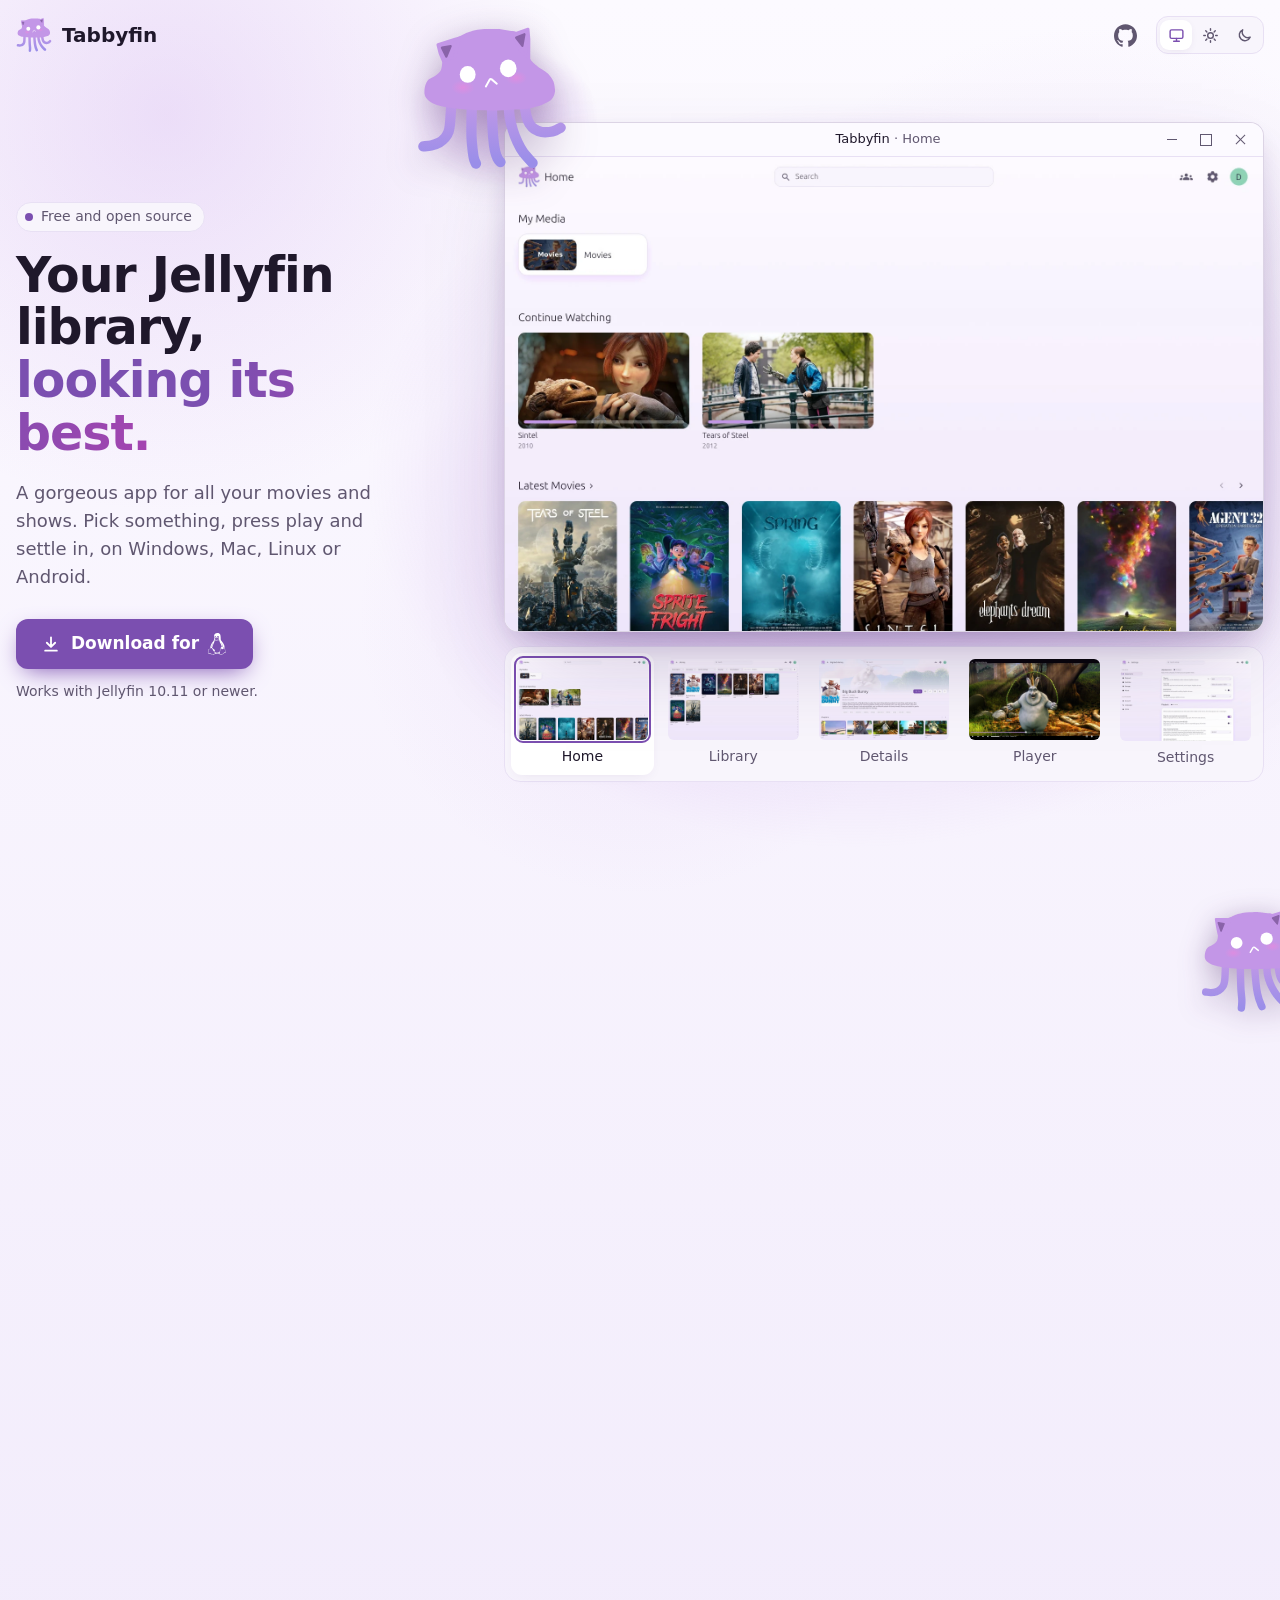
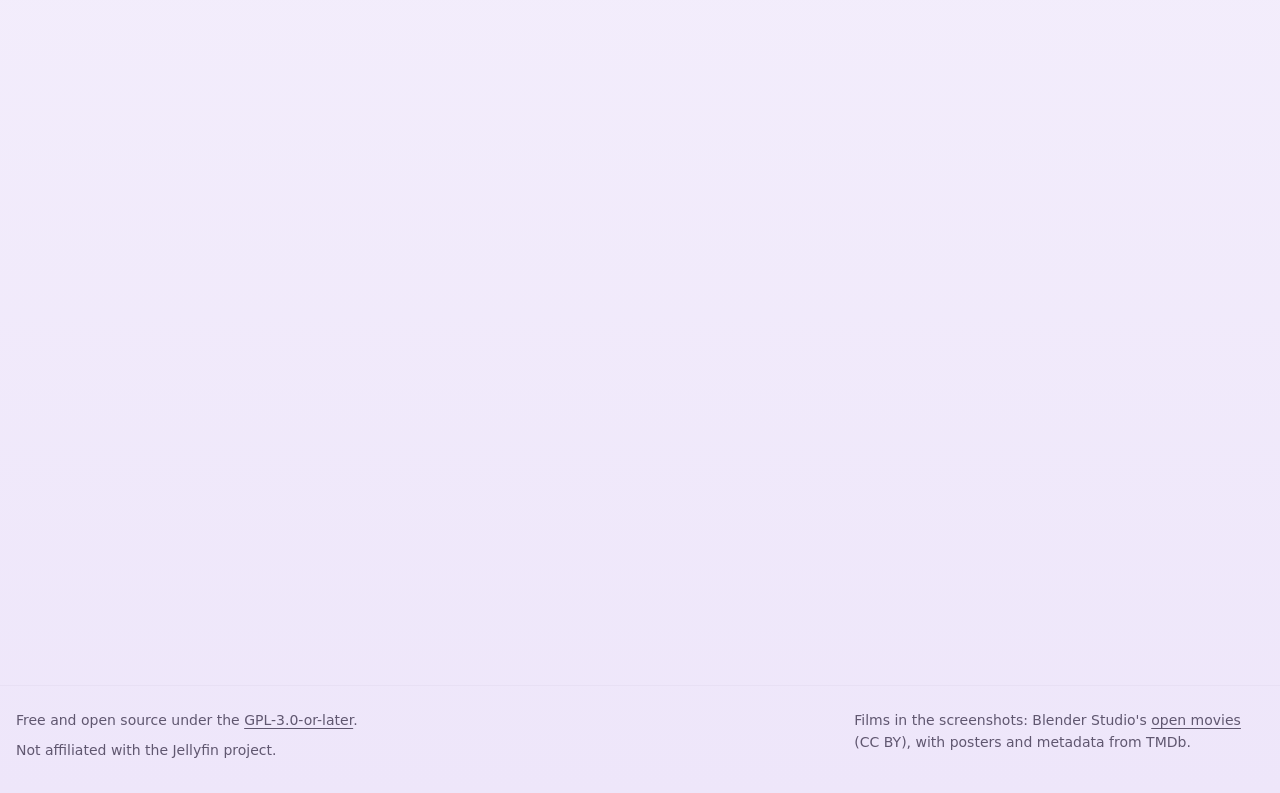
==== commit fb97c890: "chore(release): bump the version to 0.4.0" ====
--- a/site/index.html
+++ b/site/index.html
@@ -116,7 +116,7 @@
   <section class="wrap download" id="download" aria-labelledby="dl-h">
     <div class="section-head">
       <h2 id="dl-h">Get Tabbyfin</h2>
-      <p>Version <span data-version>0.3</span><span data-date></span></p>
+      <p>Version <span data-version>0.4</span><span data-date></span></p>
     </div>
 
     <div class="oses">
